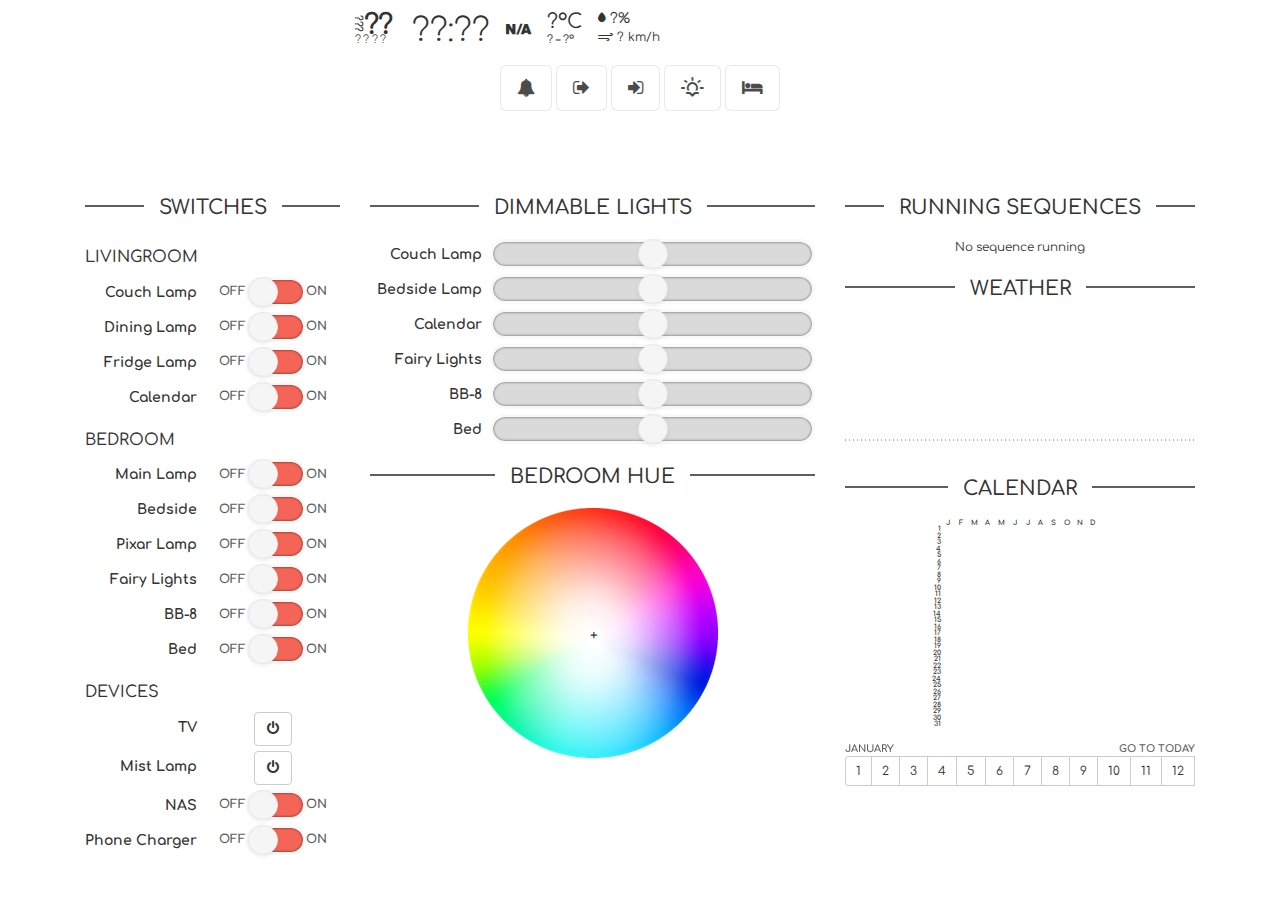
==== smarthome-server/smarthome/webui/index.html @ 32decb2f "Add Celery & RabbitMQ for sequence handling, some refactoring also" ====
<!DOCTYPE html>
<html lang="en">
<head>
    <meta charset="UTF-8">
    <meta http-equiv="X-UA-Compatible" content="IE=edge">
    <meta name="viewport" content="width=device-width, initial-scale=1">

    <title>Home</title>

    <link rel="manifest" href="manifest.json">

    <link rel="stylesheet" href="css/bootstrap.min.css">
    <link rel="stylesheet" href="css/font-awesome.min.css">
    <link rel="stylesheet" href="css/weather-icons.min.css">
    <link rel="stylesheet" href="css/weather-icons-wind.min.css">
    <link rel="stylesheet" href="css/style.css">
    <link rel="stylesheet" href="css/classic.min.css"/>
</head>
<body>
    <header>
        <div id="header-info">
            <div class="header-info-block" id="header-day">
                <div class="dayname">???</div>
                <div class="day">??</div>
                <div class="month">????</div>
            </div>
            <div class="header-info-block" id="header-time">??:??</div>
            <div class="header-info-block" id="header-weather-icon">
                <i data-toggle="tooltip" data-placement="bottom" title="Unknown" class="wi wi-na"></i>
            </div>
            <div class="header-info-block" id="header-weather-temp">
                <div id="header-weather-temp-1"><span>?</span>°C</div>
                <div id="header-weather-temp-2">
                    <span>?</span> &ndash; <span>?</span>°
                </div>
            </div>
            <div class="header-info-block" id="header-weather-add">
                <div id="header-weather-add-1">
                    <i class="wi wi-raindrop"></i> <span>?</span>%
                </div>
                <div id="header-weather-add-2">
                    <i class="wi wi-strong-wind" data-toggle="tooltip" data-placement="bottom" title="Unknown"></i> <span>?</span> km/h
                </div>
            </div>
        </div>

        <div id="header-content">
            <button class="btn btn-lg btn-default push-button" data-idx="10"><i class="fa fa-bell"></i></button>
            <button class="btn btn-lg btn-default push-button" data-idx="11"><i class="fa fa-sign-out"></i></button>
            <button class="btn btn-lg btn-default push-button" data-idx="9"><i class="fa fa-sign-in"></i></button>
            <button class="btn btn-lg btn-default push-button" data-idx="12"><i class="wi wi-sunset"></i></button>
            <button class="btn btn-lg btn-default push-button" data-idx="13"><i class="fa fa-bed"></i></button>
        </div>
    </header>


    <div class="container" role="main">
        <div class="col-lg-3 col-sm-6">
            <div class="block">
                <h2><span>Switches</span></h2>

                <h3>Livingroom</h3>

                <div class="command-container switch" data-idx="2">
                    <span class="command-label">Couch lamp</span>
                    <div class="toggle-container"><div class="text before">Off</div><div class="toggle"><span class="btn"></span></div><div class="text after">On</div></div>
                </div>

                <div class="command-container switch" data-idx="3">
                    <span class="command-label">Dining lamp</span>
                    <div class="toggle-container"><div class="text before">Off</div><div class="toggle"><span class="btn"></span></div><div class="text after">On</div></div>
                </div>

                <div class="command-container switch" data-idx="15">
                    <span class="command-label">Fridge lamp</span>
                    <div class="toggle-container"><div class="text before">Off</div><div class="toggle"><span class="btn"></span></div><div class="text after">On</div></div>
                </div>

                <div class="command-container switch" data-idx="7">
                    <span class="command-label">Calendar</span>
                    <div class="toggle-container"><div class="text before">Off</div><div class="toggle"><span class="btn"></span></div><div class="text after">On</div></div>
                </div>


                <h3>Bedroom</h3>

                <div class="command-container switch" data-idx="4">
                    <span class="command-label">Main lamp</span>
                    <div class="toggle-container"><div class="text before">Off</div><div class="toggle"><span class="btn"></span></div><div class="text after">On</div></div>
                </div>

                <div class="command-container switch" data-idx="8">
                    <span class="command-label">Bedside</span>
                    <div class="toggle-container"><div class="text before">Off</div><div class="toggle"><span class="btn"></span></div><div class="text after">On</div></div>
                </div>

                <div class="command-container switch" data-idx="14">
                    <span class="command-label">Pixar lamp</span>
                    <div class="toggle-container"><div class="text before">Off</div><div class="toggle"><span class="btn"></span></div><div class="text after">On</div></div>
                </div>

                <div class="command-container switch" data-idx="16">
                    <span class="command-label">Fairy lights</span>
                    <div class="toggle-container"><div class="text before">Off</div><div class="toggle"><span class="btn"></span></div><div class="text after">On</div></div>
                </div>

                <div class="command-container switch" data-idx="17">
                    <span class="command-label">BB-8</span>
                    <div class="toggle-container"><div class="text before">Off</div><div class="toggle"><span class="btn"></span></div><div class="text after">On</div></div>
                </div>

                <div class="command-container switch" data-idx="20">
                    <span class="command-label">Bed</span>
                    <div class="toggle-container"><div class="text before">Off</div><div class="toggle"><span class="btn"></span></div><div class="text after">On</div></div>
                </div>

                <h3>Devices</h3>

                <div class="command-container">
                    <span class="command-label">TV</span>
                    <div class="button-container"><button class="btn btn-default push-button" data-idx="19"><i class="fa fa-power-off"></i></button></div>
                </div>

                <div class="command-container switch">
                    <span class="command-label">Mist lamp</span>
                    <div class="button-container">
                        <button class="btn btn-default push-button" data-idx="18"><i class="fa fa-power-off"></i></button>
                        <!--
                        <button type="button" class="btn btn-default" data-command="light"><i class="fa fa-lightbulb-o fa-fw"></i></button>
                        <button type="button" class="btn btn-default" data-command="mist"><i class="fa fa-clock-o fa-fw"></i></button>
                        <button type="button" class="btn btn-default" data-command="bri"><i class="wi wi-day-sunny wi-fw"></i></button>
                        -->
                    </div>
                </div>

                <div class="command-container switch" data-idx="5">
                    <span class="command-label">NAS</span>
                    <div class="toggle-container"><div class="text before">Off</div><div class="toggle"><span class="btn"></span></div><div class="text after">On</div></div>
                </div>

                <div class="command-container switch" data-idx="6">
                    <span class="command-label">Phone charger</span>
                    <div class="toggle-container"><div class="text before">Off</div><div class="toggle"><span class="btn"></span></div><div class="text after">On</div></div>
                </div>
            </div>
        </div>

        <div class="col-lg-5 col-sm-6">
            <div class="block">
                <h2><span>Dimmable lights</span></h2>

                <div class="command-container slider" data-idx="2">
                    <span class="command-label">Couch lamp</span>
                    <div class="slider-container"><input type="range" min="1" max="100" step="0.1"></div>
                </div>

                <div class="command-container slider" data-idx="8">
                    <span class="command-label">Bedside lamp</span>
                    <div class="slider-container"><input type="range" min="1" max="100" step="0.1"></div>
                </div>

                <div class="command-container slider" data-idx="7">
                    <span class="command-label">Calendar</span>
                    <div class="slider-container"><input type="range" min="1" max="100" step="0.1"></div>
                </div>

                <div class="command-container slider" data-idx="16">
                    <span class="command-label">Fairy lights</span>
                    <div class="slider-container"><input type="range" min="1" max="100" step="0.1"></div>
                </div>

                <div class="command-container slider" data-idx="17">
                    <span class="command-label">BB-8</span>
                    <div class="slider-container"><input type="range" min="1" max="100" step="0.1"></div>
                </div>

                <div class="command-container slider" data-idx="20">
                    <span class="command-label">Bed</span>
                    <div class="slider-container"><input type="range" min="1" max="100" step="0.1"></div>
                </div>
            </div>

            <div class="block">
                <h2><span>Bedroom Hue</span></h2>
                <div id="hue_hs_container" data-idx="8">
                    <div id="hue_hs_pos">+</div>
                    <img id="hue_hs" src="images/hue.png" />
                </div>
            </div>


        </div>
        <div class="col-lg-4 col-sm-6">
            <div class="block" id="running-seqs">
                <h2><span>Running sequences</span></h2>
                <p class="text-center small">No sequence running</p>
            </div>

            <div class="block">
                <h2><span>Weather</span></h2>
                <div id="weather">
                    <svg width="2400" height="130" xmlns="http://www.w3.org/2000/svg">
                        <g id="weather-time"></g>
                        <line id="precipitation_zero" x1="0" x2="2400" y1="120" y2="120" />
                        <path id="precipitation" fill="none" stroke="#1878f0" stroke-width="2" d="" />
                        <g id="precipitation_txts"></g>
                        <path id="temperature" fill="none" stroke="#ffd220" stroke-width="2" d="" />
                        <g id="temperature_txts"></g>
                    </svg>
                </div>
            </div>


            <div class="block">
                <h2><span>Calendar</span></h2>
                <p id="calendar_list" class="text-center">
                    <!-- Content generated in JS -->
                </p>
                <div id="calendar_view">
                    <!-- Content generated in JS -->
                </div>
                <div id="calendar_go_today">GO TO TODAY</div>
                <div id="calendar_days">
                    <div class="wrapper">
                        <!-- Content generated in JS -->
                    </div>
                </div>
            </div>
        </div>
    </div>

    <div class="modal fade" id="calendar-edit" tabindex="-1" role="dialog">
      <div class="modal-dialog" role="document">
        <div class="modal-content">
          <div class="modal-header">
            <button type="button" class="close" data-dismiss="modal" aria-label="Close"><span aria-hidden="true">&times;</span></button>
            <h4 class="modal-title">Edit calendar</h4>
          </div>
          <div class="modal-body">
            <form method="POST" action="/calendar/calendars">
                <input type="text" class="form-control" id="calendar-name" name="name" />
                <div id="calendar-color-picker"></div>
              <input type="hidden" id="calendar-color" name="color" />
            </form>
          </div>
          <div class="modal-footer">
            <button type="button" class="btn btn-default" data-dismiss="modal">Cancel</button>
            <button type="button" id="calendar-edit-delete" class="btn btn-danger">Delete</button>
            <button type="button" id="calendar-edit-edit" class="btn btn-primary">Send</button>
          </div>
        </div>
      </div>
    </div>

    <script src="js/jquery-3.1.1.min.js"></script>
    <script src="js/bootstrap.min.js"></script>
    <script src="js/pickr.min.js"></script>
    <script src="js/generic.js"></script>
    <script src="js/display.js"></script>
    <script src="js/sequences.js"></script>
    <script src="js/calendar.js"></script>
    <script src="js/domoticz.js"></script>
</body>
</html>
---- smarthome-server/smarthome/webui/css/weather-icons.min.css ----
/*!
 *  Weather Icons 2.0
 *  Updated August 1, 2015
 *  Weather themed icons for Bootstrap
 *  Author - Erik Flowers - erik@helloerik.com
 *  Email: erik@helloerik.com
 *  Twitter: http://twitter.com/Erik_UX
 *  ------------------------------------------------------------------------------
 *  Maintained at http://erikflowers.github.io/weather-icons
 *
 *  License
 *  ------------------------------------------------------------------------------
 *  - Font licensed under SIL OFL 1.1 -
 *    http://scripts.sil.org/OFL
 *  - CSS, SCSS and LESS are licensed under MIT License -
 *    http://opensource.org/licenses/mit-license.html
 *  - Documentation licensed under CC BY 3.0 -
 *    http://creativecommons.org/licenses/by/3.0/
 *  - Inspired by and works great as a companion with Font Awesome
 *    "Font Awesome by Dave Gandy - http://fontawesome.io"
 *//*!
 *  Weather Icons 2.0
 *  Updated August 1, 2015
 *  Weather themed icons for Bootstrap
 *  Author - Erik Flowers - erik@helloerik.com
 *  Email: erik@helloerik.com
 *  Twitter: http://twitter.com/Erik_UX
 *  ------------------------------------------------------------------------------
 *  Maintained at http://erikflowers.github.io/weather-icons
 *
 *  License
 *  ------------------------------------------------------------------------------
 *  - Font licensed under SIL OFL 1.1 -
 *    http://scripts.sil.org/OFL
 *  - CSS, SCSS and LESS are licensed under MIT License -
 *    http://opensource.org/licenses/mit-license.html
 *  - Documentation licensed under CC BY 3.0 -
 *    http://creativecommons.org/licenses/by/3.0/
 *  - Inspired by and works great as a companion with Font Awesome
 *    "Font Awesome by Dave Gandy - http://fontawesome.io"
 */@font-face{font-family:weathericons;src:url(../fonts/weathericons-regular-webfont.eot);src:url(../fonts/weathericons-regular-webfont.eot?#iefix) format('embedded-opentype'),url(../fonts/weathericons-regular-webfont.woff2) format('woff2'),url(../fonts/weathericons-regular-webfont.woff) format('woff'),url(../fonts/weathericons-regular-webfont.ttf) format('truetype'),url(../fonts/weathericons-regular-webfont.svg#weather_iconsregular) format('svg');font-weight:400;font-style:normal}.wi{display:inline-block;font-family:weathericons;font-style:normal;font-weight:400;line-height:1;-webkit-font-smoothing:antialiased;-moz-osx-font-smoothing:grayscale}.wi-fw{text-align:center;width:1.4em}.wi-rotate-90{filter:progid:DXImageTransform.Microsoft.BasicImage(rotation=1);-webkit-transform:rotate(90deg);-ms-transform:rotate(90deg);transform:rotate(90deg)}.wi-rotate-180{filter:progid:DXImageTransform.Microsoft.BasicImage(rotation=2);-webkit-transform:rotate(180deg);-ms-transform:rotate(180deg);transform:rotate(180deg)}.wi-rotate-270{filter:progid:DXImageTransform.Microsoft.BasicImage(rotation=3);-webkit-transform:rotate(270deg);-ms-transform:rotate(270deg);transform:rotate(270deg)}.wi-flip-horizontal{filter:progid:DXImageTransform.Microsoft.BasicImage(rotation=0, mirror=1);-webkit-transform:scale(-1,1);-ms-transform:scale(-1,1);transform:scale(-1,1)}.wi-flip-vertical{filter:progid:DXImageTransform.Microsoft.BasicImage(rotation=2, mirror=1);-webkit-transform:scale(1,-1);-ms-transform:scale(1,-1);transform:scale(1,-1)}.wi-day-sunny:before{content:"\f00d"}.wi-day-cloudy:before{content:"\f002"}.wi-day-cloudy-gusts:before{content:"\f000"}.wi-day-cloudy-windy:before{content:"\f001"}.wi-day-fog:before{content:"\f003"}.wi-day-hail:before{content:"\f004"}.wi-day-haze:before{content:"\f0b6"}.wi-day-lightning:before{content:"\f005"}.wi-day-rain:before{content:"\f008"}.wi-day-rain-mix:before{content:"\f006"}.wi-day-rain-wind:before{content:"\f007"}.wi-day-showers:before{content:"\f009"}.wi-day-sleet:before{content:"\f0b2"}.wi-day-sleet-storm:before{content:"\f068"}.wi-day-snow:before{content:"\f00a"}.wi-day-snow-thunderstorm:before{content:"\f06b"}.wi-day-snow-wind:before{content:"\f065"}.wi-day-sprinkle:before{content:"\f00b"}.wi-day-storm-showers:before{content:"\f00e"}.wi-day-sunny-overcast:before{content:"\f00c"}.wi-day-thunderstorm:before{content:"\f010"}.wi-day-windy:before{content:"\f085"}.wi-solar-eclipse:before{content:"\f06e"}.wi-hot:before{content:"\f072"}.wi-day-cloudy-high:before{content:"\f07d"}.wi-day-light-wind:before{content:"\f0c4"}.wi-night-clear:before{content:"\f02e"}.wi-night-alt-cloudy:before{content:"\f086"}.wi-night-alt-cloudy-gusts:before{content:"\f022"}.wi-night-alt-cloudy-windy:before{content:"\f023"}.wi-night-alt-hail:before{content:"\f024"}.wi-night-alt-lightning:before{content:"\f025"}.wi-night-alt-rain:before{content:"\f028"}.wi-night-alt-rain-mix:before{content:"\f026"}.wi-night-alt-rain-wind:before{content:"\f027"}.wi-night-alt-showers:before{content:"\f029"}.wi-night-alt-sleet:before{content:"\f0b4"}.wi-night-alt-sleet-storm:before{content:"\f06a"}.wi-night-alt-snow:before{content:"\f02a"}.wi-night-alt-snow-thunderstorm:before{content:"\f06d"}.wi-night-alt-snow-wind:before{content:"\f067"}.wi-night-alt-sprinkle:before{content:"\f02b"}.wi-night-alt-storm-showers:before{content:"\f02c"}.wi-night-alt-thunderstorm:before{content:"\f02d"}.wi-night-cloudy:before{content:"\f031"}.wi-night-cloudy-gusts:before{content:"\f02f"}.wi-night-cloudy-windy:before{content:"\f030"}.wi-night-fog:before{content:"\f04a"}.wi-night-hail:before{content:"\f032"}.wi-night-lightning:before{content:"\f033"}.wi-night-partly-cloudy:before{content:"\f083"}.wi-night-rain:before{content:"\f036"}.wi-night-rain-mix:before{content:"\f034"}.wi-night-rain-wind:before{content:"\f035"}.wi-night-showers:before{content:"\f037"}.wi-night-sleet:before{content:"\f0b3"}.wi-night-sleet-storm:before{content:"\f069"}.wi-night-snow:before{content:"\f038"}.wi-night-snow-thunderstorm:before{content:"\f06c"}.wi-night-snow-wind:before{content:"\f066"}.wi-night-sprinkle:before{content:"\f039"}.wi-night-storm-showers:before{content:"\f03a"}.wi-night-thunderstorm:before{content:"\f03b"}.wi-lunar-eclipse:before{content:"\f070"}.wi-stars:before{content:"\f077"}.wi-storm-showers:before{content:"\f01d"}.wi-thunderstorm:before{content:"\f01e"}.wi-night-alt-cloudy-high:before{content:"\f07e"}.wi-night-cloudy-high:before{content:"\f080"}.wi-night-alt-partly-cloudy:before{content:"\f081"}.wi-cloud:before{content:"\f041"}.wi-cloudy:before{content:"\f013"}.wi-cloudy-gusts:before{content:"\f011"}.wi-cloudy-windy:before{content:"\f012"}.wi-fog:before{content:"\f014"}.wi-hail:before{content:"\f015"}.wi-rain:before{content:"\f019"}.wi-rain-mix:before{content:"\f017"}.wi-rain-wind:before{content:"\f018"}.wi-showers:before{content:"\f01a"}.wi-sleet:before{content:"\f0b5"}.wi-snow:before{content:"\f01b"}.wi-sprinkle:before{content:"\f01c"}.wi-storm-showers:before{content:"\f01d"}.wi-thunderstorm:before{content:"\f01e"}.wi-snow-wind:before{content:"\f064"}.wi-snow:before{content:"\f01b"}.wi-smog:before{content:"\f074"}.wi-smoke:before{content:"\f062"}.wi-lightning:before{content:"\f016"}.wi-raindrops:before{content:"\f04e"}.wi-raindrop:before{content:"\f078"}.wi-dust:before{content:"\f063"}.wi-snowflake-cold:before{content:"\f076"}.wi-windy:before{content:"\f021"}.wi-strong-wind:before{content:"\f050"}.wi-sandstorm:before{content:"\f082"}.wi-earthquake:before{content:"\f0c6"}.wi-fire:before{content:"\f0c7"}.wi-flood:before{content:"\f07c"}.wi-meteor:before{content:"\f071"}.wi-tsunami:before{content:"\f0c5"}.wi-volcano:before{content:"\f0c8"}.wi-hurricane:before{content:"\f073"}.wi-tornado:before{content:"\f056"}.wi-small-craft-advisory:before{content:"\f0cc"}.wi-gale-warning:before{content:"\f0cd"}.wi-storm-warning:before{content:"\f0ce"}.wi-hurricane-warning:before{content:"\f0cf"}.wi-wind-direction:before{content:"\f0b1"}.wi-alien:before{content:"\f075"}.wi-celsius:before{content:"\f03c"}.wi-fahrenheit:before{content:"\f045"}.wi-degrees:before{content:"\f042"}.wi-thermometer:before{content:"\f055"}.wi-thermometer-exterior:before{content:"\f053"}.wi-thermometer-internal:before{content:"\f054"}.wi-cloud-down:before{content:"\f03d"}.wi-cloud-up:before{content:"\f040"}.wi-cloud-refresh:before{content:"\f03e"}.wi-horizon:before{content:"\f047"}.wi-horizon-alt:before{content:"\f046"}.wi-sunrise:before{content:"\f051"}.wi-sunset:before{content:"\f052"}.wi-moonrise:before{content:"\f0c9"}.wi-moonset:before{content:"\f0ca"}.wi-refresh:before{content:"\f04c"}.wi-refresh-alt:before{content:"\f04b"}.wi-umbrella:before{content:"\f084"}.wi-barometer:before{content:"\f079"}.wi-humidity:before{content:"\f07a"}.wi-na:before{content:"\f07b"}.wi-train:before{content:"\f0cb"}.wi-moon-new:before{content:"\f095"}.wi-moon-waxing-crescent-1:before{content:"\f096"}.wi-moon-waxing-crescent-2:before{content:"\f097"}.wi-moon-waxing-crescent-3:before{content:"\f098"}.wi-moon-waxing-crescent-4:before{content:"\f099"}.wi-moon-waxing-crescent-5:before{content:"\f09a"}.wi-moon-waxing-crescent-6:before{content:"\f09b"}.wi-moon-first-quarter:before{content:"\f09c"}.wi-moon-waxing-gibbous-1:before{content:"\f09d"}.wi-moon-waxing-gibbous-2:before{content:"\f09e"}.wi-moon-waxing-gibbous-3:before{content:"\f09f"}.wi-moon-waxing-gibbous-4:before{content:"\f0a0"}.wi-moon-waxing-gibbous-5:before{content:"\f0a1"}.wi-moon-waxing-gibbous-6:before{content:"\f0a2"}.wi-moon-full:before{content:"\f0a3"}.wi-moon-waning-gibbous-1:before{content:"\f0a4"}.wi-moon-waning-gibbous-2:before{content:"\f0a5"}.wi-moon-waning-gibbous-3:before{content:"\f0a6"}.wi-moon-waning-gibbous-4:before{content:"\f0a7"}.wi-moon-waning-gibbous-5:before{content:"\f0a8"}.wi-moon-waning-gibbous-6:before{content:"\f0a9"}.wi-moon-third-quarter:before{content:"\f0aa"}.wi-moon-waning-crescent-1:before{content:"\f0ab"}.wi-moon-waning-crescent-2:before{content:"\f0ac"}.wi-moon-waning-crescent-3:before{content:"\f0ad"}.wi-moon-waning-crescent-4:before{content:"\f0ae"}.wi-moon-waning-crescent-5:before{content:"\f0af"}.wi-moon-waning-crescent-6:before{content:"\f0b0"}.wi-moon-alt-new:before{content:"\f0eb"}.wi-moon-alt-waxing-crescent-1:before{content:"\f0d0"}.wi-moon-alt-waxing-crescent-2:before{content:"\f0d1"}.wi-moon-alt-waxing-crescent-3:before{content:"\f0d2"}.wi-moon-alt-waxing-crescent-4:before{content:"\f0d3"}.wi-moon-alt-waxing-crescent-5:before{content:"\f0d4"}.wi-moon-alt-waxing-crescent-6:before{content:"\f0d5"}.wi-moon-alt-first-quarter:before{content:"\f0d6"}.wi-moon-alt-waxing-gibbous-1:before{content:"\f0d7"}.wi-moon-alt-waxing-gibbous-2:before{content:"\f0d8"}.wi-moon-alt-waxing-gibbous-3:before{content:"\f0d9"}.wi-moon-alt-waxing-gibbous-4:before{content:"\f0da"}.wi-moon-alt-waxing-gibbous-5:before{content:"\f0db"}.wi-moon-alt-waxing-gibbous-6:before{content:"\f0dc"}.wi-moon-alt-full:before{content:"\f0dd"}.wi-moon-alt-waning-gibbous-1:before{content:"\f0de"}.wi-moon-alt-waning-gibbous-2:before{content:"\f0df"}.wi-moon-alt-waning-gibbous-3:before{content:"\f0e0"}.wi-moon-alt-waning-gibbous-4:before{content:"\f0e1"}.wi-moon-alt-waning-gibbous-5:before{content:"\f0e2"}.wi-moon-alt-waning-gibbous-6:before{content:"\f0e3"}.wi-moon-alt-third-quarter:before{content:"\f0e4"}.wi-moon-alt-waning-crescent-1:before{content:"\f0e5"}.wi-moon-alt-waning-crescent-2:before{content:"\f0e6"}.wi-moon-alt-waning-crescent-3:before{content:"\f0e7"}.wi-moon-alt-waning-crescent-4:before{content:"\f0e8"}.wi-moon-alt-waning-crescent-5:before{content:"\f0e9"}.wi-moon-alt-waning-crescent-6:before{content:"\f0ea"}.wi-moon-0:before{content:"\f095"}.wi-moon-1:before{content:"\f096"}.wi-moon-2:before{content:"\f097"}.wi-moon-3:before{content:"\f098"}.wi-moon-4:before{content:"\f099"}.wi-moon-5:before{content:"\f09a"}.wi-moon-6:before{content:"\f09b"}.wi-moon-7:before{content:"\f09c"}.wi-moon-8:before{content:"\f09d"}.wi-moon-9:before{content:"\f09e"}.wi-moon-10:before{content:"\f09f"}.wi-moon-11:before{content:"\f0a0"}.wi-moon-12:before{content:"\f0a1"}.wi-moon-13:before{content:"\f0a2"}.wi-moon-14:before{content:"\f0a3"}.wi-moon-15:before{content:"\f0a4"}.wi-moon-16:before{content:"\f0a5"}.wi-moon-17:before{content:"\f0a6"}.wi-moon-18:before{content:"\f0a7"}.wi-moon-19:before{content:"\f0a8"}.wi-moon-20:before{content:"\f0a9"}.wi-moon-21:before{content:"\f0aa"}.wi-moon-22:before{content:"\f0ab"}.wi-moon-23:before{content:"\f0ac"}.wi-moon-24:before{content:"\f0ad"}.wi-moon-25:before{content:"\f0ae"}.wi-moon-26:before{content:"\f0af"}.wi-moon-27:before{content:"\f0b0"}.wi-time-1:before{content:"\f08a"}.wi-time-2:before{content:"\f08b"}.wi-time-3:before{content:"\f08c"}.wi-time-4:before{content:"\f08d"}.wi-time-5:before{content:"\f08e"}.wi-time-6:before{content:"\f08f"}.wi-time-7:before{content:"\f090"}.wi-time-8:before{content:"\f091"}.wi-time-9:before{content:"\f092"}.wi-time-10:before{content:"\f093"}.wi-time-11:before{content:"\f094"}.wi-time-12:before{content:"\f089"}.wi-direction-up:before{content:"\f058"}.wi-direction-up-right:before{content:"\f057"}.wi-direction-right:before{content:"\f04d"}.wi-direction-down-right:before{content:"\f088"}.wi-direction-down:before{content:"\f044"}.wi-direction-down-left:before{content:"\f043"}.wi-direction-left:before{content:"\f048"}.wi-direction-up-left:before{content:"\f087"}.wi-wind-beaufort-0:before{content:"\f0b7"}.wi-wind-beaufort-1:before{content:"\f0b8"}.wi-wind-beaufort-2:before{content:"\f0b9"}.wi-wind-beaufort-3:before{content:"\f0ba"}.wi-wind-beaufort-4:before{content:"\f0bb"}.wi-wind-beaufort-5:before{content:"\f0bc"}.wi-wind-beaufort-6:before{content:"\f0bd"}.wi-wind-beaufort-7:before{content:"\f0be"}.wi-wind-beaufort-8:before{content:"\f0bf"}.wi-wind-beaufort-9:before{content:"\f0c0"}.wi-wind-beaufort-10:before{content:"\f0c1"}.wi-wind-beaufort-11:before{content:"\f0c2"}.wi-wind-beaufort-12:before{content:"\f0c3"}.wi-yahoo-0:before{content:"\f056"}.wi-yahoo-1:before{content:"\f00e"}.wi-yahoo-2:before{content:"\f073"}.wi-yahoo-3:before{content:"\f01e"}.wi-yahoo-4:before{content:"\f01e"}.wi-yahoo-5:before{content:"\f017"}.wi-yahoo-6:before{content:"\f017"}.wi-yahoo-7:before{content:"\f017"}.wi-yahoo-8:before{content:"\f015"}.wi-yahoo-9:before{content:"\f01a"}.wi-yahoo-10:before{content:"\f015"}.wi-yahoo-11:before{content:"\f01a"}.wi-yahoo-12:before{content:"\f01a"}.wi-yahoo-13:before{content:"\f01b"}.wi-yahoo-14:before{content:"\f00a"}.wi-yahoo-15:before{content:"\f064"}.wi-yahoo-16:before{content:"\f01b"}.wi-yahoo-17:before{content:"\f015"}.wi-yahoo-18:before{content:"\f017"}.wi-yahoo-19:before{content:"\f063"}.wi-yahoo-20:before{content:"\f014"}.wi-yahoo-21:before{content:"\f021"}.wi-yahoo-22:before{content:"\f062"}.wi-yahoo-23:before{content:"\f050"}.wi-yahoo-24:before{content:"\f050"}.wi-yahoo-25:before{content:"\f076"}.wi-yahoo-26:before{content:"\f013"}.wi-yahoo-27:before{content:"\f031"}.wi-yahoo-28:before{content:"\f002"}.wi-yahoo-29:before{content:"\f031"}.wi-yahoo-30:before{content:"\f002"}.wi-yahoo-31:before{content:"\f02e"}.wi-yahoo-32:before{content:"\f00d"}.wi-yahoo-33:before{content:"\f083"}.wi-yahoo-34:before{content:"\f00c"}.wi-yahoo-35:before{content:"\f017"}.wi-yahoo-36:before{content:"\f072"}.wi-yahoo-37:before{content:"\f00e"}.wi-yahoo-38:before{content:"\f00e"}.wi-yahoo-39:before{content:"\f00e"}.wi-yahoo-40:before{content:"\f01a"}.wi-yahoo-41:before{content:"\f064"}.wi-yahoo-42:before{content:"\f01b"}.wi-yahoo-43:before{content:"\f064"}.wi-yahoo-44:before{content:"\f00c"}.wi-yahoo-45:before{content:"\f00e"}.wi-yahoo-46:before{content:"\f01b"}.wi-yahoo-47:before{content:"\f00e"}.wi-yahoo-3200:before{content:"\f077"}.wi-forecast-io-clear-day:before{content:"\f00d"}.wi-forecast-io-clear-night:before{content:"\f02e"}.wi-forecast-io-rain:before{content:"\f019"}.wi-forecast-io-snow:before{content:"\f01b"}.wi-forecast-io-sleet:before{content:"\f0b5"}.wi-forecast-io-wind:before{content:"\f050"}.wi-forecast-io-fog:before{content:"\f014"}.wi-forecast-io-cloudy:before{content:"\f013"}.wi-forecast-io-partly-cloudy-day:before{content:"\f002"}.wi-forecast-io-partly-cloudy-night:before{content:"\f031"}.wi-forecast-io-hail:before{content:"\f015"}.wi-forecast-io-thunderstorm:before{content:"\f01e"}.wi-forecast-io-tornado:before{content:"\f056"}.wi-wmo4680-00:before,.wi-wmo4680-0:before{content:"\f055"}.wi-wmo4680-01:before,.wi-wmo4680-1:before{content:"\f013"}.wi-wmo4680-02:before,.wi-wmo4680-2:before{content:"\f055"}.wi-wmo4680-03:before,.wi-wmo4680-3:before{content:"\f013"}.wi-wmo4680-04:before,.wi-wmo4680-4:before{content:"\f014"}.wi-wmo4680-05:before,.wi-wmo4680-5:before{content:"\f014"}.wi-wmo4680-10:before{content:"\f014"}.wi-wmo4680-11:before{content:"\f014"}.wi-wmo4680-12:before{content:"\f016"}.wi-wmo4680-18:before{content:"\f050"}.wi-wmo4680-20:before{content:"\f014"}.wi-wmo4680-21:before{content:"\f017"}.wi-wmo4680-22:before{content:"\f017"}.wi-wmo4680-23:before{content:"\f019"}.wi-wmo4680-24:before{content:"\f01b"}.wi-wmo4680-25:before{content:"\f015"}.wi-wmo4680-26:before{content:"\f01e"}.wi-wmo4680-27:before{content:"\f063"}.wi-wmo4680-28:before{content:"\f063"}.wi-wmo4680-29:before{content:"\f063"}.wi-wmo4680-30:before{content:"\f014"}.wi-wmo4680-31:before{content:"\f014"}.wi-wmo4680-32:before{content:"\f014"}.wi-wmo4680-33:before{content:"\f014"}.wi-wmo4680-34:before{content:"\f014"}.wi-wmo4680-35:before{content:"\f014"}.wi-wmo4680-40:before{content:"\f017"}.wi-wmo4680-41:before{content:"\f01c"}.wi-wmo4680-42:before{content:"\f019"}.wi-wmo4680-43:before{content:"\f01c"}.wi-wmo4680-44:before{content:"\f019"}.wi-wmo4680-45:before{content:"\f015"}.wi-wmo4680-46:before{content:"\f015"}.wi-wmo4680-47:before{content:"\f01b"}.wi-wmo4680-48:before{content:"\f01b"}.wi-wmo4680-50:before{content:"\f01c"}.wi-wmo4680-51:before{content:"\f01c"}.wi-wmo4680-52:before{content:"\f019"}.wi-wmo4680-53:before{content:"\f019"}.wi-wmo4680-54:before{content:"\f076"}.wi-wmo4680-55:before{content:"\f076"}.wi-wmo4680-56:before{content:"\f076"}.wi-wmo4680-57:before{content:"\f01c"}.wi-wmo4680-58:before{content:"\f019"}.wi-wmo4680-60:before{content:"\f01c"}.wi-wmo4680-61:before{content:"\f01c"}.wi-wmo4680-62:before{content:"\f019"}.wi-wmo4680-63:before{content:"\f019"}.wi-wmo4680-64:before{content:"\f015"}.wi-wmo4680-65:before{content:"\f015"}.wi-wmo4680-66:before{content:"\f015"}.wi-wmo4680-67:before{content:"\f017"}.wi-wmo4680-68:before{content:"\f017"}.wi-wmo4680-70:before{content:"\f01b"}.wi-wmo4680-71:before{content:"\f01b"}.wi-wmo4680-72:before{content:"\f01b"}.wi-wmo4680-73:before{content:"\f01b"}.wi-wmo4680-74:before{content:"\f076"}.wi-wmo4680-75:before{content:"\f076"}.wi-wmo4680-76:before{content:"\f076"}.wi-wmo4680-77:before{content:"\f01b"}.wi-wmo4680-78:before{content:"\f076"}.wi-wmo4680-80:before{content:"\f019"}.wi-wmo4680-81:before{content:"\f01c"}.wi-wmo4680-82:before{content:"\f019"}.wi-wmo4680-83:before{content:"\f019"}.wi-wmo4680-84:before{content:"\f01d"}.wi-wmo4680-85:before{content:"\f017"}.wi-wmo4680-86:before{content:"\f017"}.wi-wmo4680-87:before{content:"\f017"}.wi-wmo4680-89:before{content:"\f015"}.wi-wmo4680-90:before{content:"\f016"}.wi-wmo4680-91:before{content:"\f01d"}.wi-wmo4680-92:before{content:"\f01e"}.wi-wmo4680-93:before{content:"\f01e"}.wi-wmo4680-94:before{content:"\f016"}.wi-wmo4680-95:before{content:"\f01e"}.wi-wmo4680-96:before{content:"\f01e"}.wi-wmo4680-99:before{content:"\f056"}.wi-owm-200:before{content:"\f01e"}.wi-owm-201:before{content:"\f01e"}.wi-owm-202:before{content:"\f01e"}.wi-owm-210:before{content:"\f016"}.wi-owm-211:before{content:"\f016"}.wi-owm-212:before{content:"\f016"}.wi-owm-221:before{content:"\f016"}.wi-owm-230:before{content:"\f01e"}.wi-owm-231:before{content:"\f01e"}.wi-owm-232:before{content:"\f01e"}.wi-owm-300:before{content:"\f01c"}.wi-owm-301:before{content:"\f01c"}.wi-owm-302:before{content:"\f019"}.wi-owm-310:before{content:"\f017"}.wi-owm-311:before{content:"\f019"}.wi-owm-312:before{content:"\f019"}.wi-owm-313:before{content:"\f01a"}.wi-owm-314:before{content:"\f019"}.wi-owm-321:before{content:"\f01c"}.wi-owm-500:before{content:"\f01c"}.wi-owm-501:before{content:"\f019"}.wi-owm-502:before{content:"\f019"}.wi-owm-503:before{content:"\f019"}.wi-owm-504:before{content:"\f019"}.wi-owm-511:before{content:"\f017"}.wi-owm-520:before{content:"\f01a"}.wi-owm-521:before{content:"\f01a"}.wi-owm-522:before{content:"\f01a"}.wi-owm-531:before{content:"\f01d"}.wi-owm-600:before{content:"\f01b"}.wi-owm-601:before{content:"\f01b"}.wi-owm-602:before{content:"\f0b5"}.wi-owm-611:before{content:"\f017"}.wi-owm-612:before{content:"\f017"}.wi-owm-615:before{content:"\f017"}.wi-owm-616:before{content:"\f017"}.wi-owm-620:before{content:"\f017"}.wi-owm-621:before{content:"\f01b"}.wi-owm-622:before{content:"\f01b"}.wi-owm-701:before{content:"\f01a"}.wi-owm-711:before{content:"\f062"}.wi-owm-721:before{content:"\f0b6"}.wi-owm-731:before{content:"\f063"}.wi-owm-741:before{content:"\f014"}.wi-owm-761:before{content:"\f063"}.wi-owm-762:before{content:"\f063"}.wi-owm-771:before{content:"\f011"}.wi-owm-781:before{content:"\f056"}.wi-owm-800:before{content:"\f00d"}.wi-owm-801:before{content:"\f011"}.wi-owm-802:before{content:"\f011"}.wi-owm-803:before{content:"\f012"}.wi-owm-804:before{content:"\f013"}.wi-owm-900:before{content:"\f056"}.wi-owm-901:before{content:"\f01d"}.wi-owm-902:before{content:"\f073"}.wi-owm-903:before{content:"\f076"}.wi-owm-904:before{content:"\f072"}.wi-owm-905:before{content:"\f021"}.wi-owm-906:before{content:"\f015"}.wi-owm-957:before{content:"\f050"}.wi-owm-day-200:before{content:"\f010"}.wi-owm-day-201:before{content:"\f010"}.wi-owm-day-202:before{content:"\f010"}.wi-owm-day-210:before{content:"\f005"}.wi-owm-day-211:before{content:"\f005"}.wi-owm-day-212:before{content:"\f005"}.wi-owm-day-221:before{content:"\f005"}.wi-owm-day-230:before{content:"\f010"}.wi-owm-day-231:before{content:"\f010"}.wi-owm-day-232:before{content:"\f010"}.wi-owm-day-300:before{content:"\f00b"}.wi-owm-day-301:before{content:"\f00b"}.wi-owm-day-302:before{content:"\f008"}.wi-owm-day-310:before{content:"\f008"}.wi-owm-day-311:before{content:"\f008"}.wi-owm-day-312:before{content:"\f008"}.wi-owm-day-313:before{content:"\f008"}.wi-owm-day-314:before{content:"\f008"}.wi-owm-day-321:before{content:"\f00b"}.wi-owm-day-500:before{content:"\f00b"}.wi-owm-day-501:before{content:"\f008"}.wi-owm-day-502:before{content:"\f008"}.wi-owm-day-503:before{content:"\f008"}.wi-owm-day-504:before{content:"\f008"}.wi-owm-day-511:before{content:"\f006"}.wi-owm-day-520:before{content:"\f009"}.wi-owm-day-521:before{content:"\f009"}.wi-owm-day-522:before{content:"\f009"}.wi-owm-day-531:before{content:"\f00e"}.wi-owm-day-600:before{content:"\f00a"}.wi-owm-day-601:before{content:"\f0b2"}.wi-owm-day-602:before{content:"\f00a"}.wi-owm-day-611:before{content:"\f006"}.wi-owm-day-612:before{content:"\f006"}.wi-owm-day-615:before{content:"\f006"}.wi-owm-day-616:before{content:"\f006"}.wi-owm-day-620:before{content:"\f006"}.wi-owm-day-621:before{content:"\f00a"}.wi-owm-day-622:before{content:"\f00a"}.wi-owm-day-701:before{content:"\f009"}.wi-owm-day-711:before{content:"\f062"}.wi-owm-day-721:before{content:"\f0b6"}.wi-owm-day-731:before{content:"\f063"}.wi-owm-day-741:before{content:"\f003"}.wi-owm-day-761:before{content:"\f063"}.wi-owm-day-762:before{content:"\f063"}.wi-owm-day-781:before{content:"\f056"}.wi-owm-day-800:before{content:"\f00d"}.wi-owm-day-801:before{content:"\f000"}.wi-owm-day-802:before{content:"\f000"}.wi-owm-day-803:before{content:"\f000"}.wi-owm-day-804:before{content:"\f00c"}.wi-owm-day-900:before{content:"\f056"}.wi-owm-day-902:before{content:"\f073"}.wi-owm-day-903:before{content:"\f076"}.wi-owm-day-904:before{content:"\f072"}.wi-owm-day-906:before{content:"\f004"}.wi-owm-day-957:before{content:"\f050"}.wi-owm-night-200:before{content:"\f02d"}.wi-owm-night-201:before{content:"\f02d"}.wi-owm-night-202:before{content:"\f02d"}.wi-owm-night-210:before{content:"\f025"}.wi-owm-night-211:before{content:"\f025"}.wi-owm-night-212:before{content:"\f025"}.wi-owm-night-221:before{content:"\f025"}.wi-owm-night-230:before{content:"\f02d"}.wi-owm-night-231:before{content:"\f02d"}.wi-owm-night-232:before{content:"\f02d"}.wi-owm-night-300:before{content:"\f02b"}.wi-owm-night-301:before{content:"\f02b"}.wi-owm-night-302:before{content:"\f028"}.wi-owm-night-310:before{content:"\f028"}.wi-owm-night-311:before{content:"\f028"}.wi-owm-night-312:before{content:"\f028"}.wi-owm-night-313:before{content:"\f028"}.wi-owm-night-314:before{content:"\f028"}.wi-owm-night-321:before{content:"\f02b"}.wi-owm-night-500:before{content:"\f02b"}.wi-owm-night-501:before{content:"\f028"}.wi-owm-night-502:before{content:"\f028"}.wi-owm-night-503:before{content:"\f028"}.wi-owm-night-504:before{content:"\f028"}.wi-owm-night-511:before{content:"\f026"}.wi-owm-night-520:before{content:"\f029"}.wi-owm-night-521:before{content:"\f029"}.wi-owm-night-522:before{content:"\f029"}.wi-owm-night-531:before{content:"\f02c"}.wi-owm-night-600:before{content:"\f02a"}.wi-owm-night-601:before{content:"\f0b4"}.wi-owm-night-602:before{content:"\f02a"}.wi-owm-night-611:before{content:"\f026"}.wi-owm-night-612:before{content:"\f026"}.wi-owm-night-615:before{content:"\f026"}.wi-owm-night-616:before{content:"\f026"}.wi-owm-night-620:before{content:"\f026"}.wi-owm-night-621:before{content:"\f02a"}.wi-owm-night-622:before{content:"\f02a"}.wi-owm-night-701:before{content:"\f029"}.wi-owm-night-711:before{content:"\f062"}.wi-owm-night-721:before{content:"\f0b6"}.wi-owm-night-731:before{content:"\f063"}.wi-owm-night-741:before{content:"\f04a"}.wi-owm-night-761:before{content:"\f063"}.wi-owm-night-762:before{content:"\f063"}.wi-owm-night-781:before{content:"\f056"}.wi-owm-night-800:before{content:"\f02e"}.wi-owm-night-801:before{content:"\f022"}.wi-owm-night-802:before{content:"\f022"}.wi-owm-night-803:before{content:"\f022"}.wi-owm-night-804:before{content:"\f086"}.wi-owm-night-900:before{content:"\f056"}.wi-owm-night-902:before{content:"\f073"}.wi-owm-night-903:before{content:"\f076"}.wi-owm-night-904:before{content:"\f072"}.wi-owm-night-906:before{content:"\f024"}.wi-owm-night-957:before{content:"\f050"}.wi-wu-chanceflurries:before{content:"\f064"}.wi-wu-chancerain:before{content:"\f019"}.wi-wu-chancesleat:before{content:"\f0b5"}.wi-wu-chancesnow:before{content:"\f01b"}.wi-wu-chancetstorms:before{content:"\f01e"}.wi-wu-clear:before{content:"\f00d"}.wi-wu-cloudy:before{content:"\f002"}.wi-wu-flurries:before{content:"\f064"}.wi-wu-hazy:before{content:"\f0b6"}.wi-wu-mostlycloudy:before{content:"\f002"}.wi-wu-mostlysunny:before{content:"\f00d"}.wi-wu-partlycloudy:before{content:"\f002"}.wi-wu-partlysunny:before{content:"\f00d"}.wi-wu-rain:before{content:"\f01a"}.wi-wu-sleat:before{content:"\f0b5"}.wi-wu-snow:before{content:"\f01b"}.wi-wu-sunny:before{content:"\f00d"}.wi-wu-tstorms:before{content:"\f01e"}.wi-wu-unknown:before{content:"\f00d"}
---- smarthome-server/smarthome/webui/css/weather-icons-wind.min.css ----
@font-face{font-family:weathericons;src:url(../fonts/weathericons-regular-webfont.eot);src:url(../fonts/weathericons-regular-webfont.eot?#iefix)format('embedded-opentype'),url(../fonts/weathericons-regular-webfont.woff2)format('woff2'),url(../fonts/weathericons-regular-webfont.woff)format('woff'),url(../fonts/weathericons-regular-webfont.ttf)format('truetype'),url(../fonts/weathericons-regular-webfont.svg#weather_iconsregular)format('svg');font-weight:400;font-style:normal}.wi{display:inline-block;font-family:weathericons;font-style:normal;font-weight:400;line-height:1;-webkit-font-smoothing:antialiased;-moz-osx-font-smoothing:grayscale}.wi-fw{text-align:center;width:1.4em}.wi-rotate-90{filter:progid:DXImageTransform.Microsoft.BasicImage(rotation=1);-webkit-transform:rotate(90deg);-ms-transform:rotate(90deg);transform:rotate(90deg)}.wi-rotate-180{filter:progid:DXImageTransform.Microsoft.BasicImage(rotation=2);-webkit-transform:rotate(180deg);-ms-transform:rotate(180deg);transform:rotate(180deg)}.wi-rotate-270{filter:progid:DXImageTransform.Microsoft.BasicImage(rotation=3);-webkit-transform:rotate(270deg);-ms-transform:rotate(270deg);transform:rotate(270deg)}.wi-flip-horizontal{filter:progid:DXImageTransform.Microsoft.BasicImage(rotation=0, mirror=1);-webkit-transform:scale(-1,1);-ms-transform:scale(-1,1);transform:scale(-1,1)}.wi-flip-vertical{filter:progid:DXImageTransform.Microsoft.BasicImage(rotation=2, mirror=1);-webkit-transform:scale(1,-1);-ms-transform:scale(1,-1);transform:scale(1,-1)}.wi-wind:before{content:"\f0b1"}.wi-wind.towards-0-deg{-webkit-transform:rotate(0);-moz-transform:rotate(0);-ms-transform:rotate(0);-o-transform:rotate(0);transform:rotate(0)}.wi-wind.towards-1-deg{-webkit-transform:rotate(1deg);-moz-transform:rotate(1deg);-ms-transform:rotate(1deg);-o-transform:rotate(1deg);transform:rotate(1deg)}.wi-wind.towards-2-deg{-webkit-transform:rotate(2deg);-moz-transform:rotate(2deg);-ms-transform:rotate(2deg);-o-transform:rotate(2deg);transform:rotate(2deg)}.wi-wind.towards-3-deg{-webkit-transform:rotate(3deg);-moz-transform:rotate(3deg);-ms-transform:rotate(3deg);-o-transform:rotate(3deg);transform:rotate(3deg)}.wi-wind.towards-4-deg{-webkit-transform:rotate(4deg);-moz-transform:rotate(4deg);-ms-transform:rotate(4deg);-o-transform:rotate(4deg);transform:rotate(4deg)}.wi-wind.towards-5-deg{-webkit-transform:rotate(5deg);-moz-transform:rotate(5deg);-ms-transform:rotate(5deg);-o-transform:rotate(5deg);transform:rotate(5deg)}.wi-wind.towards-6-deg{-webkit-transform:rotate(6deg);-moz-transform:rotate(6deg);-ms-transform:rotate(6deg);-o-transform:rotate(6deg);transform:rotate(6deg)}.wi-wind.towards-7-deg{-webkit-transform:rotate(7deg);-moz-transform:rotate(7deg);-ms-transform:rotate(7deg);-o-transform:rotate(7deg);transform:rotate(7deg)}.wi-wind.towards-8-deg{-webkit-transform:rotate(8deg);-moz-transform:rotate(8deg);-ms-transform:rotate(8deg);-o-transform:rotate(8deg);transform:rotate(8deg)}.wi-wind.towards-9-deg{-webkit-transform:rotate(9deg);-moz-transform:rotate(9deg);-ms-transform:rotate(9deg);-o-transform:rotate(9deg);transform:rotate(9deg)}.wi-wind.towards-10-deg{-webkit-transform:rotate(10deg);-moz-transform:rotate(10deg);-ms-transform:rotate(10deg);-o-transform:rotate(10deg);transform:rotate(10deg)}.wi-wind.towards-11-deg{-webkit-transform:rotate(11deg);-moz-transform:rotate(11deg);-ms-transform:rotate(11deg);-o-transform:rotate(11deg);transform:rotate(11deg)}.wi-wind.towards-12-deg{-webkit-transform:rotate(12deg);-moz-transform:rotate(12deg);-ms-transform:rotate(12deg);-o-transform:rotate(12deg);transform:rotate(12deg)}.wi-wind.towards-13-deg{-webkit-transform:rotate(13deg);-moz-transform:rotate(13deg);-ms-transform:rotate(13deg);-o-transform:rotate(13deg);transform:rotate(13deg)}.wi-wind.towards-14-deg{-webkit-transform:rotate(14deg);-moz-transform:rotate(14deg);-ms-transform:rotate(14deg);-o-transform:rotate(14deg);transform:rotate(14deg)}.wi-wind.towards-15-deg{-webkit-transform:rotate(15deg);-moz-transform:rotate(15deg);-ms-transform:rotate(15deg);-o-transform:rotate(15deg);transform:rotate(15deg)}.wi-wind.towards-16-deg{-webkit-transform:rotate(16deg);-moz-transform:rotate(16deg);-ms-transform:rotate(16deg);-o-transform:rotate(16deg);transform:rotate(16deg)}.wi-wind.towards-17-deg{-webkit-transform:rotate(17deg);-moz-transform:rotate(17deg);-ms-transform:rotate(17deg);-o-transform:rotate(17deg);transform:rotate(17deg)}.wi-wind.towards-18-deg{-webkit-transform:rotate(18deg);-moz-transform:rotate(18deg);-ms-transform:rotate(18deg);-o-transform:rotate(18deg);transform:rotate(18deg)}.wi-wind.towards-19-deg{-webkit-transform:rotate(19deg);-moz-transform:rotate(19deg);-ms-transform:rotate(19deg);-o-transform:rotate(19deg);transform:rotate(19deg)}.wi-wind.towards-20-deg{-webkit-transform:rotate(20deg);-moz-transform:rotate(20deg);-ms-transform:rotate(20deg);-o-transform:rotate(20deg);transform:rotate(20deg)}.wi-wind.towards-21-deg{-webkit-transform:rotate(21deg);-moz-transform:rotate(21deg);-ms-transform:rotate(21deg);-o-transform:rotate(21deg);transform:rotate(21deg)}.wi-wind.towards-22-deg{-webkit-transform:rotate(22deg);-moz-transform:rotate(22deg);-ms-transform:rotate(22deg);-o-transform:rotate(22deg);transform:rotate(22deg)}.wi-wind.towards-23-deg{-webkit-transform:rotate(23deg);-moz-transform:rotate(23deg);-ms-transform:rotate(23deg);-o-transform:rotate(23deg);transform:rotate(23deg)}.wi-wind.towards-24-deg{-webkit-transform:rotate(24deg);-moz-transform:rotate(24deg);-ms-transform:rotate(24deg);-o-transform:rotate(24deg);transform:rotate(24deg)}.wi-wind.towards-25-deg{-webkit-transform:rotate(25deg);-moz-transform:rotate(25deg);-ms-transform:rotate(25deg);-o-transform:rotate(25deg);transform:rotate(25deg)}.wi-wind.towards-26-deg{-webkit-transform:rotate(26deg);-moz-transform:rotate(26deg);-ms-transform:rotate(26deg);-o-transform:rotate(26deg);transform:rotate(26deg)}.wi-wind.towards-27-deg{-webkit-transform:rotate(27deg);-moz-transform:rotate(27deg);-ms-transform:rotate(27deg);-o-transform:rotate(27deg);transform:rotate(27deg)}.wi-wind.towards-28-deg{-webkit-transform:rotate(28deg);-moz-transform:rotate(28deg);-ms-transform:rotate(28deg);-o-transform:rotate(28deg);transform:rotate(28deg)}.wi-wind.towards-29-deg{-webkit-transform:rotate(29deg);-moz-transform:rotate(29deg);-ms-transform:rotate(29deg);-o-transform:rotate(29deg);transform:rotate(29deg)}.wi-wind.towards-30-deg{-webkit-transform:rotate(30deg);-moz-transform:rotate(30deg);-ms-transform:rotate(30deg);-o-transform:rotate(30deg);transform:rotate(30deg)}.wi-wind.towards-31-deg{-webkit-transform:rotate(31deg);-moz-transform:rotate(31deg);-ms-transform:rotate(31deg);-o-transform:rotate(31deg);transform:rotate(31deg)}.wi-wind.towards-32-deg{-webkit-transform:rotate(32deg);-moz-transform:rotate(32deg);-ms-transform:rotate(32deg);-o-transform:rotate(32deg);transform:rotate(32deg)}.wi-wind.towards-33-deg{-webkit-transform:rotate(33deg);-moz-transform:rotate(33deg);-ms-transform:rotate(33deg);-o-transform:rotate(33deg);transform:rotate(33deg)}.wi-wind.towards-34-deg{-webkit-transform:rotate(34deg);-moz-transform:rotate(34deg);-ms-transform:rotate(34deg);-o-transform:rotate(34deg);transform:rotate(34deg)}.wi-wind.towards-35-deg{-webkit-transform:rotate(35deg);-moz-transform:rotate(35deg);-ms-transform:rotate(35deg);-o-transform:rotate(35deg);transform:rotate(35deg)}.wi-wind.towards-36-deg{-webkit-transform:rotate(36deg);-moz-transform:rotate(36deg);-ms-transform:rotate(36deg);-o-transform:rotate(36deg);transform:rotate(36deg)}.wi-wind.towards-37-deg{-webkit-transform:rotate(37deg);-moz-transform:rotate(37deg);-ms-transform:rotate(37deg);-o-transform:rotate(37deg);transform:rotate(37deg)}.wi-wind.towards-38-deg{-webkit-transform:rotate(38deg);-moz-transform:rotate(38deg);-ms-transform:rotate(38deg);-o-transform:rotate(38deg);transform:rotate(38deg)}.wi-wind.towards-39-deg{-webkit-transform:rotate(39deg);-moz-transform:rotate(39deg);-ms-transform:rotate(39deg);-o-transform:rotate(39deg);transform:rotate(39deg)}.wi-wind.towards-40-deg{-webkit-transform:rotate(40deg);-moz-transform:rotate(40deg);-ms-transform:rotate(40deg);-o-transform:rotate(40deg);transform:rotate(40deg)}.wi-wind.towards-41-deg{-webkit-transform:rotate(41deg);-moz-transform:rotate(41deg);-ms-transform:rotate(41deg);-o-transform:rotate(41deg);transform:rotate(41deg)}.wi-wind.towards-42-deg{-webkit-transform:rotate(42deg);-moz-transform:rotate(42deg);-ms-transform:rotate(42deg);-o-transform:rotate(42deg);transform:rotate(42deg)}.wi-wind.towards-43-deg{-webkit-transform:rotate(43deg);-moz-transform:rotate(43deg);-ms-transform:rotate(43deg);-o-transform:rotate(43deg);transform:rotate(43deg)}.wi-wind.towards-44-deg{-webkit-transform:rotate(44deg);-moz-transform:rotate(44deg);-ms-transform:rotate(44deg);-o-transform:rotate(44deg);transform:rotate(44deg)}.wi-wind.towards-45-deg{-webkit-transform:rotate(45deg);-moz-transform:rotate(45deg);-ms-transform:rotate(45deg);-o-transform:rotate(45deg);transform:rotate(45deg)}.wi-wind.towards-46-deg{-webkit-transform:rotate(46deg);-moz-transform:rotate(46deg);-ms-transform:rotate(46deg);-o-transform:rotate(46deg);transform:rotate(46deg)}.wi-wind.towards-47-deg{-webkit-transform:rotate(47deg);-moz-transform:rotate(47deg);-ms-transform:rotate(47deg);-o-transform:rotate(47deg);transform:rotate(47deg)}.wi-wind.towards-48-deg{-webkit-transform:rotate(48deg);-moz-transform:rotate(48deg);-ms-transform:rotate(48deg);-o-transform:rotate(48deg);transform:rotate(48deg)}.wi-wind.towards-49-deg{-webkit-transform:rotate(49deg);-moz-transform:rotate(49deg);-ms-transform:rotate(49deg);-o-transform:rotate(49deg);transform:rotate(49deg)}.wi-wind.towards-50-deg{-webkit-transform:rotate(50deg);-moz-transform:rotate(50deg);-ms-transform:rotate(50deg);-o-transform:rotate(50deg);transform:rotate(50deg)}.wi-wind.towards-51-deg{-webkit-transform:rotate(51deg);-moz-transform:rotate(51deg);-ms-transform:rotate(51deg);-o-transform:rotate(51deg);transform:rotate(51deg)}.wi-wind.towards-52-deg{-webkit-transform:rotate(52deg);-moz-transform:rotate(52deg);-ms-transform:rotate(52deg);-o-transform:rotate(52deg);transform:rotate(52deg)}.wi-wind.towards-53-deg{-webkit-transform:rotate(53deg);-moz-transform:rotate(53deg);-ms-transform:rotate(53deg);-o-transform:rotate(53deg);transform:rotate(53deg)}.wi-wind.towards-54-deg{-webkit-transform:rotate(54deg);-moz-transform:rotate(54deg);-ms-transform:rotate(54deg);-o-transform:rotate(54deg);transform:rotate(54deg)}.wi-wind.towards-55-deg{-webkit-transform:rotate(55deg);-moz-transform:rotate(55deg);-ms-transform:rotate(55deg);-o-transform:rotate(55deg);transform:rotate(55deg)}.wi-wind.towards-56-deg{-webkit-transform:rotate(56deg);-moz-transform:rotate(56deg);-ms-transform:rotate(56deg);-o-transform:rotate(56deg);transform:rotate(56deg)}.wi-wind.towards-57-deg{-webkit-transform:rotate(57deg);-moz-transform:rotate(57deg);-ms-transform:rotate(57deg);-o-transform:rotate(57deg);transform:rotate(57deg)}.wi-wind.towards-58-deg{-webkit-transform:rotate(58deg);-moz-transform:rotate(58deg);-ms-transform:rotate(58deg);-o-transform:rotate(58deg);transform:rotate(58deg)}.wi-wind.towards-59-deg{-webkit-transform:rotate(59deg);-moz-transform:rotate(59deg);-ms-transform:rotate(59deg);-o-transform:rotate(59deg);transform:rotate(59deg)}.wi-wind.towards-60-deg{-webkit-transform:rotate(60deg);-moz-transform:rotate(60deg);-ms-transform:rotate(60deg);-o-transform:rotate(60deg);transform:rotate(60deg)}.wi-wind.towards-61-deg{-webkit-transform:rotate(61deg);-moz-transform:rotate(61deg);-ms-transform:rotate(61deg);-o-transform:rotate(61deg);transform:rotate(61deg)}.wi-wind.towards-62-deg{-webkit-transform:rotate(62deg);-moz-transform:rotate(62deg);-ms-transform:rotate(62deg);-o-transform:rotate(62deg);transform:rotate(62deg)}.wi-wind.towards-63-deg{-webkit-transform:rotate(63deg);-moz-transform:rotate(63deg);-ms-transform:rotate(63deg);-o-transform:rotate(63deg);transform:rotate(63deg)}.wi-wind.towards-64-deg{-webkit-transform:rotate(64deg);-moz-transform:rotate(64deg);-ms-transform:rotate(64deg);-o-transform:rotate(64deg);transform:rotate(64deg)}.wi-wind.towards-65-deg{-webkit-transform:rotate(65deg);-moz-transform:rotate(65deg);-ms-transform:rotate(65deg);-o-transform:rotate(65deg);transform:rotate(65deg)}.wi-wind.towards-66-deg{-webkit-transform:rotate(66deg);-moz-transform:rotate(66deg);-ms-transform:rotate(66deg);-o-transform:rotate(66deg);transform:rotate(66deg)}.wi-wind.towards-67-deg{-webkit-transform:rotate(67deg);-moz-transform:rotate(67deg);-ms-transform:rotate(67deg);-o-transform:rotate(67deg);transform:rotate(67deg)}.wi-wind.towards-68-deg{-webkit-transform:rotate(68deg);-moz-transform:rotate(68deg);-ms-transform:rotate(68deg);-o-transform:rotate(68deg);transform:rotate(68deg)}.wi-wind.towards-69-deg{-webkit-transform:rotate(69deg);-moz-transform:rotate(69deg);-ms-transform:rotate(69deg);-o-transform:rotate(69deg);transform:rotate(69deg)}.wi-wind.towards-70-deg{-webkit-transform:rotate(70deg);-moz-transform:rotate(70deg);-ms-transform:rotate(70deg);-o-transform:rotate(70deg);transform:rotate(70deg)}.wi-wind.towards-71-deg{-webkit-transform:rotate(71deg);-moz-transform:rotate(71deg);-ms-transform:rotate(71deg);-o-transform:rotate(71deg);transform:rotate(71deg)}.wi-wind.towards-72-deg{-webkit-transform:rotate(72deg);-moz-transform:rotate(72deg);-ms-transform:rotate(72deg);-o-transform:rotate(72deg);transform:rotate(72deg)}.wi-wind.towards-73-deg{-webkit-transform:rotate(73deg);-moz-transform:rotate(73deg);-ms-transform:rotate(73deg);-o-transform:rotate(73deg);transform:rotate(73deg)}.wi-wind.towards-74-deg{-webkit-transform:rotate(74deg);-moz-transform:rotate(74deg);-ms-transform:rotate(74deg);-o-transform:rotate(74deg);transform:rotate(74deg)}.wi-wind.towards-75-deg{-webkit-transform:rotate(75deg);-moz-transform:rotate(75deg);-ms-transform:rotate(75deg);-o-transform:rotate(75deg);transform:rotate(75deg)}.wi-wind.towards-76-deg{-webkit-transform:rotate(76deg);-moz-transform:rotate(76deg);-ms-transform:rotate(76deg);-o-transform:rotate(76deg);transform:rotate(76deg)}.wi-wind.towards-77-deg{-webkit-transform:rotate(77deg);-moz-transform:rotate(77deg);-ms-transform:rotate(77deg);-o-transform:rotate(77deg);transform:rotate(77deg)}.wi-wind.towards-78-deg{-webkit-transform:rotate(78deg);-moz-transform:rotate(78deg);-ms-transform:rotate(78deg);-o-transform:rotate(78deg);transform:rotate(78deg)}.wi-wind.towards-79-deg{-webkit-transform:rotate(79deg);-moz-transform:rotate(79deg);-ms-transform:rotate(79deg);-o-transform:rotate(79deg);transform:rotate(79deg)}.wi-wind.towards-80-deg{-webkit-transform:rotate(80deg);-moz-transform:rotate(80deg);-ms-transform:rotate(80deg);-o-transform:rotate(80deg);transform:rotate(80deg)}.wi-wind.towards-81-deg{-webkit-transform:rotate(81deg);-moz-transform:rotate(81deg);-ms-transform:rotate(81deg);-o-transform:rotate(81deg);transform:rotate(81deg)}.wi-wind.towards-82-deg{-webkit-transform:rotate(82deg);-moz-transform:rotate(82deg);-ms-transform:rotate(82deg);-o-transform:rotate(82deg);transform:rotate(82deg)}.wi-wind.towards-83-deg{-webkit-transform:rotate(83deg);-moz-transform:rotate(83deg);-ms-transform:rotate(83deg);-o-transform:rotate(83deg);transform:rotate(83deg)}.wi-wind.towards-84-deg{-webkit-transform:rotate(84deg);-moz-transform:rotate(84deg);-ms-transform:rotate(84deg);-o-transform:rotate(84deg);transform:rotate(84deg)}.wi-wind.towards-85-deg{-webkit-transform:rotate(85deg);-moz-transform:rotate(85deg);-ms-transform:rotate(85deg);-o-transform:rotate(85deg);transform:rotate(85deg)}.wi-wind.towards-86-deg{-webkit-transform:rotate(86deg);-moz-transform:rotate(86deg);-ms-transform:rotate(86deg);-o-transform:rotate(86deg);transform:rotate(86deg)}.wi-wind.towards-87-deg{-webkit-transform:rotate(87deg);-moz-transform:rotate(87deg);-ms-transform:rotate(87deg);-o-transform:rotate(87deg);transform:rotate(87deg)}.wi-wind.towards-88-deg{-webkit-transform:rotate(88deg);-moz-transform:rotate(88deg);-ms-transform:rotate(88deg);-o-transform:rotate(88deg);transform:rotate(88deg)}.wi-wind.towards-89-deg{-webkit-transform:rotate(89deg);-moz-transform:rotate(89deg);-ms-transform:rotate(89deg);-o-transform:rotate(89deg);transform:rotate(89deg)}.wi-wind.towards-90-deg{-webkit-transform:rotate(90deg);-moz-transform:rotate(90deg);-ms-transform:rotate(90deg);-o-transform:rotate(90deg);transform:rotate(90deg)}.wi-wind.towards-91-deg{-webkit-transform:rotate(91deg);-moz-transform:rotate(91deg);-ms-transform:rotate(91deg);-o-transform:rotate(91deg);transform:rotate(91deg)}.wi-wind.towards-92-deg{-webkit-transform:rotate(92deg);-moz-transform:rotate(92deg);-ms-transform:rotate(92deg);-o-transform:rotate(92deg);transform:rotate(92deg)}.wi-wind.towards-93-deg{-webkit-transform:rotate(93deg);-moz-transform:rotate(93deg);-ms-transform:rotate(93deg);-o-transform:rotate(93deg);transform:rotate(93deg)}.wi-wind.towards-94-deg{-webkit-transform:rotate(94deg);-moz-transform:rotate(94deg);-ms-transform:rotate(94deg);-o-transform:rotate(94deg);transform:rotate(94deg)}.wi-wind.towards-95-deg{-webkit-transform:rotate(95deg);-moz-transform:rotate(95deg);-ms-transform:rotate(95deg);-o-transform:rotate(95deg);transform:rotate(95deg)}.wi-wind.towards-96-deg{-webkit-transform:rotate(96deg);-moz-transform:rotate(96deg);-ms-transform:rotate(96deg);-o-transform:rotate(96deg);transform:rotate(96deg)}.wi-wind.towards-97-deg{-webkit-transform:rotate(97deg);-moz-transform:rotate(97deg);-ms-transform:rotate(97deg);-o-transform:rotate(97deg);transform:rotate(97deg)}.wi-wind.towards-98-deg{-webkit-transform:rotate(98deg);-moz-transform:rotate(98deg);-ms-transform:rotate(98deg);-o-transform:rotate(98deg);transform:rotate(98deg)}.wi-wind.towards-99-deg{-webkit-transform:rotate(99deg);-moz-transform:rotate(99deg);-ms-transform:rotate(99deg);-o-transform:rotate(99deg);transform:rotate(99deg)}.wi-wind.towards-100-deg{-webkit-transform:rotate(100deg);-moz-transform:rotate(100deg);-ms-transform:rotate(100deg);-o-transform:rotate(100deg);transform:rotate(100deg)}.wi-wind.towards-101-deg{-webkit-transform:rotate(101deg);-moz-transform:rotate(101deg);-ms-transform:rotate(101deg);-o-transform:rotate(101deg);transform:rotate(101deg)}.wi-wind.towards-102-deg{-webkit-transform:rotate(102deg);-moz-transform:rotate(102deg);-ms-transform:rotate(102deg);-o-transform:rotate(102deg);transform:rotate(102deg)}.wi-wind.towards-103-deg{-webkit-transform:rotate(103deg);-moz-transform:rotate(103deg);-ms-transform:rotate(103deg);-o-transform:rotate(103deg);transform:rotate(103deg)}.wi-wind.towards-104-deg{-webkit-transform:rotate(104deg);-moz-transform:rotate(104deg);-ms-transform:rotate(104deg);-o-transform:rotate(104deg);transform:rotate(104deg)}.wi-wind.towards-105-deg{-webkit-transform:rotate(105deg);-moz-transform:rotate(105deg);-ms-transform:rotate(105deg);-o-transform:rotate(105deg);transform:rotate(105deg)}.wi-wind.towards-106-deg{-webkit-transform:rotate(106deg);-moz-transform:rotate(106deg);-ms-transform:rotate(106deg);-o-transform:rotate(106deg);transform:rotate(106deg)}.wi-wind.towards-107-deg{-webkit-transform:rotate(107deg);-moz-transform:rotate(107deg);-ms-transform:rotate(107deg);-o-transform:rotate(107deg);transform:rotate(107deg)}.wi-wind.towards-108-deg{-webkit-transform:rotate(108deg);-moz-transform:rotate(108deg);-ms-transform:rotate(108deg);-o-transform:rotate(108deg);transform:rotate(108deg)}.wi-wind.towards-109-deg{-webkit-transform:rotate(109deg);-moz-transform:rotate(109deg);-ms-transform:rotate(109deg);-o-transform:rotate(109deg);transform:rotate(109deg)}.wi-wind.towards-110-deg{-webkit-transform:rotate(110deg);-moz-transform:rotate(110deg);-ms-transform:rotate(110deg);-o-transform:rotate(110deg);transform:rotate(110deg)}.wi-wind.towards-111-deg{-webkit-transform:rotate(111deg);-moz-transform:rotate(111deg);-ms-transform:rotate(111deg);-o-transform:rotate(111deg);transform:rotate(111deg)}.wi-wind.towards-112-deg{-webkit-transform:rotate(112deg);-moz-transform:rotate(112deg);-ms-transform:rotate(112deg);-o-transform:rotate(112deg);transform:rotate(112deg)}.wi-wind.towards-113-deg{-webkit-transform:rotate(113deg);-moz-transform:rotate(113deg);-ms-transform:rotate(113deg);-o-transform:rotate(113deg);transform:rotate(113deg)}.wi-wind.towards-114-deg{-webkit-transform:rotate(114deg);-moz-transform:rotate(114deg);-ms-transform:rotate(114deg);-o-transform:rotate(114deg);transform:rotate(114deg)}.wi-wind.towards-115-deg{-webkit-transform:rotate(115deg);-moz-transform:rotate(115deg);-ms-transform:rotate(115deg);-o-transform:rotate(115deg);transform:rotate(115deg)}.wi-wind.towards-116-deg{-webkit-transform:rotate(116deg);-moz-transform:rotate(116deg);-ms-transform:rotate(116deg);-o-transform:rotate(116deg);transform:rotate(116deg)}.wi-wind.towards-117-deg{-webkit-transform:rotate(117deg);-moz-transform:rotate(117deg);-ms-transform:rotate(117deg);-o-transform:rotate(117deg);transform:rotate(117deg)}.wi-wind.towards-118-deg{-webkit-transform:rotate(118deg);-moz-transform:rotate(118deg);-ms-transform:rotate(118deg);-o-transform:rotate(118deg);transform:rotate(118deg)}.wi-wind.towards-119-deg{-webkit-transform:rotate(119deg);-moz-transform:rotate(119deg);-ms-transform:rotate(119deg);-o-transform:rotate(119deg);transform:rotate(119deg)}.wi-wind.towards-120-deg{-webkit-transform:rotate(120deg);-moz-transform:rotate(120deg);-ms-transform:rotate(120deg);-o-transform:rotate(120deg);transform:rotate(120deg)}.wi-wind.towards-121-deg{-webkit-transform:rotate(121deg);-moz-transform:rotate(121deg);-ms-transform:rotate(121deg);-o-transform:rotate(121deg);transform:rotate(121deg)}.wi-wind.towards-122-deg{-webkit-transform:rotate(122deg);-moz-transform:rotate(122deg);-ms-transform:rotate(122deg);-o-transform:rotate(122deg);transform:rotate(122deg)}.wi-wind.towards-123-deg{-webkit-transform:rotate(123deg);-moz-transform:rotate(123deg);-ms-transform:rotate(123deg);-o-transform:rotate(123deg);transform:rotate(123deg)}.wi-wind.towards-124-deg{-webkit-transform:rotate(124deg);-moz-transform:rotate(124deg);-ms-transform:rotate(124deg);-o-transform:rotate(124deg);transform:rotate(124deg)}.wi-wind.towards-125-deg{-webkit-transform:rotate(125deg);-moz-transform:rotate(125deg);-ms-transform:rotate(125deg);-o-transform:rotate(125deg);transform:rotate(125deg)}.wi-wind.towards-126-deg{-webkit-transform:rotate(126deg);-moz-transform:rotate(126deg);-ms-transform:rotate(126deg);-o-transform:rotate(126deg);transform:rotate(126deg)}.wi-wind.towards-127-deg{-webkit-transform:rotate(127deg);-moz-transform:rotate(127deg);-ms-transform:rotate(127deg);-o-transform:rotate(127deg);transform:rotate(127deg)}.wi-wind.towards-128-deg{-webkit-transform:rotate(128deg);-moz-transform:rotate(128deg);-ms-transform:rotate(128deg);-o-transform:rotate(128deg);transform:rotate(128deg)}.wi-wind.towards-129-deg{-webkit-transform:rotate(129deg);-moz-transform:rotate(129deg);-ms-transform:rotate(129deg);-o-transform:rotate(129deg);transform:rotate(129deg)}.wi-wind.towards-130-deg{-webkit-transform:rotate(130deg);-moz-transform:rotate(130deg);-ms-transform:rotate(130deg);-o-transform:rotate(130deg);transform:rotate(130deg)}.wi-wind.towards-131-deg{-webkit-transform:rotate(131deg);-moz-transform:rotate(131deg);-ms-transform:rotate(131deg);-o-transform:rotate(131deg);transform:rotate(131deg)}.wi-wind.towards-132-deg{-webkit-transform:rotate(132deg);-moz-transform:rotate(132deg);-ms-transform:rotate(132deg);-o-transform:rotate(132deg);transform:rotate(132deg)}.wi-wind.towards-133-deg{-webkit-transform:rotate(133deg);-moz-transform:rotate(133deg);-ms-transform:rotate(133deg);-o-transform:rotate(133deg);transform:rotate(133deg)}.wi-wind.towards-134-deg{-webkit-transform:rotate(134deg);-moz-transform:rotate(134deg);-ms-transform:rotate(134deg);-o-transform:rotate(134deg);transform:rotate(134deg)}.wi-wind.towards-135-deg{-webkit-transform:rotate(135deg);-moz-transform:rotate(135deg);-ms-transform:rotate(135deg);-o-transform:rotate(135deg);transform:rotate(135deg)}.wi-wind.towards-136-deg{-webkit-transform:rotate(136deg);-moz-transform:rotate(136deg);-ms-transform:rotate(136deg);-o-transform:rotate(136deg);transform:rotate(136deg)}.wi-wind.towards-137-deg{-webkit-transform:rotate(137deg);-moz-transform:rotate(137deg);-ms-transform:rotate(137deg);-o-transform:rotate(137deg);transform:rotate(137deg)}.wi-wind.towards-138-deg{-webkit-transform:rotate(138deg);-moz-transform:rotate(138deg);-ms-transform:rotate(138deg);-o-transform:rotate(138deg);transform:rotate(138deg)}.wi-wind.towards-139-deg{-webkit-transform:rotate(139deg);-moz-transform:rotate(139deg);-ms-transform:rotate(139deg);-o-transform:rotate(139deg);transform:rotate(139deg)}.wi-wind.towards-140-deg{-webkit-transform:rotate(140deg);-moz-transform:rotate(140deg);-ms-transform:rotate(140deg);-o-transform:rotate(140deg);transform:rotate(140deg)}.wi-wind.towards-141-deg{-webkit-transform:rotate(141deg);-moz-transform:rotate(141deg);-ms-transform:rotate(141deg);-o-transform:rotate(141deg);transform:rotate(141deg)}.wi-wind.towards-142-deg{-webkit-transform:rotate(142deg);-moz-transform:rotate(142deg);-ms-transform:rotate(142deg);-o-transform:rotate(142deg);transform:rotate(142deg)}.wi-wind.towards-143-deg{-webkit-transform:rotate(143deg);-moz-transform:rotate(143deg);-ms-transform:rotate(143deg);-o-transform:rotate(143deg);transform:rotate(143deg)}.wi-wind.towards-144-deg{-webkit-transform:rotate(144deg);-moz-transform:rotate(144deg);-ms-transform:rotate(144deg);-o-transform:rotate(144deg);transform:rotate(144deg)}.wi-wind.towards-145-deg{-webkit-transform:rotate(145deg);-moz-transform:rotate(145deg);-ms-transform:rotate(145deg);-o-transform:rotate(145deg);transform:rotate(145deg)}.wi-wind.towards-146-deg{-webkit-transform:rotate(146deg);-moz-transform:rotate(146deg);-ms-transform:rotate(146deg);-o-transform:rotate(146deg);transform:rotate(146deg)}.wi-wind.towards-147-deg{-webkit-transform:rotate(147deg);-moz-transform:rotate(147deg);-ms-transform:rotate(147deg);-o-transform:rotate(147deg);transform:rotate(147deg)}.wi-wind.towards-148-deg{-webkit-transform:rotate(148deg);-moz-transform:rotate(148deg);-ms-transform:rotate(148deg);-o-transform:rotate(148deg);transform:rotate(148deg)}.wi-wind.towards-149-deg{-webkit-transform:rotate(149deg);-moz-transform:rotate(149deg);-ms-transform:rotate(149deg);-o-transform:rotate(149deg);transform:rotate(149deg)}.wi-wind.towards-150-deg{-webkit-transform:rotate(150deg);-moz-transform:rotate(150deg);-ms-transform:rotate(150deg);-o-transform:rotate(150deg);transform:rotate(150deg)}.wi-wind.towards-151-deg{-webkit-transform:rotate(151deg);-moz-transform:rotate(151deg);-ms-transform:rotate(151deg);-o-transform:rotate(151deg);transform:rotate(151deg)}.wi-wind.towards-152-deg{-webkit-transform:rotate(152deg);-moz-transform:rotate(152deg);-ms-transform:rotate(152deg);-o-transform:rotate(152deg);transform:rotate(152deg)}.wi-wind.towards-153-deg{-webkit-transform:rotate(153deg);-moz-transform:rotate(153deg);-ms-transform:rotate(153deg);-o-transform:rotate(153deg);transform:rotate(153deg)}.wi-wind.towards-154-deg{-webkit-transform:rotate(154deg);-moz-transform:rotate(154deg);-ms-transform:rotate(154deg);-o-transform:rotate(154deg);transform:rotate(154deg)}.wi-wind.towards-155-deg{-webkit-transform:rotate(155deg);-moz-transform:rotate(155deg);-ms-transform:rotate(155deg);-o-transform:rotate(155deg);transform:rotate(155deg)}.wi-wind.towards-156-deg{-webkit-transform:rotate(156deg);-moz-transform:rotate(156deg);-ms-transform:rotate(156deg);-o-transform:rotate(156deg);transform:rotate(156deg)}.wi-wind.towards-157-deg{-webkit-transform:rotate(157deg);-moz-transform:rotate(157deg);-ms-transform:rotate(157deg);-o-transform:rotate(157deg);transform:rotate(157deg)}.wi-wind.towards-158-deg{-webkit-transform:rotate(158deg);-moz-transform:rotate(158deg);-ms-transform:rotate(158deg);-o-transform:rotate(158deg);transform:rotate(158deg)}.wi-wind.towards-159-deg{-webkit-transform:rotate(159deg);-moz-transform:rotate(159deg);-ms-transform:rotate(159deg);-o-transform:rotate(159deg);transform:rotate(159deg)}.wi-wind.towards-160-deg{-webkit-transform:rotate(160deg);-moz-transform:rotate(160deg);-ms-transform:rotate(160deg);-o-transform:rotate(160deg);transform:rotate(160deg)}.wi-wind.towards-161-deg{-webkit-transform:rotate(161deg);-moz-transform:rotate(161deg);-ms-transform:rotate(161deg);-o-transform:rotate(161deg);transform:rotate(161deg)}.wi-wind.towards-162-deg{-webkit-transform:rotate(162deg);-moz-transform:rotate(162deg);-ms-transform:rotate(162deg);-o-transform:rotate(162deg);transform:rotate(162deg)}.wi-wind.towards-163-deg{-webkit-transform:rotate(163deg);-moz-transform:rotate(163deg);-ms-transform:rotate(163deg);-o-transform:rotate(163deg);transform:rotate(163deg)}.wi-wind.towards-164-deg{-webkit-transform:rotate(164deg);-moz-transform:rotate(164deg);-ms-transform:rotate(164deg);-o-transform:rotate(164deg);transform:rotate(164deg)}.wi-wind.towards-165-deg{-webkit-transform:rotate(165deg);-moz-transform:rotate(165deg);-ms-transform:rotate(165deg);-o-transform:rotate(165deg);transform:rotate(165deg)}.wi-wind.towards-166-deg{-webkit-transform:rotate(166deg);-moz-transform:rotate(166deg);-ms-transform:rotate(166deg);-o-transform:rotate(166deg);transform:rotate(166deg)}.wi-wind.towards-167-deg{-webkit-transform:rotate(167deg);-moz-transform:rotate(167deg);-ms-transform:rotate(167deg);-o-transform:rotate(167deg);transform:rotate(167deg)}.wi-wind.towards-168-deg{-webkit-transform:rotate(168deg);-moz-transform:rotate(168deg);-ms-transform:rotate(168deg);-o-transform:rotate(168deg);transform:rotate(168deg)}.wi-wind.towards-169-deg{-webkit-transform:rotate(169deg);-moz-transform:rotate(169deg);-ms-transform:rotate(169deg);-o-transform:rotate(169deg);transform:rotate(169deg)}.wi-wind.towards-170-deg{-webkit-transform:rotate(170deg);-moz-transform:rotate(170deg);-ms-transform:rotate(170deg);-o-transform:rotate(170deg);transform:rotate(170deg)}.wi-wind.towards-171-deg{-webkit-transform:rotate(171deg);-moz-transform:rotate(171deg);-ms-transform:rotate(171deg);-o-transform:rotate(171deg);transform:rotate(171deg)}.wi-wind.towards-172-deg{-webkit-transform:rotate(172deg);-moz-transform:rotate(172deg);-ms-transform:rotate(172deg);-o-transform:rotate(172deg);transform:rotate(172deg)}.wi-wind.towards-173-deg{-webkit-transform:rotate(173deg);-moz-transform:rotate(173deg);-ms-transform:rotate(173deg);-o-transform:rotate(173deg);transform:rotate(173deg)}.wi-wind.towards-174-deg{-webkit-transform:rotate(174deg);-moz-transform:rotate(174deg);-ms-transform:rotate(174deg);-o-transform:rotate(174deg);transform:rotate(174deg)}.wi-wind.towards-175-deg{-webkit-transform:rotate(175deg);-moz-transform:rotate(175deg);-ms-transform:rotate(175deg);-o-transform:rotate(175deg);transform:rotate(175deg)}.wi-wind.towards-176-deg{-webkit-transform:rotate(176deg);-moz-transform:rotate(176deg);-ms-transform:rotate(176deg);-o-transform:rotate(176deg);transform:rotate(176deg)}.wi-wind.towards-177-deg{-webkit-transform:rotate(177deg);-moz-transform:rotate(177deg);-ms-transform:rotate(177deg);-o-transform:rotate(177deg);transform:rotate(177deg)}.wi-wind.towards-178-deg{-webkit-transform:rotate(178deg);-moz-transform:rotate(178deg);-ms-transform:rotate(178deg);-o-transform:rotate(178deg);transform:rotate(178deg)}.wi-wind.towards-179-deg{-webkit-transform:rotate(179deg);-moz-transform:rotate(179deg);-ms-transform:rotate(179deg);-o-transform:rotate(179deg);transform:rotate(179deg)}.wi-wind.towards-180-deg{-webkit-transform:rotate(180deg);-moz-transform:rotate(180deg);-ms-transform:rotate(180deg);-o-transform:rotate(180deg);transform:rotate(180deg)}.wi-wind.towards-181-deg{-webkit-transform:rotate(181deg);-moz-transform:rotate(181deg);-ms-transform:rotate(181deg);-o-transform:rotate(181deg);transform:rotate(181deg)}.wi-wind.towards-182-deg{-webkit-transform:rotate(182deg);-moz-transform:rotate(182deg);-ms-transform:rotate(182deg);-o-transform:rotate(182deg);transform:rotate(182deg)}.wi-wind.towards-183-deg{-webkit-transform:rotate(183deg);-moz-transform:rotate(183deg);-ms-transform:rotate(183deg);-o-transform:rotate(183deg);transform:rotate(183deg)}.wi-wind.towards-184-deg{-webkit-transform:rotate(184deg);-moz-transform:rotate(184deg);-ms-transform:rotate(184deg);-o-transform:rotate(184deg);transform:rotate(184deg)}.wi-wind.towards-185-deg{-webkit-transform:rotate(185deg);-moz-transform:rotate(185deg);-ms-transform:rotate(185deg);-o-transform:rotate(185deg);transform:rotate(185deg)}.wi-wind.towards-186-deg{-webkit-transform:rotate(186deg);-moz-transform:rotate(186deg);-ms-transform:rotate(186deg);-o-transform:rotate(186deg);transform:rotate(186deg)}.wi-wind.towards-187-deg{-webkit-transform:rotate(187deg);-moz-transform:rotate(187deg);-ms-transform:rotate(187deg);-o-transform:rotate(187deg);transform:rotate(187deg)}.wi-wind.towards-188-deg{-webkit-transform:rotate(188deg);-moz-transform:rotate(188deg);-ms-transform:rotate(188deg);-o-transform:rotate(188deg);transform:rotate(188deg)}.wi-wind.towards-189-deg{-webkit-transform:rotate(189deg);-moz-transform:rotate(189deg);-ms-transform:rotate(189deg);-o-transform:rotate(189deg);transform:rotate(189deg)}.wi-wind.towards-190-deg{-webkit-transform:rotate(190deg);-moz-transform:rotate(190deg);-ms-transform:rotate(190deg);-o-transform:rotate(190deg);transform:rotate(190deg)}.wi-wind.towards-191-deg{-webkit-transform:rotate(191deg);-moz-transform:rotate(191deg);-ms-transform:rotate(191deg);-o-transform:rotate(191deg);transform:rotate(191deg)}.wi-wind.towards-192-deg{-webkit-transform:rotate(192deg);-moz-transform:rotate(192deg);-ms-transform:rotate(192deg);-o-transform:rotate(192deg);transform:rotate(192deg)}.wi-wind.towards-193-deg{-webkit-transform:rotate(193deg);-moz-transform:rotate(193deg);-ms-transform:rotate(193deg);-o-transform:rotate(193deg);transform:rotate(193deg)}.wi-wind.towards-194-deg{-webkit-transform:rotate(194deg);-moz-transform:rotate(194deg);-ms-transform:rotate(194deg);-o-transform:rotate(194deg);transform:rotate(194deg)}.wi-wind.towards-195-deg{-webkit-transform:rotate(195deg);-moz-transform:rotate(195deg);-ms-transform:rotate(195deg);-o-transform:rotate(195deg);transform:rotate(195deg)}.wi-wind.towards-196-deg{-webkit-transform:rotate(196deg);-moz-transform:rotate(196deg);-ms-transform:rotate(196deg);-o-transform:rotate(196deg);transform:rotate(196deg)}.wi-wind.towards-197-deg{-webkit-transform:rotate(197deg);-moz-transform:rotate(197deg);-ms-transform:rotate(197deg);-o-transform:rotate(197deg);transform:rotate(197deg)}.wi-wind.towards-198-deg{-webkit-transform:rotate(198deg);-moz-transform:rotate(198deg);-ms-transform:rotate(198deg);-o-transform:rotate(198deg);transform:rotate(198deg)}.wi-wind.towards-199-deg{-webkit-transform:rotate(199deg);-moz-transform:rotate(199deg);-ms-transform:rotate(199deg);-o-transform:rotate(199deg);transform:rotate(199deg)}.wi-wind.towards-200-deg{-webkit-transform:rotate(200deg);-moz-transform:rotate(200deg);-ms-transform:rotate(200deg);-o-transform:rotate(200deg);transform:rotate(200deg)}.wi-wind.towards-201-deg{-webkit-transform:rotate(201deg);-moz-transform:rotate(201deg);-ms-transform:rotate(201deg);-o-transform:rotate(201deg);transform:rotate(201deg)}.wi-wind.towards-202-deg{-webkit-transform:rotate(202deg);-moz-transform:rotate(202deg);-ms-transform:rotate(202deg);-o-transform:rotate(202deg);transform:rotate(202deg)}.wi-wind.towards-203-deg{-webkit-transform:rotate(203deg);-moz-transform:rotate(203deg);-ms-transform:rotate(203deg);-o-transform:rotate(203deg);transform:rotate(203deg)}.wi-wind.towards-204-deg{-webkit-transform:rotate(204deg);-moz-transform:rotate(204deg);-ms-transform:rotate(204deg);-o-transform:rotate(204deg);transform:rotate(204deg)}.wi-wind.towards-205-deg{-webkit-transform:rotate(205deg);-moz-transform:rotate(205deg);-ms-transform:rotate(205deg);-o-transform:rotate(205deg);transform:rotate(205deg)}.wi-wind.towards-206-deg{-webkit-transform:rotate(206deg);-moz-transform:rotate(206deg);-ms-transform:rotate(206deg);-o-transform:rotate(206deg);transform:rotate(206deg)}.wi-wind.towards-207-deg{-webkit-transform:rotate(207deg);-moz-transform:rotate(207deg);-ms-transform:rotate(207deg);-o-transform:rotate(207deg);transform:rotate(207deg)}.wi-wind.towards-208-deg{-webkit-transform:rotate(208deg);-moz-transform:rotate(208deg);-ms-transform:rotate(208deg);-o-transform:rotate(208deg);transform:rotate(208deg)}.wi-wind.towards-209-deg{-webkit-transform:rotate(209deg);-moz-transform:rotate(209deg);-ms-transform:rotate(209deg);-o-transform:rotate(209deg);transform:rotate(209deg)}.wi-wind.towards-210-deg{-webkit-transform:rotate(210deg);-moz-transform:rotate(210deg);-ms-transform:rotate(210deg);-o-transform:rotate(210deg);transform:rotate(210deg)}.wi-wind.towards-211-deg{-webkit-transform:rotate(211deg);-moz-transform:rotate(211deg);-ms-transform:rotate(211deg);-o-transform:rotate(211deg);transform:rotate(211deg)}.wi-wind.towards-212-deg{-webkit-transform:rotate(212deg);-moz-transform:rotate(212deg);-ms-transform:rotate(212deg);-o-transform:rotate(212deg);transform:rotate(212deg)}.wi-wind.towards-213-deg{-webkit-transform:rotate(213deg);-moz-transform:rotate(213deg);-ms-transform:rotate(213deg);-o-transform:rotate(213deg);transform:rotate(213deg)}.wi-wind.towards-214-deg{-webkit-transform:rotate(214deg);-moz-transform:rotate(214deg);-ms-transform:rotate(214deg);-o-transform:rotate(214deg);transform:rotate(214deg)}.wi-wind.towards-215-deg{-webkit-transform:rotate(215deg);-moz-transform:rotate(215deg);-ms-transform:rotate(215deg);-o-transform:rotate(215deg);transform:rotate(215deg)}.wi-wind.towards-216-deg{-webkit-transform:rotate(216deg);-moz-transform:rotate(216deg);-ms-transform:rotate(216deg);-o-transform:rotate(216deg);transform:rotate(216deg)}.wi-wind.towards-217-deg{-webkit-transform:rotate(217deg);-moz-transform:rotate(217deg);-ms-transform:rotate(217deg);-o-transform:rotate(217deg);transform:rotate(217deg)}.wi-wind.towards-218-deg{-webkit-transform:rotate(218deg);-moz-transform:rotate(218deg);-ms-transform:rotate(218deg);-o-transform:rotate(218deg);transform:rotate(218deg)}.wi-wind.towards-219-deg{-webkit-transform:rotate(219deg);-moz-transform:rotate(219deg);-ms-transform:rotate(219deg);-o-transform:rotate(219deg);transform:rotate(219deg)}.wi-wind.towards-220-deg{-webkit-transform:rotate(220deg);-moz-transform:rotate(220deg);-ms-transform:rotate(220deg);-o-transform:rotate(220deg);transform:rotate(220deg)}.wi-wind.towards-221-deg{-webkit-transform:rotate(221deg);-moz-transform:rotate(221deg);-ms-transform:rotate(221deg);-o-transform:rotate(221deg);transform:rotate(221deg)}.wi-wind.towards-222-deg{-webkit-transform:rotate(222deg);-moz-transform:rotate(222deg);-ms-transform:rotate(222deg);-o-transform:rotate(222deg);transform:rotate(222deg)}.wi-wind.towards-223-deg{-webkit-transform:rotate(223deg);-moz-transform:rotate(223deg);-ms-transform:rotate(223deg);-o-transform:rotate(223deg);transform:rotate(223deg)}.wi-wind.towards-224-deg{-webkit-transform:rotate(224deg);-moz-transform:rotate(224deg);-ms-transform:rotate(224deg);-o-transform:rotate(224deg);transform:rotate(224deg)}.wi-wind.towards-225-deg{-webkit-transform:rotate(225deg);-moz-transform:rotate(225deg);-ms-transform:rotate(225deg);-o-transform:rotate(225deg);transform:rotate(225deg)}.wi-wind.towards-226-deg{-webkit-transform:rotate(226deg);-moz-transform:rotate(226deg);-ms-transform:rotate(226deg);-o-transform:rotate(226deg);transform:rotate(226deg)}.wi-wind.towards-227-deg{-webkit-transform:rotate(227deg);-moz-transform:rotate(227deg);-ms-transform:rotate(227deg);-o-transform:rotate(227deg);transform:rotate(227deg)}.wi-wind.towards-228-deg{-webkit-transform:rotate(228deg);-moz-transform:rotate(228deg);-ms-transform:rotate(228deg);-o-transform:rotate(228deg);transform:rotate(228deg)}.wi-wind.towards-229-deg{-webkit-transform:rotate(229deg);-moz-transform:rotate(229deg);-ms-transform:rotate(229deg);-o-transform:rotate(229deg);transform:rotate(229deg)}.wi-wind.towards-230-deg{-webkit-transform:rotate(230deg);-moz-transform:rotate(230deg);-ms-transform:rotate(230deg);-o-transform:rotate(230deg);transform:rotate(230deg)}.wi-wind.towards-231-deg{-webkit-transform:rotate(231deg);-moz-transform:rotate(231deg);-ms-transform:rotate(231deg);-o-transform:rotate(231deg);transform:rotate(231deg)}.wi-wind.towards-232-deg{-webkit-transform:rotate(232deg);-moz-transform:rotate(232deg);-ms-transform:rotate(232deg);-o-transform:rotate(232deg);transform:rotate(232deg)}.wi-wind.towards-233-deg{-webkit-transform:rotate(233deg);-moz-transform:rotate(233deg);-ms-transform:rotate(233deg);-o-transform:rotate(233deg);transform:rotate(233deg)}.wi-wind.towards-234-deg{-webkit-transform:rotate(234deg);-moz-transform:rotate(234deg);-ms-transform:rotate(234deg);-o-transform:rotate(234deg);transform:rotate(234deg)}.wi-wind.towards-235-deg{-webkit-transform:rotate(235deg);-moz-transform:rotate(235deg);-ms-transform:rotate(235deg);-o-transform:rotate(235deg);transform:rotate(235deg)}.wi-wind.towards-236-deg{-webkit-transform:rotate(236deg);-moz-transform:rotate(236deg);-ms-transform:rotate(236deg);-o-transform:rotate(236deg);transform:rotate(236deg)}.wi-wind.towards-237-deg{-webkit-transform:rotate(237deg);-moz-transform:rotate(237deg);-ms-transform:rotate(237deg);-o-transform:rotate(237deg);transform:rotate(237deg)}.wi-wind.towards-238-deg{-webkit-transform:rotate(238deg);-moz-transform:rotate(238deg);-ms-transform:rotate(238deg);-o-transform:rotate(238deg);transform:rotate(238deg)}.wi-wind.towards-239-deg{-webkit-transform:rotate(239deg);-moz-transform:rotate(239deg);-ms-transform:rotate(239deg);-o-transform:rotate(239deg);transform:rotate(239deg)}.wi-wind.towards-240-deg{-webkit-transform:rotate(240deg);-moz-transform:rotate(240deg);-ms-transform:rotate(240deg);-o-transform:rotate(240deg);transform:rotate(240deg)}.wi-wind.towards-241-deg{-webkit-transform:rotate(241deg);-moz-transform:rotate(241deg);-ms-transform:rotate(241deg);-o-transform:rotate(241deg);transform:rotate(241deg)}.wi-wind.towards-242-deg{-webkit-transform:rotate(242deg);-moz-transform:rotate(242deg);-ms-transform:rotate(242deg);-o-transform:rotate(242deg);transform:rotate(242deg)}.wi-wind.towards-243-deg{-webkit-transform:rotate(243deg);-moz-transform:rotate(243deg);-ms-transform:rotate(243deg);-o-transform:rotate(243deg);transform:rotate(243deg)}.wi-wind.towards-244-deg{-webkit-transform:rotate(244deg);-moz-transform:rotate(244deg);-ms-transform:rotate(244deg);-o-transform:rotate(244deg);transform:rotate(244deg)}.wi-wind.towards-245-deg{-webkit-transform:rotate(245deg);-moz-transform:rotate(245deg);-ms-transform:rotate(245deg);-o-transform:rotate(245deg);transform:rotate(245deg)}.wi-wind.towards-246-deg{-webkit-transform:rotate(246deg);-moz-transform:rotate(246deg);-ms-transform:rotate(246deg);-o-transform:rotate(246deg);transform:rotate(246deg)}.wi-wind.towards-247-deg{-webkit-transform:rotate(247deg);-moz-transform:rotate(247deg);-ms-transform:rotate(247deg);-o-transform:rotate(247deg);transform:rotate(247deg)}.wi-wind.towards-248-deg{-webkit-transform:rotate(248deg);-moz-transform:rotate(248deg);-ms-transform:rotate(248deg);-o-transform:rotate(248deg);transform:rotate(248deg)}.wi-wind.towards-249-deg{-webkit-transform:rotate(249deg);-moz-transform:rotate(249deg);-ms-transform:rotate(249deg);-o-transform:rotate(249deg);transform:rotate(249deg)}.wi-wind.towards-250-deg{-webkit-transform:rotate(250deg);-moz-transform:rotate(250deg);-ms-transform:rotate(250deg);-o-transform:rotate(250deg);transform:rotate(250deg)}.wi-wind.towards-251-deg{-webkit-transform:rotate(251deg);-moz-transform:rotate(251deg);-ms-transform:rotate(251deg);-o-transform:rotate(251deg);transform:rotate(251deg)}.wi-wind.towards-252-deg{-webkit-transform:rotate(252deg);-moz-transform:rotate(252deg);-ms-transform:rotate(252deg);-o-transform:rotate(252deg);transform:rotate(252deg)}.wi-wind.towards-253-deg{-webkit-transform:rotate(253deg);-moz-transform:rotate(253deg);-ms-transform:rotate(253deg);-o-transform:rotate(253deg);transform:rotate(253deg)}.wi-wind.towards-254-deg{-webkit-transform:rotate(254deg);-moz-transform:rotate(254deg);-ms-transform:rotate(254deg);-o-transform:rotate(254deg);transform:rotate(254deg)}.wi-wind.towards-255-deg{-webkit-transform:rotate(255deg);-moz-transform:rotate(255deg);-ms-transform:rotate(255deg);-o-transform:rotate(255deg);transform:rotate(255deg)}.wi-wind.towards-256-deg{-webkit-transform:rotate(256deg);-moz-transform:rotate(256deg);-ms-transform:rotate(256deg);-o-transform:rotate(256deg);transform:rotate(256deg)}.wi-wind.towards-257-deg{-webkit-transform:rotate(257deg);-moz-transform:rotate(257deg);-ms-transform:rotate(257deg);-o-transform:rotate(257deg);transform:rotate(257deg)}.wi-wind.towards-258-deg{-webkit-transform:rotate(258deg);-moz-transform:rotate(258deg);-ms-transform:rotate(258deg);-o-transform:rotate(258deg);transform:rotate(258deg)}.wi-wind.towards-259-deg{-webkit-transform:rotate(259deg);-moz-transform:rotate(259deg);-ms-transform:rotate(259deg);-o-transform:rotate(259deg);transform:rotate(259deg)}.wi-wind.towards-260-deg{-webkit-transform:rotate(260deg);-moz-transform:rotate(260deg);-ms-transform:rotate(260deg);-o-transform:rotate(260deg);transform:rotate(260deg)}.wi-wind.towards-261-deg{-webkit-transform:rotate(261deg);-moz-transform:rotate(261deg);-ms-transform:rotate(261deg);-o-transform:rotate(261deg);transform:rotate(261deg)}.wi-wind.towards-262-deg{-webkit-transform:rotate(262deg);-moz-transform:rotate(262deg);-ms-transform:rotate(262deg);-o-transform:rotate(262deg);transform:rotate(262deg)}.wi-wind.towards-263-deg{-webkit-transform:rotate(263deg);-moz-transform:rotate(263deg);-ms-transform:rotate(263deg);-o-transform:rotate(263deg);transform:rotate(263deg)}.wi-wind.towards-264-deg{-webkit-transform:rotate(264deg);-moz-transform:rotate(264deg);-ms-transform:rotate(264deg);-o-transform:rotate(264deg);transform:rotate(264deg)}.wi-wind.towards-265-deg{-webkit-transform:rotate(265deg);-moz-transform:rotate(265deg);-ms-transform:rotate(265deg);-o-transform:rotate(265deg);transform:rotate(265deg)}.wi-wind.towards-266-deg{-webkit-transform:rotate(266deg);-moz-transform:rotate(266deg);-ms-transform:rotate(266deg);-o-transform:rotate(266deg);transform:rotate(266deg)}.wi-wind.towards-267-deg{-webkit-transform:rotate(267deg);-moz-transform:rotate(267deg);-ms-transform:rotate(267deg);-o-transform:rotate(267deg);transform:rotate(267deg)}.wi-wind.towards-268-deg{-webkit-transform:rotate(268deg);-moz-transform:rotate(268deg);-ms-transform:rotate(268deg);-o-transform:rotate(268deg);transform:rotate(268deg)}.wi-wind.towards-269-deg{-webkit-transform:rotate(269deg);-moz-transform:rotate(269deg);-ms-transform:rotate(269deg);-o-transform:rotate(269deg);transform:rotate(269deg)}.wi-wind.towards-270-deg{-webkit-transform:rotate(270deg);-moz-transform:rotate(270deg);-ms-transform:rotate(270deg);-o-transform:rotate(270deg);transform:rotate(270deg)}.wi-wind.towards-271-deg{-webkit-transform:rotate(271deg);-moz-transform:rotate(271deg);-ms-transform:rotate(271deg);-o-transform:rotate(271deg);transform:rotate(271deg)}.wi-wind.towards-272-deg{-webkit-transform:rotate(272deg);-moz-transform:rotate(272deg);-ms-transform:rotate(272deg);-o-transform:rotate(272deg);transform:rotate(272deg)}.wi-wind.towards-273-deg{-webkit-transform:rotate(273deg);-moz-transform:rotate(273deg);-ms-transform:rotate(273deg);-o-transform:rotate(273deg);transform:rotate(273deg)}.wi-wind.towards-274-deg{-webkit-transform:rotate(274deg);-moz-transform:rotate(274deg);-ms-transform:rotate(274deg);-o-transform:rotate(274deg);transform:rotate(274deg)}.wi-wind.towards-275-deg{-webkit-transform:rotate(275deg);-moz-transform:rotate(275deg);-ms-transform:rotate(275deg);-o-transform:rotate(275deg);transform:rotate(275deg)}.wi-wind.towards-276-deg{-webkit-transform:rotate(276deg);-moz-transform:rotate(276deg);-ms-transform:rotate(276deg);-o-transform:rotate(276deg);transform:rotate(276deg)}.wi-wind.towards-277-deg{-webkit-transform:rotate(277deg);-moz-transform:rotate(277deg);-ms-transform:rotate(277deg);-o-transform:rotate(277deg);transform:rotate(277deg)}.wi-wind.towards-278-deg{-webkit-transform:rotate(278deg);-moz-transform:rotate(278deg);-ms-transform:rotate(278deg);-o-transform:rotate(278deg);transform:rotate(278deg)}.wi-wind.towards-279-deg{-webkit-transform:rotate(279deg);-moz-transform:rotate(279deg);-ms-transform:rotate(279deg);-o-transform:rotate(279deg);transform:rotate(279deg)}.wi-wind.towards-280-deg{-webkit-transform:rotate(280deg);-moz-transform:rotate(280deg);-ms-transform:rotate(280deg);-o-transform:rotate(280deg);transform:rotate(280deg)}.wi-wind.towards-281-deg{-webkit-transform:rotate(281deg);-moz-transform:rotate(281deg);-ms-transform:rotate(281deg);-o-transform:rotate(281deg);transform:rotate(281deg)}.wi-wind.towards-282-deg{-webkit-transform:rotate(282deg);-moz-transform:rotate(282deg);-ms-transform:rotate(282deg);-o-transform:rotate(282deg);transform:rotate(282deg)}.wi-wind.towards-283-deg{-webkit-transform:rotate(283deg);-moz-transform:rotate(283deg);-ms-transform:rotate(283deg);-o-transform:rotate(283deg);transform:rotate(283deg)}.wi-wind.towards-284-deg{-webkit-transform:rotate(284deg);-moz-transform:rotate(284deg);-ms-transform:rotate(284deg);-o-transform:rotate(284deg);transform:rotate(284deg)}.wi-wind.towards-285-deg{-webkit-transform:rotate(285deg);-moz-transform:rotate(285deg);-ms-transform:rotate(285deg);-o-transform:rotate(285deg);transform:rotate(285deg)}.wi-wind.towards-286-deg{-webkit-transform:rotate(286deg);-moz-transform:rotate(286deg);-ms-transform:rotate(286deg);-o-transform:rotate(286deg);transform:rotate(286deg)}.wi-wind.towards-287-deg{-webkit-transform:rotate(287deg);-moz-transform:rotate(287deg);-ms-transform:rotate(287deg);-o-transform:rotate(287deg);transform:rotate(287deg)}.wi-wind.towards-288-deg{-webkit-transform:rotate(288deg);-moz-transform:rotate(288deg);-ms-transform:rotate(288deg);-o-transform:rotate(288deg);transform:rotate(288deg)}.wi-wind.towards-289-deg{-webkit-transform:rotate(289deg);-moz-transform:rotate(289deg);-ms-transform:rotate(289deg);-o-transform:rotate(289deg);transform:rotate(289deg)}.wi-wind.towards-290-deg{-webkit-transform:rotate(290deg);-moz-transform:rotate(290deg);-ms-transform:rotate(290deg);-o-transform:rotate(290deg);transform:rotate(290deg)}.wi-wind.towards-291-deg{-webkit-transform:rotate(291deg);-moz-transform:rotate(291deg);-ms-transform:rotate(291deg);-o-transform:rotate(291deg);transform:rotate(291deg)}.wi-wind.towards-292-deg{-webkit-transform:rotate(292deg);-moz-transform:rotate(292deg);-ms-transform:rotate(292deg);-o-transform:rotate(292deg);transform:rotate(292deg)}.wi-wind.towards-293-deg{-webkit-transform:rotate(293deg);-moz-transform:rotate(293deg);-ms-transform:rotate(293deg);-o-transform:rotate(293deg);transform:rotate(293deg)}.wi-wind.towards-294-deg{-webkit-transform:rotate(294deg);-moz-transform:rotate(294deg);-ms-transform:rotate(294deg);-o-transform:rotate(294deg);transform:rotate(294deg)}.wi-wind.towards-295-deg{-webkit-transform:rotate(295deg);-moz-transform:rotate(295deg);-ms-transform:rotate(295deg);-o-transform:rotate(295deg);transform:rotate(295deg)}.wi-wind.towards-296-deg{-webkit-transform:rotate(296deg);-moz-transform:rotate(296deg);-ms-transform:rotate(296deg);-o-transform:rotate(296deg);transform:rotate(296deg)}.wi-wind.towards-297-deg{-webkit-transform:rotate(297deg);-moz-transform:rotate(297deg);-ms-transform:rotate(297deg);-o-transform:rotate(297deg);transform:rotate(297deg)}.wi-wind.towards-298-deg{-webkit-transform:rotate(298deg);-moz-transform:rotate(298deg);-ms-transform:rotate(298deg);-o-transform:rotate(298deg);transform:rotate(298deg)}.wi-wind.towards-299-deg{-webkit-transform:rotate(299deg);-moz-transform:rotate(299deg);-ms-transform:rotate(299deg);-o-transform:rotate(299deg);transform:rotate(299deg)}.wi-wind.towards-300-deg{-webkit-transform:rotate(300deg);-moz-transform:rotate(300deg);-ms-transform:rotate(300deg);-o-transform:rotate(300deg);transform:rotate(300deg)}.wi-wind.towards-301-deg{-webkit-transform:rotate(301deg);-moz-transform:rotate(301deg);-ms-transform:rotate(301deg);-o-transform:rotate(301deg);transform:rotate(301deg)}.wi-wind.towards-302-deg{-webkit-transform:rotate(302deg);-moz-transform:rotate(302deg);-ms-transform:rotate(302deg);-o-transform:rotate(302deg);transform:rotate(302deg)}.wi-wind.towards-303-deg{-webkit-transform:rotate(303deg);-moz-transform:rotate(303deg);-ms-transform:rotate(303deg);-o-transform:rotate(303deg);transform:rotate(303deg)}.wi-wind.towards-304-deg{-webkit-transform:rotate(304deg);-moz-transform:rotate(304deg);-ms-transform:rotate(304deg);-o-transform:rotate(304deg);transform:rotate(304deg)}.wi-wind.towards-305-deg{-webkit-transform:rotate(305deg);-moz-transform:rotate(305deg);-ms-transform:rotate(305deg);-o-transform:rotate(305deg);transform:rotate(305deg)}.wi-wind.towards-306-deg{-webkit-transform:rotate(306deg);-moz-transform:rotate(306deg);-ms-transform:rotate(306deg);-o-transform:rotate(306deg);transform:rotate(306deg)}.wi-wind.towards-307-deg{-webkit-transform:rotate(307deg);-moz-transform:rotate(307deg);-ms-transform:rotate(307deg);-o-transform:rotate(307deg);transform:rotate(307deg)}.wi-wind.towards-308-deg{-webkit-transform:rotate(308deg);-moz-transform:rotate(308deg);-ms-transform:rotate(308deg);-o-transform:rotate(308deg);transform:rotate(308deg)}.wi-wind.towards-309-deg{-webkit-transform:rotate(309deg);-moz-transform:rotate(309deg);-ms-transform:rotate(309deg);-o-transform:rotate(309deg);transform:rotate(309deg)}.wi-wind.towards-310-deg{-webkit-transform:rotate(310deg);-moz-transform:rotate(310deg);-ms-transform:rotate(310deg);-o-transform:rotate(310deg);transform:rotate(310deg)}.wi-wind.towards-311-deg{-webkit-transform:rotate(311deg);-moz-transform:rotate(311deg);-ms-transform:rotate(311deg);-o-transform:rotate(311deg);transform:rotate(311deg)}.wi-wind.towards-312-deg{-webkit-transform:rotate(312deg);-moz-transform:rotate(312deg);-ms-transform:rotate(312deg);-o-transform:rotate(312deg);transform:rotate(312deg)}.wi-wind.towards-313-deg{-webkit-transform:rotate(313deg);-moz-transform:rotate(313deg);-ms-transform:rotate(313deg);-o-transform:rotate(313deg);transform:rotate(313deg)}.wi-wind.towards-314-deg{-webkit-transform:rotate(314deg);-moz-transform:rotate(314deg);-ms-transform:rotate(314deg);-o-transform:rotate(314deg);transform:rotate(314deg)}.wi-wind.towards-315-deg{-webkit-transform:rotate(315deg);-moz-transform:rotate(315deg);-ms-transform:rotate(315deg);-o-transform:rotate(315deg);transform:rotate(315deg)}.wi-wind.towards-316-deg{-webkit-transform:rotate(316deg);-moz-transform:rotate(316deg);-ms-transform:rotate(316deg);-o-transform:rotate(316deg);transform:rotate(316deg)}.wi-wind.towards-317-deg{-webkit-transform:rotate(317deg);-moz-transform:rotate(317deg);-ms-transform:rotate(317deg);-o-transform:rotate(317deg);transform:rotate(317deg)}.wi-wind.towards-318-deg{-webkit-transform:rotate(318deg);-moz-transform:rotate(318deg);-ms-transform:rotate(318deg);-o-transform:rotate(318deg);transform:rotate(318deg)}.wi-wind.towards-319-deg{-webkit-transform:rotate(319deg);-moz-transform:rotate(319deg);-ms-transform:rotate(319deg);-o-transform:rotate(319deg);transform:rotate(319deg)}.wi-wind.towards-320-deg{-webkit-transform:rotate(320deg);-moz-transform:rotate(320deg);-ms-transform:rotate(320deg);-o-transform:rotate(320deg);transform:rotate(320deg)}.wi-wind.towards-321-deg{-webkit-transform:rotate(321deg);-moz-transform:rotate(321deg);-ms-transform:rotate(321deg);-o-transform:rotate(321deg);transform:rotate(321deg)}.wi-wind.towards-322-deg{-webkit-transform:rotate(322deg);-moz-transform:rotate(322deg);-ms-transform:rotate(322deg);-o-transform:rotate(322deg);transform:rotate(322deg)}.wi-wind.towards-323-deg{-webkit-transform:rotate(323deg);-moz-transform:rotate(323deg);-ms-transform:rotate(323deg);-o-transform:rotate(323deg);transform:rotate(323deg)}.wi-wind.towards-324-deg{-webkit-transform:rotate(324deg);-moz-transform:rotate(324deg);-ms-transform:rotate(324deg);-o-transform:rotate(324deg);transform:rotate(324deg)}.wi-wind.towards-325-deg{-webkit-transform:rotate(325deg);-moz-transform:rotate(325deg);-ms-transform:rotate(325deg);-o-transform:rotate(325deg);transform:rotate(325deg)}.wi-wind.towards-326-deg{-webkit-transform:rotate(326deg);-moz-transform:rotate(326deg);-ms-transform:rotate(326deg);-o-transform:rotate(326deg);transform:rotate(326deg)}.wi-wind.towards-327-deg{-webkit-transform:rotate(327deg);-moz-transform:rotate(327deg);-ms-transform:rotate(327deg);-o-transform:rotate(327deg);transform:rotate(327deg)}.wi-wind.towards-328-deg{-webkit-transform:rotate(328deg);-moz-transform:rotate(328deg);-ms-transform:rotate(328deg);-o-transform:rotate(328deg);transform:rotate(328deg)}.wi-wind.towards-329-deg{-webkit-transform:rotate(329deg);-moz-transform:rotate(329deg);-ms-transform:rotate(329deg);-o-transform:rotate(329deg);transform:rotate(329deg)}.wi-wind.towards-330-deg{-webkit-transform:rotate(330deg);-moz-transform:rotate(330deg);-ms-transform:rotate(330deg);-o-transform:rotate(330deg);transform:rotate(330deg)}.wi-wind.towards-331-deg{-webkit-transform:rotate(331deg);-moz-transform:rotate(331deg);-ms-transform:rotate(331deg);-o-transform:rotate(331deg);transform:rotate(331deg)}.wi-wind.towards-332-deg{-webkit-transform:rotate(332deg);-moz-transform:rotate(332deg);-ms-transform:rotate(332deg);-o-transform:rotate(332deg);transform:rotate(332deg)}.wi-wind.towards-333-deg{-webkit-transform:rotate(333deg);-moz-transform:rotate(333deg);-ms-transform:rotate(333deg);-o-transform:rotate(333deg);transform:rotate(333deg)}.wi-wind.towards-334-deg{-webkit-transform:rotate(334deg);-moz-transform:rotate(334deg);-ms-transform:rotate(334deg);-o-transform:rotate(334deg);transform:rotate(334deg)}.wi-wind.towards-335-deg{-webkit-transform:rotate(335deg);-moz-transform:rotate(335deg);-ms-transform:rotate(335deg);-o-transform:rotate(335deg);transform:rotate(335deg)}.wi-wind.towards-336-deg{-webkit-transform:rotate(336deg);-moz-transform:rotate(336deg);-ms-transform:rotate(336deg);-o-transform:rotate(336deg);transform:rotate(336deg)}.wi-wind.towards-337-deg{-webkit-transform:rotate(337deg);-moz-transform:rotate(337deg);-ms-transform:rotate(337deg);-o-transform:rotate(337deg);transform:rotate(337deg)}.wi-wind.towards-338-deg{-webkit-transform:rotate(338deg);-moz-transform:rotate(338deg);-ms-transform:rotate(338deg);-o-transform:rotate(338deg);transform:rotate(338deg)}.wi-wind.towards-339-deg{-webkit-transform:rotate(339deg);-moz-transform:rotate(339deg);-ms-transform:rotate(339deg);-o-transform:rotate(339deg);transform:rotate(339deg)}.wi-wind.towards-340-deg{-webkit-transform:rotate(340deg);-moz-transform:rotate(340deg);-ms-transform:rotate(340deg);-o-transform:rotate(340deg);transform:rotate(340deg)}.wi-wind.towards-341-deg{-webkit-transform:rotate(341deg);-moz-transform:rotate(341deg);-ms-transform:rotate(341deg);-o-transform:rotate(341deg);transform:rotate(341deg)}.wi-wind.towards-342-deg{-webkit-transform:rotate(342deg);-moz-transform:rotate(342deg);-ms-transform:rotate(342deg);-o-transform:rotate(342deg);transform:rotate(342deg)}.wi-wind.towards-343-deg{-webkit-transform:rotate(343deg);-moz-transform:rotate(343deg);-ms-transform:rotate(343deg);-o-transform:rotate(343deg);transform:rotate(343deg)}.wi-wind.towards-344-deg{-webkit-transform:rotate(344deg);-moz-transform:rotate(344deg);-ms-transform:rotate(344deg);-o-transform:rotate(344deg);transform:rotate(344deg)}.wi-wind.towards-345-deg{-webkit-transform:rotate(345deg);-moz-transform:rotate(345deg);-ms-transform:rotate(345deg);-o-transform:rotate(345deg);transform:rotate(345deg)}.wi-wind.towards-346-deg{-webkit-transform:rotate(346deg);-moz-transform:rotate(346deg);-ms-transform:rotate(346deg);-o-transform:rotate(346deg);transform:rotate(346deg)}.wi-wind.towards-347-deg{-webkit-transform:rotate(347deg);-moz-transform:rotate(347deg);-ms-transform:rotate(347deg);-o-transform:rotate(347deg);transform:rotate(347deg)}.wi-wind.towards-348-deg{-webkit-transform:rotate(348deg);-moz-transform:rotate(348deg);-ms-transform:rotate(348deg);-o-transform:rotate(348deg);transform:rotate(348deg)}.wi-wind.towards-349-deg{-webkit-transform:rotate(349deg);-moz-transform:rotate(349deg);-ms-transform:rotate(349deg);-o-transform:rotate(349deg);transform:rotate(349deg)}.wi-wind.towards-350-deg{-webkit-transform:rotate(350deg);-moz-transform:rotate(350deg);-ms-transform:rotate(350deg);-o-transform:rotate(350deg);transform:rotate(350deg)}.wi-wind.towards-351-deg{-webkit-transform:rotate(351deg);-moz-transform:rotate(351deg);-ms-transform:rotate(351deg);-o-transform:rotate(351deg);transform:rotate(351deg)}.wi-wind.towards-352-deg{-webkit-transform:rotate(352deg);-moz-transform:rotate(352deg);-ms-transform:rotate(352deg);-o-transform:rotate(352deg);transform:rotate(352deg)}.wi-wind.towards-353-deg{-webkit-transform:rotate(353deg);-moz-transform:rotate(353deg);-ms-transform:rotate(353deg);-o-transform:rotate(353deg);transform:rotate(353deg)}.wi-wind.towards-354-deg{-webkit-transform:rotate(354deg);-moz-transform:rotate(354deg);-ms-transform:rotate(354deg);-o-transform:rotate(354deg);transform:rotate(354deg)}.wi-wind.towards-355-deg{-webkit-transform:rotate(355deg);-moz-transform:rotate(355deg);-ms-transform:rotate(355deg);-o-transform:rotate(355deg);transform:rotate(355deg)}.wi-wind.towards-356-deg{-webkit-transform:rotate(356deg);-moz-transform:rotate(356deg);-ms-transform:rotate(356deg);-o-transform:rotate(356deg);transform:rotate(356deg)}.wi-wind.towards-357-deg{-webkit-transform:rotate(357deg);-moz-transform:rotate(357deg);-ms-transform:rotate(357deg);-o-transform:rotate(357deg);transform:rotate(357deg)}.wi-wind.towards-358-deg{-webkit-transform:rotate(358deg);-moz-transform:rotate(358deg);-ms-transform:rotate(358deg);-o-transform:rotate(358deg);transform:rotate(358deg)}.wi-wind.towards-359-deg{-webkit-transform:rotate(359deg);-moz-transform:rotate(359deg);-ms-transform:rotate(359deg);-o-transform:rotate(359deg);transform:rotate(359deg)}.wi-wind.towards-360-deg{-webkit-transform:rotate(0);-moz-transform:rotate(0);-ms-transform:rotate(0);-o-transform:rotate(0);transform:rotate(0)}.wi-wind.from-0-deg{-webkit-transform:rotate(180deg);-moz-transform:rotate(180deg);-ms-transform:rotate(180deg);-o-transform:rotate(180deg);transform:rotate(180deg)}.wi-wind.from-1-deg{-webkit-transform:rotate(181deg);-moz-transform:rotate(181deg);-ms-transform:rotate(181deg);-o-transform:rotate(181deg);transform:rotate(181deg)}.wi-wind.from-2-deg{-webkit-transform:rotate(182deg);-moz-transform:rotate(182deg);-ms-transform:rotate(182deg);-o-transform:rotate(182deg);transform:rotate(182deg)}.wi-wind.from-3-deg{-webkit-transform:rotate(183deg);-moz-transform:rotate(183deg);-ms-transform:rotate(183deg);-o-transform:rotate(183deg);transform:rotate(183deg)}.wi-wind.from-4-deg{-webkit-transform:rotate(184deg);-moz-transform:rotate(184deg);-ms-transform:rotate(184deg);-o-transform:rotate(184deg);transform:rotate(184deg)}.wi-wind.from-5-deg{-webkit-transform:rotate(185deg);-moz-transform:rotate(185deg);-ms-transform:rotate(185deg);-o-transform:rotate(185deg);transform:rotate(185deg)}.wi-wind.from-6-deg{-webkit-transform:rotate(186deg);-moz-transform:rotate(186deg);-ms-transform:rotate(186deg);-o-transform:rotate(186deg);transform:rotate(186deg)}.wi-wind.from-7-deg{-webkit-transform:rotate(187deg);-moz-transform:rotate(187deg);-ms-transform:rotate(187deg);-o-transform:rotate(187deg);transform:rotate(187deg)}.wi-wind.from-8-deg{-webkit-transform:rotate(188deg);-moz-transform:rotate(188deg);-ms-transform:rotate(188deg);-o-transform:rotate(188deg);transform:rotate(188deg)}.wi-wind.from-9-deg{-webkit-transform:rotate(189deg);-moz-transform:rotate(189deg);-ms-transform:rotate(189deg);-o-transform:rotate(189deg);transform:rotate(189deg)}.wi-wind.from-10-deg{-webkit-transform:rotate(190deg);-moz-transform:rotate(190deg);-ms-transform:rotate(190deg);-o-transform:rotate(190deg);transform:rotate(190deg)}.wi-wind.from-11-deg{-webkit-transform:rotate(191deg);-moz-transform:rotate(191deg);-ms-transform:rotate(191deg);-o-transform:rotate(191deg);transform:rotate(191deg)}.wi-wind.from-12-deg{-webkit-transform:rotate(192deg);-moz-transform:rotate(192deg);-ms-transform:rotate(192deg);-o-transform:rotate(192deg);transform:rotate(192deg)}.wi-wind.from-13-deg{-webkit-transform:rotate(193deg);-moz-transform:rotate(193deg);-ms-transform:rotate(193deg);-o-transform:rotate(193deg);transform:rotate(193deg)}.wi-wind.from-14-deg{-webkit-transform:rotate(194deg);-moz-transform:rotate(194deg);-ms-transform:rotate(194deg);-o-transform:rotate(194deg);transform:rotate(194deg)}.wi-wind.from-15-deg{-webkit-transform:rotate(195deg);-moz-transform:rotate(195deg);-ms-transform:rotate(195deg);-o-transform:rotate(195deg);transform:rotate(195deg)}.wi-wind.from-16-deg{-webkit-transform:rotate(196deg);-moz-transform:rotate(196deg);-ms-transform:rotate(196deg);-o-transform:rotate(196deg);transform:rotate(196deg)}.wi-wind.from-17-deg{-webkit-transform:rotate(197deg);-moz-transform:rotate(197deg);-ms-transform:rotate(197deg);-o-transform:rotate(197deg);transform:rotate(197deg)}.wi-wind.from-18-deg{-webkit-transform:rotate(198deg);-moz-transform:rotate(198deg);-ms-transform:rotate(198deg);-o-transform:rotate(198deg);transform:rotate(198deg)}.wi-wind.from-19-deg{-webkit-transform:rotate(199deg);-moz-transform:rotate(199deg);-ms-transform:rotate(199deg);-o-transform:rotate(199deg);transform:rotate(199deg)}.wi-wind.from-20-deg{-webkit-transform:rotate(200deg);-moz-transform:rotate(200deg);-ms-transform:rotate(200deg);-o-transform:rotate(200deg);transform:rotate(200deg)}.wi-wind.from-21-deg{-webkit-transform:rotate(201deg);-moz-transform:rotate(201deg);-ms-transform:rotate(201deg);-o-transform:rotate(201deg);transform:rotate(201deg)}.wi-wind.from-22-deg{-webkit-transform:rotate(202deg);-moz-transform:rotate(202deg);-ms-transform:rotate(202deg);-o-transform:rotate(202deg);transform:rotate(202deg)}.wi-wind.from-23-deg{-webkit-transform:rotate(203deg);-moz-transform:rotate(203deg);-ms-transform:rotate(203deg);-o-transform:rotate(203deg);transform:rotate(203deg)}.wi-wind.from-24-deg{-webkit-transform:rotate(204deg);-moz-transform:rotate(204deg);-ms-transform:rotate(204deg);-o-transform:rotate(204deg);transform:rotate(204deg)}.wi-wind.from-25-deg{-webkit-transform:rotate(205deg);-moz-transform:rotate(205deg);-ms-transform:rotate(205deg);-o-transform:rotate(205deg);transform:rotate(205deg)}.wi-wind.from-26-deg{-webkit-transform:rotate(206deg);-moz-transform:rotate(206deg);-ms-transform:rotate(206deg);-o-transform:rotate(206deg);transform:rotate(206deg)}.wi-wind.from-27-deg{-webkit-transform:rotate(207deg);-moz-transform:rotate(207deg);-ms-transform:rotate(207deg);-o-transform:rotate(207deg);transform:rotate(207deg)}.wi-wind.from-28-deg{-webkit-transform:rotate(208deg);-moz-transform:rotate(208deg);-ms-transform:rotate(208deg);-o-transform:rotate(208deg);transform:rotate(208deg)}.wi-wind.from-29-deg{-webkit-transform:rotate(209deg);-moz-transform:rotate(209deg);-ms-transform:rotate(209deg);-o-transform:rotate(209deg);transform:rotate(209deg)}.wi-wind.from-30-deg{-webkit-transform:rotate(210deg);-moz-transform:rotate(210deg);-ms-transform:rotate(210deg);-o-transform:rotate(210deg);transform:rotate(210deg)}.wi-wind.from-31-deg{-webkit-transform:rotate(211deg);-moz-transform:rotate(211deg);-ms-transform:rotate(211deg);-o-transform:rotate(211deg);transform:rotate(211deg)}.wi-wind.from-32-deg{-webkit-transform:rotate(212deg);-moz-transform:rotate(212deg);-ms-transform:rotate(212deg);-o-transform:rotate(212deg);transform:rotate(212deg)}.wi-wind.from-33-deg{-webkit-transform:rotate(213deg);-moz-transform:rotate(213deg);-ms-transform:rotate(213deg);-o-transform:rotate(213deg);transform:rotate(213deg)}.wi-wind.from-34-deg{-webkit-transform:rotate(214deg);-moz-transform:rotate(214deg);-ms-transform:rotate(214deg);-o-transform:rotate(214deg);transform:rotate(214deg)}.wi-wind.from-35-deg{-webkit-transform:rotate(215deg);-moz-transform:rotate(215deg);-ms-transform:rotate(215deg);-o-transform:rotate(215deg);transform:rotate(215deg)}.wi-wind.from-36-deg{-webkit-transform:rotate(216deg);-moz-transform:rotate(216deg);-ms-transform:rotate(216deg);-o-transform:rotate(216deg);transform:rotate(216deg)}.wi-wind.from-37-deg{-webkit-transform:rotate(217deg);-moz-transform:rotate(217deg);-ms-transform:rotate(217deg);-o-transform:rotate(217deg);transform:rotate(217deg)}.wi-wind.from-38-deg{-webkit-transform:rotate(218deg);-moz-transform:rotate(218deg);-ms-transform:rotate(218deg);-o-transform:rotate(218deg);transform:rotate(218deg)}.wi-wind.from-39-deg{-webkit-transform:rotate(219deg);-moz-transform:rotate(219deg);-ms-transform:rotate(219deg);-o-transform:rotate(219deg);transform:rotate(219deg)}.wi-wind.from-40-deg{-webkit-transform:rotate(220deg);-moz-transform:rotate(220deg);-ms-transform:rotate(220deg);-o-transform:rotate(220deg);transform:rotate(220deg)}.wi-wind.from-41-deg{-webkit-transform:rotate(221deg);-moz-transform:rotate(221deg);-ms-transform:rotate(221deg);-o-transform:rotate(221deg);transform:rotate(221deg)}.wi-wind.from-42-deg{-webkit-transform:rotate(222deg);-moz-transform:rotate(222deg);-ms-transform:rotate(222deg);-o-transform:rotate(222deg);transform:rotate(222deg)}.wi-wind.from-43-deg{-webkit-transform:rotate(223deg);-moz-transform:rotate(223deg);-ms-transform:rotate(223deg);-o-transform:rotate(223deg);transform:rotate(223deg)}.wi-wind.from-44-deg{-webkit-transform:rotate(224deg);-moz-transform:rotate(224deg);-ms-transform:rotate(224deg);-o-transform:rotate(224deg);transform:rotate(224deg)}.wi-wind.from-45-deg{-webkit-transform:rotate(225deg);-moz-transform:rotate(225deg);-ms-transform:rotate(225deg);-o-transform:rotate(225deg);transform:rotate(225deg)}.wi-wind.from-46-deg{-webkit-transform:rotate(226deg);-moz-transform:rotate(226deg);-ms-transform:rotate(226deg);-o-transform:rotate(226deg);transform:rotate(226deg)}.wi-wind.from-47-deg{-webkit-transform:rotate(227deg);-moz-transform:rotate(227deg);-ms-transform:rotate(227deg);-o-transform:rotate(227deg);transform:rotate(227deg)}.wi-wind.from-48-deg{-webkit-transform:rotate(228deg);-moz-transform:rotate(228deg);-ms-transform:rotate(228deg);-o-transform:rotate(228deg);transform:rotate(228deg)}.wi-wind.from-49-deg{-webkit-transform:rotate(229deg);-moz-transform:rotate(229deg);-ms-transform:rotate(229deg);-o-transform:rotate(229deg);transform:rotate(229deg)}.wi-wind.from-50-deg{-webkit-transform:rotate(230deg);-moz-transform:rotate(230deg);-ms-transform:rotate(230deg);-o-transform:rotate(230deg);transform:rotate(230deg)}.wi-wind.from-51-deg{-webkit-transform:rotate(231deg);-moz-transform:rotate(231deg);-ms-transform:rotate(231deg);-o-transform:rotate(231deg);transform:rotate(231deg)}.wi-wind.from-52-deg{-webkit-transform:rotate(232deg);-moz-transform:rotate(232deg);-ms-transform:rotate(232deg);-o-transform:rotate(232deg);transform:rotate(232deg)}.wi-wind.from-53-deg{-webkit-transform:rotate(233deg);-moz-transform:rotate(233deg);-ms-transform:rotate(233deg);-o-transform:rotate(233deg);transform:rotate(233deg)}.wi-wind.from-54-deg{-webkit-transform:rotate(234deg);-moz-transform:rotate(234deg);-ms-transform:rotate(234deg);-o-transform:rotate(234deg);transform:rotate(234deg)}.wi-wind.from-55-deg{-webkit-transform:rotate(235deg);-moz-transform:rotate(235deg);-ms-transform:rotate(235deg);-o-transform:rotate(235deg);transform:rotate(235deg)}.wi-wind.from-56-deg{-webkit-transform:rotate(236deg);-moz-transform:rotate(236deg);-ms-transform:rotate(236deg);-o-transform:rotate(236deg);transform:rotate(236deg)}.wi-wind.from-57-deg{-webkit-transform:rotate(237deg);-moz-transform:rotate(237deg);-ms-transform:rotate(237deg);-o-transform:rotate(237deg);transform:rotate(237deg)}.wi-wind.from-58-deg{-webkit-transform:rotate(238deg);-moz-transform:rotate(238deg);-ms-transform:rotate(238deg);-o-transform:rotate(238deg);transform:rotate(238deg)}.wi-wind.from-59-deg{-webkit-transform:rotate(239deg);-moz-transform:rotate(239deg);-ms-transform:rotate(239deg);-o-transform:rotate(239deg);transform:rotate(239deg)}.wi-wind.from-60-deg{-webkit-transform:rotate(240deg);-moz-transform:rotate(240deg);-ms-transform:rotate(240deg);-o-transform:rotate(240deg);transform:rotate(240deg)}.wi-wind.from-61-deg{-webkit-transform:rotate(241deg);-moz-transform:rotate(241deg);-ms-transform:rotate(241deg);-o-transform:rotate(241deg);transform:rotate(241deg)}.wi-wind.from-62-deg{-webkit-transform:rotate(242deg);-moz-transform:rotate(242deg);-ms-transform:rotate(242deg);-o-transform:rotate(242deg);transform:rotate(242deg)}.wi-wind.from-63-deg{-webkit-transform:rotate(243deg);-moz-transform:rotate(243deg);-ms-transform:rotate(243deg);-o-transform:rotate(243deg);transform:rotate(243deg)}.wi-wind.from-64-deg{-webkit-transform:rotate(244deg);-moz-transform:rotate(244deg);-ms-transform:rotate(244deg);-o-transform:rotate(244deg);transform:rotate(244deg)}.wi-wind.from-65-deg{-webkit-transform:rotate(245deg);-moz-transform:rotate(245deg);-ms-transform:rotate(245deg);-o-transform:rotate(245deg);transform:rotate(245deg)}.wi-wind.from-66-deg{-webkit-transform:rotate(246deg);-moz-transform:rotate(246deg);-ms-transform:rotate(246deg);-o-transform:rotate(246deg);transform:rotate(246deg)}.wi-wind.from-67-deg{-webkit-transform:rotate(247deg);-moz-transform:rotate(247deg);-ms-transform:rotate(247deg);-o-transform:rotate(247deg);transform:rotate(247deg)}.wi-wind.from-68-deg{-webkit-transform:rotate(248deg);-moz-transform:rotate(248deg);-ms-transform:rotate(248deg);-o-transform:rotate(248deg);transform:rotate(248deg)}.wi-wind.from-69-deg{-webkit-transform:rotate(249deg);-moz-transform:rotate(249deg);-ms-transform:rotate(249deg);-o-transform:rotate(249deg);transform:rotate(249deg)}.wi-wind.from-70-deg{-webkit-transform:rotate(250deg);-moz-transform:rotate(250deg);-ms-transform:rotate(250deg);-o-transform:rotate(250deg);transform:rotate(250deg)}.wi-wind.from-71-deg{-webkit-transform:rotate(251deg);-moz-transform:rotate(251deg);-ms-transform:rotate(251deg);-o-transform:rotate(251deg);transform:rotate(251deg)}.wi-wind.from-72-deg{-webkit-transform:rotate(252deg);-moz-transform:rotate(252deg);-ms-transform:rotate(252deg);-o-transform:rotate(252deg);transform:rotate(252deg)}.wi-wind.from-73-deg{-webkit-transform:rotate(253deg);-moz-transform:rotate(253deg);-ms-transform:rotate(253deg);-o-transform:rotate(253deg);transform:rotate(253deg)}.wi-wind.from-74-deg{-webkit-transform:rotate(254deg);-moz-transform:rotate(254deg);-ms-transform:rotate(254deg);-o-transform:rotate(254deg);transform:rotate(254deg)}.wi-wind.from-75-deg{-webkit-transform:rotate(255deg);-moz-transform:rotate(255deg);-ms-transform:rotate(255deg);-o-transform:rotate(255deg);transform:rotate(255deg)}.wi-wind.from-76-deg{-webkit-transform:rotate(256deg);-moz-transform:rotate(256deg);-ms-transform:rotate(256deg);-o-transform:rotate(256deg);transform:rotate(256deg)}.wi-wind.from-77-deg{-webkit-transform:rotate(257deg);-moz-transform:rotate(257deg);-ms-transform:rotate(257deg);-o-transform:rotate(257deg);transform:rotate(257deg)}.wi-wind.from-78-deg{-webkit-transform:rotate(258deg);-moz-transform:rotate(258deg);-ms-transform:rotate(258deg);-o-transform:rotate(258deg);transform:rotate(258deg)}.wi-wind.from-79-deg{-webkit-transform:rotate(259deg);-moz-transform:rotate(259deg);-ms-transform:rotate(259deg);-o-transform:rotate(259deg);transform:rotate(259deg)}.wi-wind.from-80-deg{-webkit-transform:rotate(260deg);-moz-transform:rotate(260deg);-ms-transform:rotate(260deg);-o-transform:rotate(260deg);transform:rotate(260deg)}.wi-wind.from-81-deg{-webkit-transform:rotate(261deg);-moz-transform:rotate(261deg);-ms-transform:rotate(261deg);-o-transform:rotate(261deg);transform:rotate(261deg)}.wi-wind.from-82-deg{-webkit-transform:rotate(262deg);-moz-transform:rotate(262deg);-ms-transform:rotate(262deg);-o-transform:rotate(262deg);transform:rotate(262deg)}.wi-wind.from-83-deg{-webkit-transform:rotate(263deg);-moz-transform:rotate(263deg);-ms-transform:rotate(263deg);-o-transform:rotate(263deg);transform:rotate(263deg)}.wi-wind.from-84-deg{-webkit-transform:rotate(264deg);-moz-transform:rotate(264deg);-ms-transform:rotate(264deg);-o-transform:rotate(264deg);transform:rotate(264deg)}.wi-wind.from-85-deg{-webkit-transform:rotate(265deg);-moz-transform:rotate(265deg);-ms-transform:rotate(265deg);-o-transform:rotate(265deg);transform:rotate(265deg)}.wi-wind.from-86-deg{-webkit-transform:rotate(266deg);-moz-transform:rotate(266deg);-ms-transform:rotate(266deg);-o-transform:rotate(266deg);transform:rotate(266deg)}.wi-wind.from-87-deg{-webkit-transform:rotate(267deg);-moz-transform:rotate(267deg);-ms-transform:rotate(267deg);-o-transform:rotate(267deg);transform:rotate(267deg)}.wi-wind.from-88-deg{-webkit-transform:rotate(268deg);-moz-transform:rotate(268deg);-ms-transform:rotate(268deg);-o-transform:rotate(268deg);transform:rotate(268deg)}.wi-wind.from-89-deg{-webkit-transform:rotate(269deg);-moz-transform:rotate(269deg);-ms-transform:rotate(269deg);-o-transform:rotate(269deg);transform:rotate(269deg)}.wi-wind.from-90-deg{-webkit-transform:rotate(270deg);-moz-transform:rotate(270deg);-ms-transform:rotate(270deg);-o-transform:rotate(270deg);transform:rotate(270deg)}.wi-wind.from-91-deg{-webkit-transform:rotate(271deg);-moz-transform:rotate(271deg);-ms-transform:rotate(271deg);-o-transform:rotate(271deg);transform:rotate(271deg)}.wi-wind.from-92-deg{-webkit-transform:rotate(272deg);-moz-transform:rotate(272deg);-ms-transform:rotate(272deg);-o-transform:rotate(272deg);transform:rotate(272deg)}.wi-wind.from-93-deg{-webkit-transform:rotate(273deg);-moz-transform:rotate(273deg);-ms-transform:rotate(273deg);-o-transform:rotate(273deg);transform:rotate(273deg)}.wi-wind.from-94-deg{-webkit-transform:rotate(274deg);-moz-transform:rotate(274deg);-ms-transform:rotate(274deg);-o-transform:rotate(274deg);transform:rotate(274deg)}.wi-wind.from-95-deg{-webkit-transform:rotate(275deg);-moz-transform:rotate(275deg);-ms-transform:rotate(275deg);-o-transform:rotate(275deg);transform:rotate(275deg)}.wi-wind.from-96-deg{-webkit-transform:rotate(276deg);-moz-transform:rotate(276deg);-ms-transform:rotate(276deg);-o-transform:rotate(276deg);transform:rotate(276deg)}.wi-wind.from-97-deg{-webkit-transform:rotate(277deg);-moz-transform:rotate(277deg);-ms-transform:rotate(277deg);-o-transform:rotate(277deg);transform:rotate(277deg)}.wi-wind.from-98-deg{-webkit-transform:rotate(278deg);-moz-transform:rotate(278deg);-ms-transform:rotate(278deg);-o-transform:rotate(278deg);transform:rotate(278deg)}.wi-wind.from-99-deg{-webkit-transform:rotate(279deg);-moz-transform:rotate(279deg);-ms-transform:rotate(279deg);-o-transform:rotate(279deg);transform:rotate(279deg)}.wi-wind.from-100-deg{-webkit-transform:rotate(280deg);-moz-transform:rotate(280deg);-ms-transform:rotate(280deg);-o-transform:rotate(280deg);transform:rotate(280deg)}.wi-wind.from-101-deg{-webkit-transform:rotate(281deg);-moz-transform:rotate(281deg);-ms-transform:rotate(281deg);-o-transform:rotate(281deg);transform:rotate(281deg)}.wi-wind.from-102-deg{-webkit-transform:rotate(282deg);-moz-transform:rotate(282deg);-ms-transform:rotate(282deg);-o-transform:rotate(282deg);transform:rotate(282deg)}.wi-wind.from-103-deg{-webkit-transform:rotate(283deg);-moz-transform:rotate(283deg);-ms-transform:rotate(283deg);-o-transform:rotate(283deg);transform:rotate(283deg)}.wi-wind.from-104-deg{-webkit-transform:rotate(284deg);-moz-transform:rotate(284deg);-ms-transform:rotate(284deg);-o-transform:rotate(284deg);transform:rotate(284deg)}.wi-wind.from-105-deg{-webkit-transform:rotate(285deg);-moz-transform:rotate(285deg);-ms-transform:rotate(285deg);-o-transform:rotate(285deg);transform:rotate(285deg)}.wi-wind.from-106-deg{-webkit-transform:rotate(286deg);-moz-transform:rotate(286deg);-ms-transform:rotate(286deg);-o-transform:rotate(286deg);transform:rotate(286deg)}.wi-wind.from-107-deg{-webkit-transform:rotate(287deg);-moz-transform:rotate(287deg);-ms-transform:rotate(287deg);-o-transform:rotate(287deg);transform:rotate(287deg)}.wi-wind.from-108-deg{-webkit-transform:rotate(288deg);-moz-transform:rotate(288deg);-ms-transform:rotate(288deg);-o-transform:rotate(288deg);transform:rotate(288deg)}.wi-wind.from-109-deg{-webkit-transform:rotate(289deg);-moz-transform:rotate(289deg);-ms-transform:rotate(289deg);-o-transform:rotate(289deg);transform:rotate(289deg)}.wi-wind.from-110-deg{-webkit-transform:rotate(290deg);-moz-transform:rotate(290deg);-ms-transform:rotate(290deg);-o-transform:rotate(290deg);transform:rotate(290deg)}.wi-wind.from-111-deg{-webkit-transform:rotate(291deg);-moz-transform:rotate(291deg);-ms-transform:rotate(291deg);-o-transform:rotate(291deg);transform:rotate(291deg)}.wi-wind.from-112-deg{-webkit-transform:rotate(292deg);-moz-transform:rotate(292deg);-ms-transform:rotate(292deg);-o-transform:rotate(292deg);transform:rotate(292deg)}.wi-wind.from-113-deg{-webkit-transform:rotate(293deg);-moz-transform:rotate(293deg);-ms-transform:rotate(293deg);-o-transform:rotate(293deg);transform:rotate(293deg)}.wi-wind.from-114-deg{-webkit-transform:rotate(294deg);-moz-transform:rotate(294deg);-ms-transform:rotate(294deg);-o-transform:rotate(294deg);transform:rotate(294deg)}.wi-wind.from-115-deg{-webkit-transform:rotate(295deg);-moz-transform:rotate(295deg);-ms-transform:rotate(295deg);-o-transform:rotate(295deg);transform:rotate(295deg)}.wi-wind.from-116-deg{-webkit-transform:rotate(296deg);-moz-transform:rotate(296deg);-ms-transform:rotate(296deg);-o-transform:rotate(296deg);transform:rotate(296deg)}.wi-wind.from-117-deg{-webkit-transform:rotate(297deg);-moz-transform:rotate(297deg);-ms-transform:rotate(297deg);-o-transform:rotate(297deg);transform:rotate(297deg)}.wi-wind.from-118-deg{-webkit-transform:rotate(298deg);-moz-transform:rotate(298deg);-ms-transform:rotate(298deg);-o-transform:rotate(298deg);transform:rotate(298deg)}.wi-wind.from-119-deg{-webkit-transform:rotate(299deg);-moz-transform:rotate(299deg);-ms-transform:rotate(299deg);-o-transform:rotate(299deg);transform:rotate(299deg)}.wi-wind.from-120-deg{-webkit-transform:rotate(300deg);-moz-transform:rotate(300deg);-ms-transform:rotate(300deg);-o-transform:rotate(300deg);transform:rotate(300deg)}.wi-wind.from-121-deg{-webkit-transform:rotate(301deg);-moz-transform:rotate(301deg);-ms-transform:rotate(301deg);-o-transform:rotate(301deg);transform:rotate(301deg)}.wi-wind.from-122-deg{-webkit-transform:rotate(302deg);-moz-transform:rotate(302deg);-ms-transform:rotate(302deg);-o-transform:rotate(302deg);transform:rotate(302deg)}.wi-wind.from-123-deg{-webkit-transform:rotate(303deg);-moz-transform:rotate(303deg);-ms-transform:rotate(303deg);-o-transform:rotate(303deg);transform:rotate(303deg)}.wi-wind.from-124-deg{-webkit-transform:rotate(304deg);-moz-transform:rotate(304deg);-ms-transform:rotate(304deg);-o-transform:rotate(304deg);transform:rotate(304deg)}.wi-wind.from-125-deg{-webkit-transform:rotate(305deg);-moz-transform:rotate(305deg);-ms-transform:rotate(305deg);-o-transform:rotate(305deg);transform:rotate(305deg)}.wi-wind.from-126-deg{-webkit-transform:rotate(306deg);-moz-transform:rotate(306deg);-ms-transform:rotate(306deg);-o-transform:rotate(306deg);transform:rotate(306deg)}.wi-wind.from-127-deg{-webkit-transform:rotate(307deg);-moz-transform:rotate(307deg);-ms-transform:rotate(307deg);-o-transform:rotate(307deg);transform:rotate(307deg)}.wi-wind.from-128-deg{-webkit-transform:rotate(308deg);-moz-transform:rotate(308deg);-ms-transform:rotate(308deg);-o-transform:rotate(308deg);transform:rotate(308deg)}.wi-wind.from-129-deg{-webkit-transform:rotate(309deg);-moz-transform:rotate(309deg);-ms-transform:rotate(309deg);-o-transform:rotate(309deg);transform:rotate(309deg)}.wi-wind.from-130-deg{-webkit-transform:rotate(310deg);-moz-transform:rotate(310deg);-ms-transform:rotate(310deg);-o-transform:rotate(310deg);transform:rotate(310deg)}.wi-wind.from-131-deg{-webkit-transform:rotate(311deg);-moz-transform:rotate(311deg);-ms-transform:rotate(311deg);-o-transform:rotate(311deg);transform:rotate(311deg)}.wi-wind.from-132-deg{-webkit-transform:rotate(312deg);-moz-transform:rotate(312deg);-ms-transform:rotate(312deg);-o-transform:rotate(312deg);transform:rotate(312deg)}.wi-wind.from-133-deg{-webkit-transform:rotate(313deg);-moz-transform:rotate(313deg);-ms-transform:rotate(313deg);-o-transform:rotate(313deg);transform:rotate(313deg)}.wi-wind.from-134-deg{-webkit-transform:rotate(314deg);-moz-transform:rotate(314deg);-ms-transform:rotate(314deg);-o-transform:rotate(314deg);transform:rotate(314deg)}.wi-wind.from-135-deg{-webkit-transform:rotate(315deg);-moz-transform:rotate(315deg);-ms-transform:rotate(315deg);-o-transform:rotate(315deg);transform:rotate(315deg)}.wi-wind.from-136-deg{-webkit-transform:rotate(316deg);-moz-transform:rotate(316deg);-ms-transform:rotate(316deg);-o-transform:rotate(316deg);transform:rotate(316deg)}.wi-wind.from-137-deg{-webkit-transform:rotate(317deg);-moz-transform:rotate(317deg);-ms-transform:rotate(317deg);-o-transform:rotate(317deg);transform:rotate(317deg)}.wi-wind.from-138-deg{-webkit-transform:rotate(318deg);-moz-transform:rotate(318deg);-ms-transform:rotate(318deg);-o-transform:rotate(318deg);transform:rotate(318deg)}.wi-wind.from-139-deg{-webkit-transform:rotate(319deg);-moz-transform:rotate(319deg);-ms-transform:rotate(319deg);-o-transform:rotate(319deg);transform:rotate(319deg)}.wi-wind.from-140-deg{-webkit-transform:rotate(320deg);-moz-transform:rotate(320deg);-ms-transform:rotate(320deg);-o-transform:rotate(320deg);transform:rotate(320deg)}.wi-wind.from-141-deg{-webkit-transform:rotate(321deg);-moz-transform:rotate(321deg);-ms-transform:rotate(321deg);-o-transform:rotate(321deg);transform:rotate(321deg)}.wi-wind.from-142-deg{-webkit-transform:rotate(322deg);-moz-transform:rotate(322deg);-ms-transform:rotate(322deg);-o-transform:rotate(322deg);transform:rotate(322deg)}.wi-wind.from-143-deg{-webkit-transform:rotate(323deg);-moz-transform:rotate(323deg);-ms-transform:rotate(323deg);-o-transform:rotate(323deg);transform:rotate(323deg)}.wi-wind.from-144-deg{-webkit-transform:rotate(324deg);-moz-transform:rotate(324deg);-ms-transform:rotate(324deg);-o-transform:rotate(324deg);transform:rotate(324deg)}.wi-wind.from-145-deg{-webkit-transform:rotate(325deg);-moz-transform:rotate(325deg);-ms-transform:rotate(325deg);-o-transform:rotate(325deg);transform:rotate(325deg)}.wi-wind.from-146-deg{-webkit-transform:rotate(326deg);-moz-transform:rotate(326deg);-ms-transform:rotate(326deg);-o-transform:rotate(326deg);transform:rotate(326deg)}.wi-wind.from-147-deg{-webkit-transform:rotate(327deg);-moz-transform:rotate(327deg);-ms-transform:rotate(327deg);-o-transform:rotate(327deg);transform:rotate(327deg)}.wi-wind.from-148-deg{-webkit-transform:rotate(328deg);-moz-transform:rotate(328deg);-ms-transform:rotate(328deg);-o-transform:rotate(328deg);transform:rotate(328deg)}.wi-wind.from-149-deg{-webkit-transform:rotate(329deg);-moz-transform:rotate(329deg);-ms-transform:rotate(329deg);-o-transform:rotate(329deg);transform:rotate(329deg)}.wi-wind.from-150-deg{-webkit-transform:rotate(330deg);-moz-transform:rotate(330deg);-ms-transform:rotate(330deg);-o-transform:rotate(330deg);transform:rotate(330deg)}.wi-wind.from-151-deg{-webkit-transform:rotate(331deg);-moz-transform:rotate(331deg);-ms-transform:rotate(331deg);-o-transform:rotate(331deg);transform:rotate(331deg)}.wi-wind.from-152-deg{-webkit-transform:rotate(332deg);-moz-transform:rotate(332deg);-ms-transform:rotate(332deg);-o-transform:rotate(332deg);transform:rotate(332deg)}.wi-wind.from-153-deg{-webkit-transform:rotate(333deg);-moz-transform:rotate(333deg);-ms-transform:rotate(333deg);-o-transform:rotate(333deg);transform:rotate(333deg)}.wi-wind.from-154-deg{-webkit-transform:rotate(334deg);-moz-transform:rotate(334deg);-ms-transform:rotate(334deg);-o-transform:rotate(334deg);transform:rotate(334deg)}.wi-wind.from-155-deg{-webkit-transform:rotate(335deg);-moz-transform:rotate(335deg);-ms-transform:rotate(335deg);-o-transform:rotate(335deg);transform:rotate(335deg)}.wi-wind.from-156-deg{-webkit-transform:rotate(336deg);-moz-transform:rotate(336deg);-ms-transform:rotate(336deg);-o-transform:rotate(336deg);transform:rotate(336deg)}.wi-wind.from-157-deg{-webkit-transform:rotate(337deg);-moz-transform:rotate(337deg);-ms-transform:rotate(337deg);-o-transform:rotate(337deg);transform:rotate(337deg)}.wi-wind.from-158-deg{-webkit-transform:rotate(338deg);-moz-transform:rotate(338deg);-ms-transform:rotate(338deg);-o-transform:rotate(338deg);transform:rotate(338deg)}.wi-wind.from-159-deg{-webkit-transform:rotate(339deg);-moz-transform:rotate(339deg);-ms-transform:rotate(339deg);-o-transform:rotate(339deg);transform:rotate(339deg)}.wi-wind.from-160-deg{-webkit-transform:rotate(340deg);-moz-transform:rotate(340deg);-ms-transform:rotate(340deg);-o-transform:rotate(340deg);transform:rotate(340deg)}.wi-wind.from-161-deg{-webkit-transform:rotate(341deg);-moz-transform:rotate(341deg);-ms-transform:rotate(341deg);-o-transform:rotate(341deg);transform:rotate(341deg)}.wi-wind.from-162-deg{-webkit-transform:rotate(342deg);-moz-transform:rotate(342deg);-ms-transform:rotate(342deg);-o-transform:rotate(342deg);transform:rotate(342deg)}.wi-wind.from-163-deg{-webkit-transform:rotate(343deg);-moz-transform:rotate(343deg);-ms-transform:rotate(343deg);-o-transform:rotate(343deg);transform:rotate(343deg)}.wi-wind.from-164-deg{-webkit-transform:rotate(344deg);-moz-transform:rotate(344deg);-ms-transform:rotate(344deg);-o-transform:rotate(344deg);transform:rotate(344deg)}.wi-wind.from-165-deg{-webkit-transform:rotate(345deg);-moz-transform:rotate(345deg);-ms-transform:rotate(345deg);-o-transform:rotate(345deg);transform:rotate(345deg)}.wi-wind.from-166-deg{-webkit-transform:rotate(346deg);-moz-transform:rotate(346deg);-ms-transform:rotate(346deg);-o-transform:rotate(346deg);transform:rotate(346deg)}.wi-wind.from-167-deg{-webkit-transform:rotate(347deg);-moz-transform:rotate(347deg);-ms-transform:rotate(347deg);-o-transform:rotate(347deg);transform:rotate(347deg)}.wi-wind.from-168-deg{-webkit-transform:rotate(348deg);-moz-transform:rotate(348deg);-ms-transform:rotate(348deg);-o-transform:rotate(348deg);transform:rotate(348deg)}.wi-wind.from-169-deg{-webkit-transform:rotate(349deg);-moz-transform:rotate(349deg);-ms-transform:rotate(349deg);-o-transform:rotate(349deg);transform:rotate(349deg)}.wi-wind.from-170-deg{-webkit-transform:rotate(350deg);-moz-transform:rotate(350deg);-ms-transform:rotate(350deg);-o-transform:rotate(350deg);transform:rotate(350deg)}.wi-wind.from-171-deg{-webkit-transform:rotate(351deg);-moz-transform:rotate(351deg);-ms-transform:rotate(351deg);-o-transform:rotate(351deg);transform:rotate(351deg)}.wi-wind.from-172-deg{-webkit-transform:rotate(352deg);-moz-transform:rotate(352deg);-ms-transform:rotate(352deg);-o-transform:rotate(352deg);transform:rotate(352deg)}.wi-wind.from-173-deg{-webkit-transform:rotate(353deg);-moz-transform:rotate(353deg);-ms-transform:rotate(353deg);-o-transform:rotate(353deg);transform:rotate(353deg)}.wi-wind.from-174-deg{-webkit-transform:rotate(354deg);-moz-transform:rotate(354deg);-ms-transform:rotate(354deg);-o-transform:rotate(354deg);transform:rotate(354deg)}.wi-wind.from-175-deg{-webkit-transform:rotate(355deg);-moz-transform:rotate(355deg);-ms-transform:rotate(355deg);-o-transform:rotate(355deg);transform:rotate(355deg)}.wi-wind.from-176-deg{-webkit-transform:rotate(356deg);-moz-transform:rotate(356deg);-ms-transform:rotate(356deg);-o-transform:rotate(356deg);transform:rotate(356deg)}.wi-wind.from-177-deg{-webkit-transform:rotate(357deg);-moz-transform:rotate(357deg);-ms-transform:rotate(357deg);-o-transform:rotate(357deg);transform:rotate(357deg)}.wi-wind.from-178-deg{-webkit-transform:rotate(358deg);-moz-transform:rotate(358deg);-ms-transform:rotate(358deg);-o-transform:rotate(358deg);transform:rotate(358deg)}.wi-wind.from-179-deg{-webkit-transform:rotate(359deg);-moz-transform:rotate(359deg);-ms-transform:rotate(359deg);-o-transform:rotate(359deg);transform:rotate(359deg)}.wi-wind.from-180-deg{-webkit-transform:rotate(0);-moz-transform:rotate(0);-ms-transform:rotate(0);-o-transform:rotate(0);transform:rotate(0)}.wi-wind.from-181-deg{-webkit-transform:rotate(1deg);-moz-transform:rotate(1deg);-ms-transform:rotate(1deg);-o-transform:rotate(1deg);transform:rotate(1deg)}.wi-wind.from-182-deg{-webkit-transform:rotate(2deg);-moz-transform:rotate(2deg);-ms-transform:rotate(2deg);-o-transform:rotate(2deg);transform:rotate(2deg)}.wi-wind.from-183-deg{-webkit-transform:rotate(3deg);-moz-transform:rotate(3deg);-ms-transform:rotate(3deg);-o-transform:rotate(3deg);transform:rotate(3deg)}.wi-wind.from-184-deg{-webkit-transform:rotate(4deg);-moz-transform:rotate(4deg);-ms-transform:rotate(4deg);-o-transform:rotate(4deg);transform:rotate(4deg)}.wi-wind.from-185-deg{-webkit-transform:rotate(5deg);-moz-transform:rotate(5deg);-ms-transform:rotate(5deg);-o-transform:rotate(5deg);transform:rotate(5deg)}.wi-wind.from-186-deg{-webkit-transform:rotate(6deg);-moz-transform:rotate(6deg);-ms-transform:rotate(6deg);-o-transform:rotate(6deg);transform:rotate(6deg)}.wi-wind.from-187-deg{-webkit-transform:rotate(7deg);-moz-transform:rotate(7deg);-ms-transform:rotate(7deg);-o-transform:rotate(7deg);transform:rotate(7deg)}.wi-wind.from-188-deg{-webkit-transform:rotate(8deg);-moz-transform:rotate(8deg);-ms-transform:rotate(8deg);-o-transform:rotate(8deg);transform:rotate(8deg)}.wi-wind.from-189-deg{-webkit-transform:rotate(9deg);-moz-transform:rotate(9deg);-ms-transform:rotate(9deg);-o-transform:rotate(9deg);transform:rotate(9deg)}.wi-wind.from-190-deg{-webkit-transform:rotate(10deg);-moz-transform:rotate(10deg);-ms-transform:rotate(10deg);-o-transform:rotate(10deg);transform:rotate(10deg)}.wi-wind.from-191-deg{-webkit-transform:rotate(11deg);-moz-transform:rotate(11deg);-ms-transform:rotate(11deg);-o-transform:rotate(11deg);transform:rotate(11deg)}.wi-wind.from-192-deg{-webkit-transform:rotate(12deg);-moz-transform:rotate(12deg);-ms-transform:rotate(12deg);-o-transform:rotate(12deg);transform:rotate(12deg)}.wi-wind.from-193-deg{-webkit-transform:rotate(13deg);-moz-transform:rotate(13deg);-ms-transform:rotate(13deg);-o-transform:rotate(13deg);transform:rotate(13deg)}.wi-wind.from-194-deg{-webkit-transform:rotate(14deg);-moz-transform:rotate(14deg);-ms-transform:rotate(14deg);-o-transform:rotate(14deg);transform:rotate(14deg)}.wi-wind.from-195-deg{-webkit-transform:rotate(15deg);-moz-transform:rotate(15deg);-ms-transform:rotate(15deg);-o-transform:rotate(15deg);transform:rotate(15deg)}.wi-wind.from-196-deg{-webkit-transform:rotate(16deg);-moz-transform:rotate(16deg);-ms-transform:rotate(16deg);-o-transform:rotate(16deg);transform:rotate(16deg)}.wi-wind.from-197-deg{-webkit-transform:rotate(17deg);-moz-transform:rotate(17deg);-ms-transform:rotate(17deg);-o-transform:rotate(17deg);transform:rotate(17deg)}.wi-wind.from-198-deg{-webkit-transform:rotate(18deg);-moz-transform:rotate(18deg);-ms-transform:rotate(18deg);-o-transform:rotate(18deg);transform:rotate(18deg)}.wi-wind.from-199-deg{-webkit-transform:rotate(19deg);-moz-transform:rotate(19deg);-ms-transform:rotate(19deg);-o-transform:rotate(19deg);transform:rotate(19deg)}.wi-wind.from-200-deg{-webkit-transform:rotate(20deg);-moz-transform:rotate(20deg);-ms-transform:rotate(20deg);-o-transform:rotate(20deg);transform:rotate(20deg)}.wi-wind.from-201-deg{-webkit-transform:rotate(21deg);-moz-transform:rotate(21deg);-ms-transform:rotate(21deg);-o-transform:rotate(21deg);transform:rotate(21deg)}.wi-wind.from-202-deg{-webkit-transform:rotate(22deg);-moz-transform:rotate(22deg);-ms-transform:rotate(22deg);-o-transform:rotate(22deg);transform:rotate(22deg)}.wi-wind.from-203-deg{-webkit-transform:rotate(23deg);-moz-transform:rotate(23deg);-ms-transform:rotate(23deg);-o-transform:rotate(23deg);transform:rotate(23deg)}.wi-wind.from-204-deg{-webkit-transform:rotate(24deg);-moz-transform:rotate(24deg);-ms-transform:rotate(24deg);-o-transform:rotate(24deg);transform:rotate(24deg)}.wi-wind.from-205-deg{-webkit-transform:rotate(25deg);-moz-transform:rotate(25deg);-ms-transform:rotate(25deg);-o-transform:rotate(25deg);transform:rotate(25deg)}.wi-wind.from-206-deg{-webkit-transform:rotate(26deg);-moz-transform:rotate(26deg);-ms-transform:rotate(26deg);-o-transform:rotate(26deg);transform:rotate(26deg)}.wi-wind.from-207-deg{-webkit-transform:rotate(27deg);-moz-transform:rotate(27deg);-ms-transform:rotate(27deg);-o-transform:rotate(27deg);transform:rotate(27deg)}.wi-wind.from-208-deg{-webkit-transform:rotate(28deg);-moz-transform:rotate(28deg);-ms-transform:rotate(28deg);-o-transform:rotate(28deg);transform:rotate(28deg)}.wi-wind.from-209-deg{-webkit-transform:rotate(29deg);-moz-transform:rotate(29deg);-ms-transform:rotate(29deg);-o-transform:rotate(29deg);transform:rotate(29deg)}.wi-wind.from-210-deg{-webkit-transform:rotate(30deg);-moz-transform:rotate(30deg);-ms-transform:rotate(30deg);-o-transform:rotate(30deg);transform:rotate(30deg)}.wi-wind.from-211-deg{-webkit-transform:rotate(31deg);-moz-transform:rotate(31deg);-ms-transform:rotate(31deg);-o-transform:rotate(31deg);transform:rotate(31deg)}.wi-wind.from-212-deg{-webkit-transform:rotate(32deg);-moz-transform:rotate(32deg);-ms-transform:rotate(32deg);-o-transform:rotate(32deg);transform:rotate(32deg)}.wi-wind.from-213-deg{-webkit-transform:rotate(33deg);-moz-transform:rotate(33deg);-ms-transform:rotate(33deg);-o-transform:rotate(33deg);transform:rotate(33deg)}.wi-wind.from-214-deg{-webkit-transform:rotate(34deg);-moz-transform:rotate(34deg);-ms-transform:rotate(34deg);-o-transform:rotate(34deg);transform:rotate(34deg)}.wi-wind.from-215-deg{-webkit-transform:rotate(35deg);-moz-transform:rotate(35deg);-ms-transform:rotate(35deg);-o-transform:rotate(35deg);transform:rotate(35deg)}.wi-wind.from-216-deg{-webkit-transform:rotate(36deg);-moz-transform:rotate(36deg);-ms-transform:rotate(36deg);-o-transform:rotate(36deg);transform:rotate(36deg)}.wi-wind.from-217-deg{-webkit-transform:rotate(37deg);-moz-transform:rotate(37deg);-ms-transform:rotate(37deg);-o-transform:rotate(37deg);transform:rotate(37deg)}.wi-wind.from-218-deg{-webkit-transform:rotate(38deg);-moz-transform:rotate(38deg);-ms-transform:rotate(38deg);-o-transform:rotate(38deg);transform:rotate(38deg)}.wi-wind.from-219-deg{-webkit-transform:rotate(39deg);-moz-transform:rotate(39deg);-ms-transform:rotate(39deg);-o-transform:rotate(39deg);transform:rotate(39deg)}.wi-wind.from-220-deg{-webkit-transform:rotate(40deg);-moz-transform:rotate(40deg);-ms-transform:rotate(40deg);-o-transform:rotate(40deg);transform:rotate(40deg)}.wi-wind.from-221-deg{-webkit-transform:rotate(41deg);-moz-transform:rotate(41deg);-ms-transform:rotate(41deg);-o-transform:rotate(41deg);transform:rotate(41deg)}.wi-wind.from-222-deg{-webkit-transform:rotate(42deg);-moz-transform:rotate(42deg);-ms-transform:rotate(42deg);-o-transform:rotate(42deg);transform:rotate(42deg)}.wi-wind.from-223-deg{-webkit-transform:rotate(43deg);-moz-transform:rotate(43deg);-ms-transform:rotate(43deg);-o-transform:rotate(43deg);transform:rotate(43deg)}.wi-wind.from-224-deg{-webkit-transform:rotate(44deg);-moz-transform:rotate(44deg);-ms-transform:rotate(44deg);-o-transform:rotate(44deg);transform:rotate(44deg)}.wi-wind.from-225-deg{-webkit-transform:rotate(45deg);-moz-transform:rotate(45deg);-ms-transform:rotate(45deg);-o-transform:rotate(45deg);transform:rotate(45deg)}.wi-wind.from-226-deg{-webkit-transform:rotate(46deg);-moz-transform:rotate(46deg);-ms-transform:rotate(46deg);-o-transform:rotate(46deg);transform:rotate(46deg)}.wi-wind.from-227-deg{-webkit-transform:rotate(47deg);-moz-transform:rotate(47deg);-ms-transform:rotate(47deg);-o-transform:rotate(47deg);transform:rotate(47deg)}.wi-wind.from-228-deg{-webkit-transform:rotate(48deg);-moz-transform:rotate(48deg);-ms-transform:rotate(48deg);-o-transform:rotate(48deg);transform:rotate(48deg)}.wi-wind.from-229-deg{-webkit-transform:rotate(49deg);-moz-transform:rotate(49deg);-ms-transform:rotate(49deg);-o-transform:rotate(49deg);transform:rotate(49deg)}.wi-wind.from-230-deg{-webkit-transform:rotate(50deg);-moz-transform:rotate(50deg);-ms-transform:rotate(50deg);-o-transform:rotate(50deg);transform:rotate(50deg)}.wi-wind.from-231-deg{-webkit-transform:rotate(51deg);-moz-transform:rotate(51deg);-ms-transform:rotate(51deg);-o-transform:rotate(51deg);transform:rotate(51deg)}.wi-wind.from-232-deg{-webkit-transform:rotate(52deg);-moz-transform:rotate(52deg);-ms-transform:rotate(52deg);-o-transform:rotate(52deg);transform:rotate(52deg)}.wi-wind.from-233-deg{-webkit-transform:rotate(53deg);-moz-transform:rotate(53deg);-ms-transform:rotate(53deg);-o-transform:rotate(53deg);transform:rotate(53deg)}.wi-wind.from-234-deg{-webkit-transform:rotate(54deg);-moz-transform:rotate(54deg);-ms-transform:rotate(54deg);-o-transform:rotate(54deg);transform:rotate(54deg)}.wi-wind.from-235-deg{-webkit-transform:rotate(55deg);-moz-transform:rotate(55deg);-ms-transform:rotate(55deg);-o-transform:rotate(55deg);transform:rotate(55deg)}.wi-wind.from-236-deg{-webkit-transform:rotate(56deg);-moz-transform:rotate(56deg);-ms-transform:rotate(56deg);-o-transform:rotate(56deg);transform:rotate(56deg)}.wi-wind.from-237-deg{-webkit-transform:rotate(57deg);-moz-transform:rotate(57deg);-ms-transform:rotate(57deg);-o-transform:rotate(57deg);transform:rotate(57deg)}.wi-wind.from-238-deg{-webkit-transform:rotate(58deg);-moz-transform:rotate(58deg);-ms-transform:rotate(58deg);-o-transform:rotate(58deg);transform:rotate(58deg)}.wi-wind.from-239-deg{-webkit-transform:rotate(59deg);-moz-transform:rotate(59deg);-ms-transform:rotate(59deg);-o-transform:rotate(59deg);transform:rotate(59deg)}.wi-wind.from-240-deg{-webkit-transform:rotate(60deg);-moz-transform:rotate(60deg);-ms-transform:rotate(60deg);-o-transform:rotate(60deg);transform:rotate(60deg)}.wi-wind.from-241-deg{-webkit-transform:rotate(61deg);-moz-transform:rotate(61deg);-ms-transform:rotate(61deg);-o-transform:rotate(61deg);transform:rotate(61deg)}.wi-wind.from-242-deg{-webkit-transform:rotate(62deg);-moz-transform:rotate(62deg);-ms-transform:rotate(62deg);-o-transform:rotate(62deg);transform:rotate(62deg)}.wi-wind.from-243-deg{-webkit-transform:rotate(63deg);-moz-transform:rotate(63deg);-ms-transform:rotate(63deg);-o-transform:rotate(63deg);transform:rotate(63deg)}.wi-wind.from-244-deg{-webkit-transform:rotate(64deg);-moz-transform:rotate(64deg);-ms-transform:rotate(64deg);-o-transform:rotate(64deg);transform:rotate(64deg)}.wi-wind.from-245-deg{-webkit-transform:rotate(65deg);-moz-transform:rotate(65deg);-ms-transform:rotate(65deg);-o-transform:rotate(65deg);transform:rotate(65deg)}.wi-wind.from-246-deg{-webkit-transform:rotate(66deg);-moz-transform:rotate(66deg);-ms-transform:rotate(66deg);-o-transform:rotate(66deg);transform:rotate(66deg)}.wi-wind.from-247-deg{-webkit-transform:rotate(67deg);-moz-transform:rotate(67deg);-ms-transform:rotate(67deg);-o-transform:rotate(67deg);transform:rotate(67deg)}.wi-wind.from-248-deg{-webkit-transform:rotate(68deg);-moz-transform:rotate(68deg);-ms-transform:rotate(68deg);-o-transform:rotate(68deg);transform:rotate(68deg)}.wi-wind.from-249-deg{-webkit-transform:rotate(69deg);-moz-transform:rotate(69deg);-ms-transform:rotate(69deg);-o-transform:rotate(69deg);transform:rotate(69deg)}.wi-wind.from-250-deg{-webkit-transform:rotate(70deg);-moz-transform:rotate(70deg);-ms-transform:rotate(70deg);-o-transform:rotate(70deg);transform:rotate(70deg)}.wi-wind.from-251-deg{-webkit-transform:rotate(71deg);-moz-transform:rotate(71deg);-ms-transform:rotate(71deg);-o-transform:rotate(71deg);transform:rotate(71deg)}.wi-wind.from-252-deg{-webkit-transform:rotate(72deg);-moz-transform:rotate(72deg);-ms-transform:rotate(72deg);-o-transform:rotate(72deg);transform:rotate(72deg)}.wi-wind.from-253-deg{-webkit-transform:rotate(73deg);-moz-transform:rotate(73deg);-ms-transform:rotate(73deg);-o-transform:rotate(73deg);transform:rotate(73deg)}.wi-wind.from-254-deg{-webkit-transform:rotate(74deg);-moz-transform:rotate(74deg);-ms-transform:rotate(74deg);-o-transform:rotate(74deg);transform:rotate(74deg)}.wi-wind.from-255-deg{-webkit-transform:rotate(75deg);-moz-transform:rotate(75deg);-ms-transform:rotate(75deg);-o-transform:rotate(75deg);transform:rotate(75deg)}.wi-wind.from-256-deg{-webkit-transform:rotate(76deg);-moz-transform:rotate(76deg);-ms-transform:rotate(76deg);-o-transform:rotate(76deg);transform:rotate(76deg)}.wi-wind.from-257-deg{-webkit-transform:rotate(77deg);-moz-transform:rotate(77deg);-ms-transform:rotate(77deg);-o-transform:rotate(77deg);transform:rotate(77deg)}.wi-wind.from-258-deg{-webkit-transform:rotate(78deg);-moz-transform:rotate(78deg);-ms-transform:rotate(78deg);-o-transform:rotate(78deg);transform:rotate(78deg)}.wi-wind.from-259-deg{-webkit-transform:rotate(79deg);-moz-transform:rotate(79deg);-ms-transform:rotate(79deg);-o-transform:rotate(79deg);transform:rotate(79deg)}.wi-wind.from-260-deg{-webkit-transform:rotate(80deg);-moz-transform:rotate(80deg);-ms-transform:rotate(80deg);-o-transform:rotate(80deg);transform:rotate(80deg)}.wi-wind.from-261-deg{-webkit-transform:rotate(81deg);-moz-transform:rotate(81deg);-ms-transform:rotate(81deg);-o-transform:rotate(81deg);transform:rotate(81deg)}.wi-wind.from-262-deg{-webkit-transform:rotate(82deg);-moz-transform:rotate(82deg);-ms-transform:rotate(82deg);-o-transform:rotate(82deg);transform:rotate(82deg)}.wi-wind.from-263-deg{-webkit-transform:rotate(83deg);-moz-transform:rotate(83deg);-ms-transform:rotate(83deg);-o-transform:rotate(83deg);transform:rotate(83deg)}.wi-wind.from-264-deg{-webkit-transform:rotate(84deg);-moz-transform:rotate(84deg);-ms-transform:rotate(84deg);-o-transform:rotate(84deg);transform:rotate(84deg)}.wi-wind.from-265-deg{-webkit-transform:rotate(85deg);-moz-transform:rotate(85deg);-ms-transform:rotate(85deg);-o-transform:rotate(85deg);transform:rotate(85deg)}.wi-wind.from-266-deg{-webkit-transform:rotate(86deg);-moz-transform:rotate(86deg);-ms-transform:rotate(86deg);-o-transform:rotate(86deg);transform:rotate(86deg)}.wi-wind.from-267-deg{-webkit-transform:rotate(87deg);-moz-transform:rotate(87deg);-ms-transform:rotate(87deg);-o-transform:rotate(87deg);transform:rotate(87deg)}.wi-wind.from-268-deg{-webkit-transform:rotate(88deg);-moz-transform:rotate(88deg);-ms-transform:rotate(88deg);-o-transform:rotate(88deg);transform:rotate(88deg)}.wi-wind.from-269-deg{-webkit-transform:rotate(89deg);-moz-transform:rotate(89deg);-ms-transform:rotate(89deg);-o-transform:rotate(89deg);transform:rotate(89deg)}.wi-wind.from-270-deg{-webkit-transform:rotate(90deg);-moz-transform:rotate(90deg);-ms-transform:rotate(90deg);-o-transform:rotate(90deg);transform:rotate(90deg)}.wi-wind.from-271-deg{-webkit-transform:rotate(91deg);-moz-transform:rotate(91deg);-ms-transform:rotate(91deg);-o-transform:rotate(91deg);transform:rotate(91deg)}.wi-wind.from-272-deg{-webkit-transform:rotate(92deg);-moz-transform:rotate(92deg);-ms-transform:rotate(92deg);-o-transform:rotate(92deg);transform:rotate(92deg)}.wi-wind.from-273-deg{-webkit-transform:rotate(93deg);-moz-transform:rotate(93deg);-ms-transform:rotate(93deg);-o-transform:rotate(93deg);transform:rotate(93deg)}.wi-wind.from-274-deg{-webkit-transform:rotate(94deg);-moz-transform:rotate(94deg);-ms-transform:rotate(94deg);-o-transform:rotate(94deg);transform:rotate(94deg)}.wi-wind.from-275-deg{-webkit-transform:rotate(95deg);-moz-transform:rotate(95deg);-ms-transform:rotate(95deg);-o-transform:rotate(95deg);transform:rotate(95deg)}.wi-wind.from-276-deg{-webkit-transform:rotate(96deg);-moz-transform:rotate(96deg);-ms-transform:rotate(96deg);-o-transform:rotate(96deg);transform:rotate(96deg)}.wi-wind.from-277-deg{-webkit-transform:rotate(97deg);-moz-transform:rotate(97deg);-ms-transform:rotate(97deg);-o-transform:rotate(97deg);transform:rotate(97deg)}.wi-wind.from-278-deg{-webkit-transform:rotate(98deg);-moz-transform:rotate(98deg);-ms-transform:rotate(98deg);-o-transform:rotate(98deg);transform:rotate(98deg)}.wi-wind.from-279-deg{-webkit-transform:rotate(99deg);-moz-transform:rotate(99deg);-ms-transform:rotate(99deg);-o-transform:rotate(99deg);transform:rotate(99deg)}.wi-wind.from-280-deg{-webkit-transform:rotate(100deg);-moz-transform:rotate(100deg);-ms-transform:rotate(100deg);-o-transform:rotate(100deg);transform:rotate(100deg)}.wi-wind.from-281-deg{-webkit-transform:rotate(101deg);-moz-transform:rotate(101deg);-ms-transform:rotate(101deg);-o-transform:rotate(101deg);transform:rotate(101deg)}.wi-wind.from-282-deg{-webkit-transform:rotate(102deg);-moz-transform:rotate(102deg);-ms-transform:rotate(102deg);-o-transform:rotate(102deg);transform:rotate(102deg)}.wi-wind.from-283-deg{-webkit-transform:rotate(103deg);-moz-transform:rotate(103deg);-ms-transform:rotate(103deg);-o-transform:rotate(103deg);transform:rotate(103deg)}.wi-wind.from-284-deg{-webkit-transform:rotate(104deg);-moz-transform:rotate(104deg);-ms-transform:rotate(104deg);-o-transform:rotate(104deg);transform:rotate(104deg)}.wi-wind.from-285-deg{-webkit-transform:rotate(105deg);-moz-transform:rotate(105deg);-ms-transform:rotate(105deg);-o-transform:rotate(105deg);transform:rotate(105deg)}.wi-wind.from-286-deg{-webkit-transform:rotate(106deg);-moz-transform:rotate(106deg);-ms-transform:rotate(106deg);-o-transform:rotate(106deg);transform:rotate(106deg)}.wi-wind.from-287-deg{-webkit-transform:rotate(107deg);-moz-transform:rotate(107deg);-ms-transform:rotate(107deg);-o-transform:rotate(107deg);transform:rotate(107deg)}.wi-wind.from-288-deg{-webkit-transform:rotate(108deg);-moz-transform:rotate(108deg);-ms-transform:rotate(108deg);-o-transform:rotate(108deg);transform:rotate(108deg)}.wi-wind.from-289-deg{-webkit-transform:rotate(109deg);-moz-transform:rotate(109deg);-ms-transform:rotate(109deg);-o-transform:rotate(109deg);transform:rotate(109deg)}.wi-wind.from-290-deg{-webkit-transform:rotate(110deg);-moz-transform:rotate(110deg);-ms-transform:rotate(110deg);-o-transform:rotate(110deg);transform:rotate(110deg)}.wi-wind.from-291-deg{-webkit-transform:rotate(111deg);-moz-transform:rotate(111deg);-ms-transform:rotate(111deg);-o-transform:rotate(111deg);transform:rotate(111deg)}.wi-wind.from-292-deg{-webkit-transform:rotate(112deg);-moz-transform:rotate(112deg);-ms-transform:rotate(112deg);-o-transform:rotate(112deg);transform:rotate(112deg)}.wi-wind.from-293-deg{-webkit-transform:rotate(113deg);-moz-transform:rotate(113deg);-ms-transform:rotate(113deg);-o-transform:rotate(113deg);transform:rotate(113deg)}.wi-wind.from-294-deg{-webkit-transform:rotate(114deg);-moz-transform:rotate(114deg);-ms-transform:rotate(114deg);-o-transform:rotate(114deg);transform:rotate(114deg)}.wi-wind.from-295-deg{-webkit-transform:rotate(115deg);-moz-transform:rotate(115deg);-ms-transform:rotate(115deg);-o-transform:rotate(115deg);transform:rotate(115deg)}.wi-wind.from-296-deg{-webkit-transform:rotate(116deg);-moz-transform:rotate(116deg);-ms-transform:rotate(116deg);-o-transform:rotate(116deg);transform:rotate(116deg)}.wi-wind.from-297-deg{-webkit-transform:rotate(117deg);-moz-transform:rotate(117deg);-ms-transform:rotate(117deg);-o-transform:rotate(117deg);transform:rotate(117deg)}.wi-wind.from-298-deg{-webkit-transform:rotate(118deg);-moz-transform:rotate(118deg);-ms-transform:rotate(118deg);-o-transform:rotate(118deg);transform:rotate(118deg)}.wi-wind.from-299-deg{-webkit-transform:rotate(119deg);-moz-transform:rotate(119deg);-ms-transform:rotate(119deg);-o-transform:rotate(119deg);transform:rotate(119deg)}.wi-wind.from-300-deg{-webkit-transform:rotate(120deg);-moz-transform:rotate(120deg);-ms-transform:rotate(120deg);-o-transform:rotate(120deg);transform:rotate(120deg)}.wi-wind.from-301-deg{-webkit-transform:rotate(121deg);-moz-transform:rotate(121deg);-ms-transform:rotate(121deg);-o-transform:rotate(121deg);transform:rotate(121deg)}.wi-wind.from-302-deg{-webkit-transform:rotate(122deg);-moz-transform:rotate(122deg);-ms-transform:rotate(122deg);-o-transform:rotate(122deg);transform:rotate(122deg)}.wi-wind.from-303-deg{-webkit-transform:rotate(123deg);-moz-transform:rotate(123deg);-ms-transform:rotate(123deg);-o-transform:rotate(123deg);transform:rotate(123deg)}.wi-wind.from-304-deg{-webkit-transform:rotate(124deg);-moz-transform:rotate(124deg);-ms-transform:rotate(124deg);-o-transform:rotate(124deg);transform:rotate(124deg)}.wi-wind.from-305-deg{-webkit-transform:rotate(125deg);-moz-transform:rotate(125deg);-ms-transform:rotate(125deg);-o-transform:rotate(125deg);transform:rotate(125deg)}.wi-wind.from-306-deg{-webkit-transform:rotate(126deg);-moz-transform:rotate(126deg);-ms-transform:rotate(126deg);-o-transform:rotate(126deg);transform:rotate(126deg)}.wi-wind.from-307-deg{-webkit-transform:rotate(127deg);-moz-transform:rotate(127deg);-ms-transform:rotate(127deg);-o-transform:rotate(127deg);transform:rotate(127deg)}.wi-wind.from-308-deg{-webkit-transform:rotate(128deg);-moz-transform:rotate(128deg);-ms-transform:rotate(128deg);-o-transform:rotate(128deg);transform:rotate(128deg)}.wi-wind.from-309-deg{-webkit-transform:rotate(129deg);-moz-transform:rotate(129deg);-ms-transform:rotate(129deg);-o-transform:rotate(129deg);transform:rotate(129deg)}.wi-wind.from-310-deg{-webkit-transform:rotate(130deg);-moz-transform:rotate(130deg);-ms-transform:rotate(130deg);-o-transform:rotate(130deg);transform:rotate(130deg)}.wi-wind.from-311-deg{-webkit-transform:rotate(131deg);-moz-transform:rotate(131deg);-ms-transform:rotate(131deg);-o-transform:rotate(131deg);transform:rotate(131deg)}.wi-wind.from-312-deg{-webkit-transform:rotate(132deg);-moz-transform:rotate(132deg);-ms-transform:rotate(132deg);-o-transform:rotate(132deg);transform:rotate(132deg)}.wi-wind.from-313-deg{-webkit-transform:rotate(133deg);-moz-transform:rotate(133deg);-ms-transform:rotate(133deg);-o-transform:rotate(133deg);transform:rotate(133deg)}.wi-wind.from-314-deg{-webkit-transform:rotate(134deg);-moz-transform:rotate(134deg);-ms-transform:rotate(134deg);-o-transform:rotate(134deg);transform:rotate(134deg)}.wi-wind.from-315-deg{-webkit-transform:rotate(135deg);-moz-transform:rotate(135deg);-ms-transform:rotate(135deg);-o-transform:rotate(135deg);transform:rotate(135deg)}.wi-wind.from-316-deg{-webkit-transform:rotate(136deg);-moz-transform:rotate(136deg);-ms-transform:rotate(136deg);-o-transform:rotate(136deg);transform:rotate(136deg)}.wi-wind.from-317-deg{-webkit-transform:rotate(137deg);-moz-transform:rotate(137deg);-ms-transform:rotate(137deg);-o-transform:rotate(137deg);transform:rotate(137deg)}.wi-wind.from-318-deg{-webkit-transform:rotate(138deg);-moz-transform:rotate(138deg);-ms-transform:rotate(138deg);-o-transform:rotate(138deg);transform:rotate(138deg)}.wi-wind.from-319-deg{-webkit-transform:rotate(139deg);-moz-transform:rotate(139deg);-ms-transform:rotate(139deg);-o-transform:rotate(139deg);transform:rotate(139deg)}.wi-wind.from-320-deg{-webkit-transform:rotate(140deg);-moz-transform:rotate(140deg);-ms-transform:rotate(140deg);-o-transform:rotate(140deg);transform:rotate(140deg)}.wi-wind.from-321-deg{-webkit-transform:rotate(141deg);-moz-transform:rotate(141deg);-ms-transform:rotate(141deg);-o-transform:rotate(141deg);transform:rotate(141deg)}.wi-wind.from-322-deg{-webkit-transform:rotate(142deg);-moz-transform:rotate(142deg);-ms-transform:rotate(142deg);-o-transform:rotate(142deg);transform:rotate(142deg)}.wi-wind.from-323-deg{-webkit-transform:rotate(143deg);-moz-transform:rotate(143deg);-ms-transform:rotate(143deg);-o-transform:rotate(143deg);transform:rotate(143deg)}.wi-wind.from-324-deg{-webkit-transform:rotate(144deg);-moz-transform:rotate(144deg);-ms-transform:rotate(144deg);-o-transform:rotate(144deg);transform:rotate(144deg)}.wi-wind.from-325-deg{-webkit-transform:rotate(145deg);-moz-transform:rotate(145deg);-ms-transform:rotate(145deg);-o-transform:rotate(145deg);transform:rotate(145deg)}.wi-wind.from-326-deg{-webkit-transform:rotate(146deg);-moz-transform:rotate(146deg);-ms-transform:rotate(146deg);-o-transform:rotate(146deg);transform:rotate(146deg)}.wi-wind.from-327-deg{-webkit-transform:rotate(147deg);-moz-transform:rotate(147deg);-ms-transform:rotate(147deg);-o-transform:rotate(147deg);transform:rotate(147deg)}.wi-wind.from-328-deg{-webkit-transform:rotate(148deg);-moz-transform:rotate(148deg);-ms-transform:rotate(148deg);-o-transform:rotate(148deg);transform:rotate(148deg)}.wi-wind.from-329-deg{-webkit-transform:rotate(149deg);-moz-transform:rotate(149deg);-ms-transform:rotate(149deg);-o-transform:rotate(149deg);transform:rotate(149deg)}.wi-wind.from-330-deg{-webkit-transform:rotate(150deg);-moz-transform:rotate(150deg);-ms-transform:rotate(150deg);-o-transform:rotate(150deg);transform:rotate(150deg)}.wi-wind.from-331-deg{-webkit-transform:rotate(151deg);-moz-transform:rotate(151deg);-ms-transform:rotate(151deg);-o-transform:rotate(151deg);transform:rotate(151deg)}.wi-wind.from-332-deg{-webkit-transform:rotate(152deg);-moz-transform:rotate(152deg);-ms-transform:rotate(152deg);-o-transform:rotate(152deg);transform:rotate(152deg)}.wi-wind.from-333-deg{-webkit-transform:rotate(153deg);-moz-transform:rotate(153deg);-ms-transform:rotate(153deg);-o-transform:rotate(153deg);transform:rotate(153deg)}.wi-wind.from-334-deg{-webkit-transform:rotate(154deg);-moz-transform:rotate(154deg);-ms-transform:rotate(154deg);-o-transform:rotate(154deg);transform:rotate(154deg)}.wi-wind.from-335-deg{-webkit-transform:rotate(155deg);-moz-transform:rotate(155deg);-ms-transform:rotate(155deg);-o-transform:rotate(155deg);transform:rotate(155deg)}.wi-wind.from-336-deg{-webkit-transform:rotate(156deg);-moz-transform:rotate(156deg);-ms-transform:rotate(156deg);-o-transform:rotate(156deg);transform:rotate(156deg)}.wi-wind.from-337-deg{-webkit-transform:rotate(157deg);-moz-transform:rotate(157deg);-ms-transform:rotate(157deg);-o-transform:rotate(157deg);transform:rotate(157deg)}.wi-wind.from-338-deg{-webkit-transform:rotate(158deg);-moz-transform:rotate(158deg);-ms-transform:rotate(158deg);-o-transform:rotate(158deg);transform:rotate(158deg)}.wi-wind.from-339-deg{-webkit-transform:rotate(159deg);-moz-transform:rotate(159deg);-ms-transform:rotate(159deg);-o-transform:rotate(159deg);transform:rotate(159deg)}.wi-wind.from-340-deg{-webkit-transform:rotate(160deg);-moz-transform:rotate(160deg);-ms-transform:rotate(160deg);-o-transform:rotate(160deg);transform:rotate(160deg)}.wi-wind.from-341-deg{-webkit-transform:rotate(161deg);-moz-transform:rotate(161deg);-ms-transform:rotate(161deg);-o-transform:rotate(161deg);transform:rotate(161deg)}.wi-wind.from-342-deg{-webkit-transform:rotate(162deg);-moz-transform:rotate(162deg);-ms-transform:rotate(162deg);-o-transform:rotate(162deg);transform:rotate(162deg)}.wi-wind.from-343-deg{-webkit-transform:rotate(163deg);-moz-transform:rotate(163deg);-ms-transform:rotate(163deg);-o-transform:rotate(163deg);transform:rotate(163deg)}.wi-wind.from-344-deg{-webkit-transform:rotate(164deg);-moz-transform:rotate(164deg);-ms-transform:rotate(164deg);-o-transform:rotate(164deg);transform:rotate(164deg)}.wi-wind.from-345-deg{-webkit-transform:rotate(165deg);-moz-transform:rotate(165deg);-ms-transform:rotate(165deg);-o-transform:rotate(165deg);transform:rotate(165deg)}.wi-wind.from-346-deg{-webkit-transform:rotate(166deg);-moz-transform:rotate(166deg);-ms-transform:rotate(166deg);-o-transform:rotate(166deg);transform:rotate(166deg)}.wi-wind.from-347-deg{-webkit-transform:rotate(167deg);-moz-transform:rotate(167deg);-ms-transform:rotate(167deg);-o-transform:rotate(167deg);transform:rotate(167deg)}.wi-wind.from-348-deg{-webkit-transform:rotate(168deg);-moz-transform:rotate(168deg);-ms-transform:rotate(168deg);-o-transform:rotate(168deg);transform:rotate(168deg)}.wi-wind.from-349-deg{-webkit-transform:rotate(169deg);-moz-transform:rotate(169deg);-ms-transform:rotate(169deg);-o-transform:rotate(169deg);transform:rotate(169deg)}.wi-wind.from-350-deg{-webkit-transform:rotate(170deg);-moz-transform:rotate(170deg);-ms-transform:rotate(170deg);-o-transform:rotate(170deg);transform:rotate(170deg)}.wi-wind.from-351-deg{-webkit-transform:rotate(171deg);-moz-transform:rotate(171deg);-ms-transform:rotate(171deg);-o-transform:rotate(171deg);transform:rotate(171deg)}.wi-wind.from-352-deg{-webkit-transform:rotate(172deg);-moz-transform:rotate(172deg);-ms-transform:rotate(172deg);-o-transform:rotate(172deg);transform:rotate(172deg)}.wi-wind.from-353-deg{-webkit-transform:rotate(173deg);-moz-transform:rotate(173deg);-ms-transform:rotate(173deg);-o-transform:rotate(173deg);transform:rotate(173deg)}.wi-wind.from-354-deg{-webkit-transform:rotate(174deg);-moz-transform:rotate(174deg);-ms-transform:rotate(174deg);-o-transform:rotate(174deg);transform:rotate(174deg)}.wi-wind.from-355-deg{-webkit-transform:rotate(175deg);-moz-transform:rotate(175deg);-ms-transform:rotate(175deg);-o-transform:rotate(175deg);transform:rotate(175deg)}.wi-wind.from-356-deg{-webkit-transform:rotate(176deg);-moz-transform:rotate(176deg);-ms-transform:rotate(176deg);-o-transform:rotate(176deg);transform:rotate(176deg)}.wi-wind.from-357-deg{-webkit-transform:rotate(177deg);-moz-transform:rotate(177deg);-ms-transform:rotate(177deg);-o-transform:rotate(177deg);transform:rotate(177deg)}.wi-wind.from-358-deg{-webkit-transform:rotate(178deg);-moz-transform:rotate(178deg);-ms-transform:rotate(178deg);-o-transform:rotate(178deg);transform:rotate(178deg)}.wi-wind.from-359-deg{-webkit-transform:rotate(179deg);-moz-transform:rotate(179deg);-ms-transform:rotate(179deg);-o-transform:rotate(179deg);transform:rotate(179deg)}.wi-wind.from-360-deg{-webkit-transform:rotate(180deg);-moz-transform:rotate(180deg);-ms-transform:rotate(180deg);-o-transform:rotate(180deg);transform:rotate(180deg)}.wi-towards-n{-webkit-transform:rotate(0);-moz-transform:rotate(0);-ms-transform:rotate(0);-o-transform:rotate(0);transform:rotate(0)}.wi-towards-nne{-webkit-transform:rotate(23deg);-moz-transform:rotate(23deg);-ms-transform:rotate(23deg);-o-transform:rotate(23deg);transform:rotate(23deg)}.wi-towards-ne{-webkit-transform:rotate(45deg);-moz-transform:rotate(45deg);-ms-transform:rotate(45deg);-o-transform:rotate(45deg);transform:rotate(45deg)}.wi-towards-ene{-webkit-transform:rotate(68deg);-moz-transform:rotate(68deg);-ms-transform:rotate(68deg);-o-transform:rotate(68deg);transform:rotate(68deg)}.wi-towards-e{-webkit-transform:rotate(90deg);-moz-transform:rotate(90deg);-ms-transform:rotate(90deg);-o-transform:rotate(90deg);transform:rotate(90deg)}.wi-towards-ese{-webkit-transform:rotate(113deg);-moz-transform:rotate(113deg);-ms-transform:rotate(113deg);-o-transform:rotate(113deg);transform:rotate(113deg)}.wi-towards-se{-webkit-transform:rotate(135deg);-moz-transform:rotate(135deg);-ms-transform:rotate(135deg);-o-transform:rotate(135deg);transform:rotate(135deg)}.wi-towards-sse{-webkit-transform:rotate(158deg);-moz-transform:rotate(158deg);-ms-transform:rotate(158deg);-o-transform:rotate(158deg);transform:rotate(158deg)}.wi-towards-s{-webkit-transform:rotate(180deg);-moz-transform:rotate(180deg);-ms-transform:rotate(180deg);-o-transform:rotate(180deg);transform:rotate(180deg)}.wi-towards-ssw{-webkit-transform:rotate(203deg);-moz-transform:rotate(203deg);-ms-transform:rotate(203deg);-o-transform:rotate(203deg);transform:rotate(203deg)}.wi-towards-sw{-webkit-transform:rotate(225deg);-moz-transform:rotate(225deg);-ms-transform:rotate(225deg);-o-transform:rotate(225deg);transform:rotate(225deg)}.wi-towards-wsw{-webkit-transform:rotate(248deg);-moz-transform:rotate(248deg);-ms-transform:rotate(248deg);-o-transform:rotate(248deg);transform:rotate(248deg)}.wi-towards-w{-webkit-transform:rotate(270deg);-moz-transform:rotate(270deg);-ms-transform:rotate(270deg);-o-transform:rotate(270deg);transform:rotate(270deg)}.wi-towards-wnw{-webkit-transform:rotate(293deg);-moz-transform:rotate(293deg);-ms-transform:rotate(293deg);-o-transform:rotate(293deg);transform:rotate(293deg)}.wi-towards-nw{-webkit-transform:rotate(313deg);-moz-transform:rotate(313deg);-ms-transform:rotate(313deg);-o-transform:rotate(313deg);transform:rotate(313deg)}.wi-towards-nnw{-webkit-transform:rotate(336deg);-moz-transform:rotate(336deg);-ms-transform:rotate(336deg);-o-transform:rotate(336deg);transform:rotate(336deg)}.wi-from-n{-webkit-transform:rotate(180deg);-moz-transform:rotate(180deg);-ms-transform:rotate(180deg);-o-transform:rotate(180deg);transform:rotate(180deg)}.wi-from-nne{-webkit-transform:rotate(203deg);-moz-transform:rotate(203deg);-ms-transform:rotate(203deg);-o-transform:rotate(203deg);transform:rotate(203deg)}.wi-from-ne{-webkit-transform:rotate(225deg);-moz-transform:rotate(225deg);-ms-transform:rotate(225deg);-o-transform:rotate(225deg);transform:rotate(225deg)}.wi-from-ene{-webkit-transform:rotate(248deg);-moz-transform:rotate(248deg);-ms-transform:rotate(248deg);-o-transform:rotate(248deg);transform:rotate(248deg)}.wi-from-e{-webkit-transform:rotate(270deg);-moz-transform:rotate(270deg);-ms-transform:rotate(270deg);-o-transform:rotate(270deg);transform:rotate(270deg)}.wi-from-ese{-webkit-transform:rotate(293deg);-moz-transform:rotate(293deg);-ms-transform:rotate(293deg);-o-transform:rotate(293deg);transform:rotate(293deg)}.wi-from-se{-webkit-transform:rotate(315deg);-moz-transform:rotate(315deg);-ms-transform:rotate(315deg);-o-transform:rotate(315deg);transform:rotate(315deg)}.wi-from-sse{-webkit-transform:rotate(338deg);-moz-transform:rotate(338deg);-ms-transform:rotate(338deg);-o-transform:rotate(338deg);transform:rotate(338deg)}.wi-from-s{-webkit-transform:rotate(0);-moz-transform:rotate(0);-ms-transform:rotate(0);-o-transform:rotate(0);transform:rotate(0)}.wi-from-ssw{-webkit-transform:rotate(23deg);-moz-transform:rotate(23deg);-ms-transform:rotate(23deg);-o-transform:rotate(23deg);transform:rotate(23deg)}.wi-from-sw{-webkit-transform:rotate(45deg);-moz-transform:rotate(45deg);-ms-transform:rotate(45deg);-o-transform:rotate(45deg);transform:rotate(45deg)}.wi-from-wsw{-webkit-transform:rotate(68deg);-moz-transform:rotate(68deg);-ms-transform:rotate(68deg);-o-transform:rotate(68deg);transform:rotate(68deg)}.wi-from-w{-webkit-transform:rotate(90deg);-moz-transform:rotate(90deg);-ms-transform:rotate(90deg);-o-transform:rotate(90deg);transform:rotate(90deg)}.wi-from-wnw{-webkit-transform:rotate(113deg);-moz-transform:rotate(113deg);-ms-transform:rotate(113deg);-o-transform:rotate(113deg);transform:rotate(113deg)}.wi-from-nw{-webkit-transform:rotate(133deg);-moz-transform:rotate(133deg);-ms-transform:rotate(133deg);-o-transform:rotate(133deg);transform:rotate(133deg)}.wi-from-nnw{-webkit-transform:rotate(156deg);-moz-transform:rotate(156deg);-ms-transform:rotate(156deg);-o-transform:rotate(156deg);transform:rotate(156deg)}
---- smarthome-server/smarthome/webui/css/style.css ----
@import url('https://fonts.googleapis.com/css?family=Comfortaa:300,400,700'); /* |Nunito:300,400,600,700 */

body {
    font-family: Comfortaa, 'Open Sans', Helvetica, sans-serif;
}

/*
header { background: url('/api/sun.svg') center center; overflow: auto; }
#header-container { background-position: center center; min-width: 600px; height: 175px; }
#header-content { max-width: 600px; height: 175px; margin: 0 auto; position: relative; } header-info { height: 45px; margin: 0 auto -45px; padding-left: 15px; padding-top: 5px; position: relative; z-index: 100; max-width: 600px; } btn-wakeup { left: 122px; }
#btn-leave { left: 185px; }
#btn-arrive { right: 190px; }
#btn-party { right: 132px; }
#btn-bedtime { right: 70px; }
#btn-sleep { right: 10px; }
#header-content .btn { position: absolute; top: 65px; }
*/

body > .container {
    margin-bottom: 45px;
}

header {
    background: url('/api/sensors/sun.svg') center center;
    overflow: auto;
    height: 175px;
}

#header-content {
    height: 45px;
    margin: 20px auto 0;
    text-align: center;
    max-width: 600px;
}

#header-content .btn {
    color: #000;
    background-color: rgba(255, 255, 255, 0.8);
    border-color: rgba(204, 204, 204, 0.6);
    opacity: 0.7;
}

#header-info {
    height: 45px;
    margin: 0 auto;
    padding-left: 15px;
    padding-top: 5px;
    max-width: 600px;
}

.header-info-block {
    display: inline-block;
    height: 100%;
    vertical-align: middle;
    margin-right: 12px;
}

#header-time {
    font-size: 230%;
    font-weight: 300;
}

#header-day {
    position: relative;
    width: 41px;
}

#header-weather-icon {
    font-size: 30px;
    margin-top: 5px;
}

#header-day .dayname {
    transform: rotate(90deg);
    position: absolute;
    top: 8px;
    left: -9px;
    font-size: 10.5px;
    text-transform: uppercase;
    letter-spacing: -0.5px;
    width: 25px;
    text-align: center;
    font-weight: bold;
}

#header-day .day {
    position: absolute;
    top: -3px;
    left: 9px;
    font-size: 28px;
    letter-spacing: -1px;
    font-weight: bold;
}

#header-day .month {
    position: absolute;
    bottom: 0;
    left: 0;
    font-size: 11px;
    text-transform: uppercase;
    font-weight: lighter;
    letter-spacing: 2.3px;
}

#header-weather-temp-1 {
    font-size: 20px;
}

#header-weather-temp-2 {
    font-size: 11px;
    margin-top: -4px;
}

#header-weather-add {
    font-size: 12px;
}
#header-weather-add-1 {
    margin-top: 1px;
    font-size: 14px;
}
#header-weather-add-2 .wi-wind {
    font-size: 17px;
    vertical-align: middle;
    margin-left: -3px;
}

/*
#header-weather {
    position: absolute;
    top: 10px;
    left: 20px;
}
#header-weather .icon, #header-weather .info {
    float: left;
    margin-right: 20px;
}

#header-weather .space {
    width: 10px;
    display: inline-block;
}

#header-weather .icon {
    font-size: 200%;
}
#header-weather .info .temp {
    font-size: 110%;
    margin: 0;
}
#header-weather .info .forecast {
    font-size: 90%;
    margin: 0;
}*/



.block h2 {
    font-size: 20px;
    text-transform: uppercase;
    text-align: center;
    border-top: 2px solid #5e5e5e;
    margin-top: 30px;
}

.block h2 span {
    position: relative;
    top: -10px;
    background: white;
    padding: 0 15px;
}

.block h3 {
    font-size: 16px;
    text-transform: uppercase;
}


.flt-left-block {
    float: left;
}


.command-container {
    margin: 5px 0;
    display: flex;
}

.command-container .command-label {
    display: inline-block;
    width: 120px;
    text-align: right;
    text-transform: capitalize;
    font-weight: bold;
    padding-right: 8px;
    padding-top: 6px;
    vertical-align: middle;
}

.slider-container, .button-container, .toggle-container {
    display: inline-block;
    flex-grow: 1;
    text-align: center;
}

.slider-off .slider-container {
    opacity: 0.3;
}

#weather {
    width: 100%;
    overflow: auto;
}

#precipitation {
    fill: none;
    stroke: #1878f0;
    stroke-width: 2;
}

#temperature {
    fill: none;
    stroke: #ffd220;
    stroke-width: 2;
}

#precipitation_zero {
    stroke: #1878f0;
    stroke-width: 1;
    stroke-dasharray: 1,3;
}

#temperature_txts {
    text-anchor: middle;
    fill: #b89300;
    font-size: 9px;
}

#precipitation_txts {
    text-anchor: middle;
    fill: #0b54ad;
    font-size: 8px;
}

#weather-time line {
    stroke-width: 1;
    stroke-dasharray: 1,1;
    stroke: #eee;
}

#weather-time text {
    text-anchor: middle;
    font-size: 8px;
    fill: #999;
}

#weather-time text.weather {
    font-family: weathericons;
    fill: #666;
    font-weight: bold;
    font-size: 10px;
}

#weather-time text.weather-mostlysunny, #weather-time text.weather-partlysunny, #weather-time text.weather-clear, #weather-time text.weather-sunny, #weather-time text.weather-clear-day, #weather-time text.weather-clear-night
    { fill: #f5c400; }
#weather-time text.weather-partlycloudy, #weather-time text.weather-partly-cloudy-day, #weather-time text.weather-partly-cloudy-night, #weather-time text.weather-wind
    { fill: #d8cda3; }
#weather-time text.weather-mostlycloudy, #weather-time text.weather-cloudy, #weather-time text.weather-fog, #weather-time text.weather-hazy
    { fill: #9aa2a7; }
#weather-time text.weather-chancerain, #weather-time text.weather-rain
    { fill: #5d90c3; }
#weather-time text.weather-chancesnow, #weather-time text.weather-chancesleet, #weather-time text.weather-flurries, #weather-time text.weather-snow, #weather-time text.weather-sleet, #weather-time text.weather-chanceflurries
    { fill: #e4e3e3; text-shadow: 0px 0px 1.5px #444 }
#weather-time text.weather-chancetstorms, #weather-time text.weather-tstorms
    { fill: #38638e; }

#weather-time line.day {
    stroke-width: 1;
    stroke-dasharray: none;
    stroke: #ccc;
}

#weather-time text.day {
    text-anchor: start;
    writing-mode: tb;
    fill: #333;
    font-size: 9.5px;
}



#hue_hs_container {
    width: 250px;
    max-width: 100%;
    margin: 0 auto 20px;
    position: relative;
}

#hue_hs_pos {
    position: absolute;
    top: 50%;
    left: 50%;
    margin-top: -7px;
    margin-left: -3px;
    pointer-events: none;
}

#hue_hs {
    width: 100%;
}


#running-seqs .sequence span {
    display: none;
    color: #8c8c8c;
    padding-left: 7px;
}

#running-seqs .sequence i {
    cursor: pointer;
}

#running-seqs .sequence.stopping span {
    display: inline;
}

#running-seqs .sequence.stopping i {
    display: none;
}


input[type=range]:focus {
    outline: none;
}

input[type=range]::-webkit-slider-runnable-track {
    width: 100%;
    cursor: pointer;
    height: 30px;
    border: 3px solid #f9f9f9;
    border-radius: 40px;
    background: #dadada;
    box-shadow: inset 0 0 2px 1px rgba(0, 0, 0, 0.3);
}

input[type=range] {
  -webkit-appearance: none;
  background: transparent;
}

input[type=range]::-webkit-slider-thumb {
    cursor: pointer;
    margin-top: -3px;
    -webkit-appearance: none;
    width: 30px;
    height: 30px;
    background: #F5F5F5;
    border: 1px solid #e8e8e8;
    border-radius: 100%;
    box-shadow: 0 2px 4px rgba(100, 100, 100, 0.1);
}

.toggle-container > * {
    display: inline-block;
    vertical-align: middle;
    cursor: pointer;
}

.toggle-container .text {
    display: inline-block;
    color: #5e5e5e;
    font-weight: bold;
    font-size: 12px;
    text-transform: uppercase;
}

.toggle {
    display: inline-block;
    position: relative;
    width: 60px;
    height: 30px;
    border: 3px solid #f9f9f9;
    border-radius: 40px;
    background: #F56557;
    box-shadow: inset 0 0 2px 1px rgba(0, 0, 0, 0.3);
    transition: background .25s ease-in;
}

.toggle .btn {
    display: block;
    position: absolute;
    top: -3px;
    left: -1px;
    width: 30px;
    height: 30px;
    background: #F5F5F5;
    border: 1px solid #e8e8e8;
    border-radius: 100%;
    box-shadow: 0 2px 4px rgba(100, 100, 100, 0.1);
    transition: left .25s ease-in-out;
}

.toggle.checked {
  background: #48C893;
}

.toggle.checked .btn {
  left: 25px;
}

.toggle3-container {
    display: inline-block;
}

.toggle3-container > * {
    display: inline-block;
    vertical-align: middle;
    cursor: pointer;
}

.toggle3-container .text {
    display: inline-block;
    color: #5e5e5e;
    font-weight: bold;
    font-size: 12px;
    text-transform: uppercase;
}

.toggle3 {
    display: inline-block;
    position: relative;
    width: 90px;
    height: 30px;
    border: 3px solid #f9f9f9;
    border-radius: 40px;
    background: #F56557;
    box-shadow: inset 0 0 2px 1px rgba(0, 0, 0, 0.3);
    transition: background .25s ease-in;
    margin-top: 16px;
}
.toggle3-text {
    margin-top: 16px;
}

.toggle3 .middle {
    display: block;
    width: 100%;
    text-align: center;
    position: relative;
    top: -20px;
}

.toggle3 .middle .circle {
    width: 14px;
    height: 14px;
    margin-top: 5px;
    margin-left: 34px;
    border-radius: 20px;
    background: rgba(0,0,0,0.05);
    box-shadow: inset 0 0 2px 1px rgba(0, 0, 0, 0.15);
}

.toggle3 .left-btn, .toggle3 .center-btn, .toggle3 .right-btn {
    position: absolute;
    top: -3px;
    height: 30px;
    width: 30px;
}

.toggle3 .left-btn {
    left: -2px;
}

.toggle3 .center-btn {
    left: 28px;
}

.toggle3 .right-btn {
    right: -2px;
}

.toggle3 .btn {
    display: block;
    position: absolute;
    top: -3px;
    left: -1px;
    width: 30px;
    height: 30px;
    background: #F5F5F5;
    border: 1px solid #e8e8e8;
    border-radius: 100%;
    box-shadow: 0 2px 4px rgba(100, 100, 100, 0.1);
    transition: left .25s ease-in-out;
}

.toggle3.checked-mid {
  background: #ead11a;
}

.toggle3.checked-mid .btn {
  left: 26px;
}

.toggle3.checked-right {
  background: #48C893;
}

.toggle3.checked-right .btn {
  left: 55px;
}

.btn:focus,.btn:active:focus,.btn.active:focus,
.btn.focus,.btn:active.focus,.btn.active.focus {
    outline: none;
}

#crespin input.btn {
    cursor: text;
}

#crespin-vals {
    margin-bottom: 10px;
}

#crespin-vals td:not(:last-child) {
    padding-right: 5px;
}

#crespin-vals .input-group-sm>.form-control, #crespin-vals .input-group-sm>.input-group-addon, #crespin-vals .input-group-sm>.input-group-btn>.btn {
    padding: 5px 7px;
}

#crespin-motors {
    width: 100%;
    max-width: 390px;
    border-collapse: separate;
}

#crespin-motors td {
    text-align: center;
    color: #333;
    background: #fff;
    line-height: 10px;
    padding: 6px 0;
    cursor: pointer;
    border-top: 1px solid #ccc;
    border-left: 1px solid #ccc;
    width: 9%;
}

#crespin-motors td.active {
    color: #333;
    background-color: #e6e6e6;
    border-color: #adadad;
    box-shadow: inset 0 3px 5px rgba(0,0,0,.125);
}

#crespin-motors td .target {
    color: #AAA;
}

#crespin-motors tr:last-child td {
    border-bottom: 1px solid #ccc;
}
#crespin-motors tr td:last-child {
    border-right: 1px solid #ccc;
}

#crespin-motors tr:first-child td {
    margin-bottom: -1px;
}
#crespin-motors tr:first-child td:first-child {
    border-top-left-radius: 4px;
}
#crespin-motors tr:first-child td:last-child {
    border-top-right-radius: 4px;
}
#crespin-motors tr:last-child td:first-child {
    border-bottom-left-radius: 4px;
}
#crespin-motors tr:last-child td:last-child {
    border-bottom-right-radius: 4px;
}

#crespin-motors .pos, #crespin-motors .target {
    font-size: 9px;
}

#calendar_list .btn-group {
    border-radius: 4px;
    margin-right: 5px;
    opacity: 0.4;
}

#calendar_list .btn {
    color: #fff;
    text-shadow: 0 0 2px rgba(0, 0, 0, 0.85);
    background: none;
    border: none;
}

#calendar_list .btn.btn-add {
    border-radius: 4px;
    background-color: #949494;
}

#calendar_list .btn-group.active {
    opacity: 1;
}

#calendar_list .btn-edit {
    border-left: 1px solid rgba(0,0,0,0.1);
}

#calendar_view {
    text-align: center;
}

#calendar_view table {
    line-height: 6px; font-size: 7px; margin: 0 auto 8px; display: inline-block; margin-right: 12px; font-weight: bold;
}
#calendar_view td {
    padding: 0 3.5px; text-align: center;
}
#calendar_view .circle {
    width: 6px; height: 6px; border-radius: 3px; background-color: #ffd400; display: inline-block; margin-bottom: -0.5px;
    opacity: 0;
}

#calendar_view .circle.active-previously {
    opacity: 0.3;
}

#calendar_view .circle.active, #calendar_view .circle.active.active-previously {
    opacity: 1;
}

#calendar_view .day_title {
    text-align: right; padding-right: 0px;
}

#calendar_days {
	overflow-x: scroll;
	white-space: nowrap;
	padding-bottom: 13px;
}

#calendar_days .month {
    display: inline-block;
    margin-right: 12px;
}
#calendar_days .month .btn-group>.btn { float: none; }

#calendar_days .title {
    position: sticky; /* position: -webkit-sticky; */
	width: 100px;
	left: 0px;
	text-transform: uppercase;
	color: #5e5e5e;
	font-weight: bold;
	font-size: 10px;
}

#calendar_go_today {
    position: absolute;
    right: 15px;
    font-size: 10px;
    color: #5e5e5e;
	font-weight: bold;
    z-index: 1000;
    cursor: pointer;
    background: #fff;
    padding-left: 10px;
}

#calendar-edit .pcr-app {
    margin: 15px auto 0;
}
---- smarthome-server/smarthome/webui/css/classic.min.css ----
/*! Pickr 1.5.1 MIT | https://github.com/Simonwep/pickr */.pickr{position:relative;overflow:visible;transform:translateY(0)}.pickr *{box-sizing:border-box;outline:none;border:none;-webkit-appearance:none}.pickr .pcr-button{position:relative;height:2em;width:2em;padding:.5em;cursor:pointer;font-family:-apple-system,BlinkMacSystemFont,Segoe UI,Roboto,Helvetica Neue,Arial,sans-serif;border-radius:.15em;background:url('data:image/svg+xml;utf8, <svg xmlns="http://www.w3.org/2000/svg" viewBox="0 0 50 50" stroke="%2342445A" stroke-width="5px" stroke-linecap="round"><path d="M45,45L5,5"></path><path d="M45,5L5,45"></path></svg>') no-repeat 50%;background-size:0;transition:all .3s}.pickr .pcr-button:before{background:url('data:image/svg+xml;utf8, <svg xmlns="http://www.w3.org/2000/svg" viewBox="0 0 2 2"><path fill="white" d="M1,0H2V1H1V0ZM0,1H1V2H0V1Z"/><path fill="gray" d="M0,0H1V1H0V0ZM1,1H2V2H1V1Z"/></svg>');background-size:.5em;z-index:-1;z-index:auto}.pickr .pcr-button:after,.pickr .pcr-button:before{position:absolute;content:"";top:0;left:0;width:100%;height:100%;border-radius:.15em}.pickr .pcr-button:after{transition:background .3s;background:currentColor}.pickr .pcr-button.clear{background-size:70%}.pickr .pcr-button.clear:before{opacity:0}.pickr .pcr-button.clear:focus{box-shadow:0 0 0 1px hsla(0,0%,100%,.85),0 0 0 3px currentColor}.pickr .pcr-button.disabled{cursor:not-allowed}.pcr-app *,.pickr *{box-sizing:border-box;outline:none;border:none;-webkit-appearance:none}.pcr-app button.pcr-active,.pcr-app button:focus,.pcr-app input.pcr-active,.pcr-app input:focus,.pickr button.pcr-active,.pickr button:focus,.pickr input.pcr-active,.pickr input:focus{box-shadow:0 0 0 1px hsla(0,0%,100%,.85),0 0 0 3px currentColor}.pcr-app .pcr-palette,.pcr-app .pcr-slider,.pickr .pcr-palette,.pickr .pcr-slider{transition:box-shadow .3s}.pcr-app .pcr-palette:focus,.pcr-app .pcr-slider:focus,.pickr .pcr-palette:focus,.pickr .pcr-slider:focus{box-shadow:0 0 0 1px hsla(0,0%,100%,.85),0 0 0 3px rgba(0,0,0,.25)}.pcr-app{position:fixed;display:flex;flex-direction:column;z-index:10000;border-radius:.1em;background:#fff;opacity:0;visibility:hidden;transition:opacity .3s,visibility 0s .3s;font-family:-apple-system,BlinkMacSystemFont,Segoe UI,Roboto,Helvetica Neue,Arial,sans-serif;box-shadow:0 .15em 1.5em 0 rgba(0,0,0,.1),0 0 1em 0 rgba(0,0,0,.03);left:0;top:0}.pcr-app.visible{transition:opacity .3s;visibility:visible;opacity:1}.pcr-app .pcr-swatches{display:flex;flex-wrap:wrap;margin-top:.75em}.pcr-app .pcr-swatches.pcr-last{margin:0}@supports (display:grid){.pcr-app .pcr-swatches{display:grid;align-items:center;grid-template-columns:repeat(auto-fit,1.75em)}}.pcr-app .pcr-swatches>button{font-size:1em;position:relative;width:calc(1.75em - 5px);height:calc(1.75em - 5px);border-radius:.15em;cursor:pointer;margin:2.5px;flex-shrink:0;justify-self:center;transition:all .15s;overflow:hidden;background:transparent;z-index:1}.pcr-app .pcr-swatches>button:before{position:absolute;content:"";top:0;left:0;width:100%;height:100%;background:url('data:image/svg+xml;utf8, <svg xmlns="http://www.w3.org/2000/svg" viewBox="0 0 2 2"><path fill="white" d="M1,0H2V1H1V0ZM0,1H1V2H0V1Z"/><path fill="gray" d="M0,0H1V1H0V0ZM1,1H2V2H1V1Z"/></svg>');background-size:6px;border-radius:.15em;z-index:-1}.pcr-app .pcr-swatches>button:after{content:"";position:absolute;top:0;left:0;width:100%;height:100%;background:currentColor;border:1px solid rgba(0,0,0,.05);border-radius:.15em;box-sizing:border-box}.pcr-app .pcr-swatches>button:hover{-webkit-filter:brightness(1.05);filter:brightness(1.05)}.pcr-app .pcr-interaction{display:flex;flex-wrap:wrap;align-items:center;margin:0 -.2em}.pcr-app .pcr-interaction>*{margin:0 .2em}.pcr-app .pcr-interaction input{letter-spacing:.07em;font-size:.75em;text-align:center;cursor:pointer;color:#75797e;background:#f1f3f4;border-radius:.15em;transition:all .15s;padding:.45em .5em;margin-top:.75em}.pcr-app .pcr-interaction input:hover{-webkit-filter:brightness(.975);filter:brightness(.975)}.pcr-app .pcr-interaction input:focus{box-shadow:0 0 0 1px hsla(0,0%,100%,.85),0 0 0 3px rgba(66,133,244,.75)}.pcr-app .pcr-interaction .pcr-result{color:#75797e;text-align:left;flex:1 1 8em;min-width:8em;transition:all .2s;border-radius:.15em;background:#f1f3f4;cursor:text}.pcr-app .pcr-interaction .pcr-result::-moz-selection{background:#4285f4;color:#fff}.pcr-app .pcr-interaction .pcr-result::selection{background:#4285f4;color:#fff}.pcr-app .pcr-interaction .pcr-type.active{color:#fff;background:#4285f4}.pcr-app .pcr-interaction .pcr-cancel,.pcr-app .pcr-interaction .pcr-clear,.pcr-app .pcr-interaction .pcr-save{width:auto;color:#fff}.pcr-app .pcr-interaction .pcr-cancel:hover,.pcr-app .pcr-interaction .pcr-clear:hover,.pcr-app .pcr-interaction .pcr-save:hover{-webkit-filter:brightness(.925);filter:brightness(.925)}.pcr-app .pcr-interaction .pcr-save{background:#4285f4}.pcr-app .pcr-interaction .pcr-cancel,.pcr-app .pcr-interaction .pcr-clear{background:#f44250}.pcr-app .pcr-interaction .pcr-cancel:focus,.pcr-app .pcr-interaction .pcr-clear:focus{box-shadow:0 0 0 1px hsla(0,0%,100%,.85),0 0 0 3px rgba(244,66,80,.75)}.pcr-app .pcr-selection .pcr-picker{position:absolute;height:18px;width:18px;border:2px solid #fff;border-radius:100%;-webkit-user-select:none;-moz-user-select:none;-ms-user-select:none;user-select:none}.pcr-app .pcr-selection .pcr-color-chooser,.pcr-app .pcr-selection .pcr-color-opacity,.pcr-app .pcr-selection .pcr-color-palette{position:relative;-webkit-user-select:none;-moz-user-select:none;-ms-user-select:none;user-select:none;display:flex;flex-direction:column;cursor:grab;cursor:-webkit-grab}.pcr-app .pcr-selection .pcr-color-chooser:active,.pcr-app .pcr-selection .pcr-color-opacity:active,.pcr-app .pcr-selection .pcr-color-palette:active{cursor:grabbing;cursor:-webkit-grabbing}.pcr-app[data-theme=classic]{width:28.5em;max-width:95vw;padding:.8em}.pcr-app[data-theme=classic] .pcr-selection{display:flex;justify-content:space-between;flex-grow:1}.pcr-app[data-theme=classic] .pcr-selection .pcr-color-preview{position:relative;z-index:1;width:2em;display:flex;flex-direction:column;justify-content:space-between;margin-right:.75em}.pcr-app[data-theme=classic] .pcr-selection .pcr-color-preview:before{position:absolute;content:"";top:0;left:0;width:100%;height:100%;background:url('data:image/svg+xml;utf8, <svg xmlns="http://www.w3.org/2000/svg" viewBox="0 0 2 2"><path fill="white" d="M1,0H2V1H1V0ZM0,1H1V2H0V1Z"/><path fill="gray" d="M0,0H1V1H0V0ZM1,1H2V2H1V1Z"/></svg>');background-size:.5em;border-radius:.15em;z-index:-1}.pcr-app[data-theme=classic] .pcr-selection .pcr-color-preview .pcr-last-color{cursor:pointer;transition:background-color .3s,box-shadow .3s;border-radius:.15em .15em 0 0;z-index:2}.pcr-app[data-theme=classic] .pcr-selection .pcr-color-preview .pcr-current-color{border-radius:0 0 .15em .15em}.pcr-app[data-theme=classic] .pcr-selection .pcr-color-preview .pcr-current-color,.pcr-app[data-theme=classic] .pcr-selection .pcr-color-preview .pcr-last-color{background:currentColor;width:100%;height:50%}.pcr-app[data-theme=classic] .pcr-selection .pcr-color-palette{width:100%;height:8em;z-index:1}.pcr-app[data-theme=classic] .pcr-selection .pcr-color-palette .pcr-palette{flex-grow:1;border-radius:.15em}.pcr-app[data-theme=classic] .pcr-selection .pcr-color-palette .pcr-palette:before{position:absolute;content:"";top:0;left:0;width:100%;height:100%;background:url('data:image/svg+xml;utf8, <svg xmlns="http://www.w3.org/2000/svg" viewBox="0 0 2 2"><path fill="white" d="M1,0H2V1H1V0ZM0,1H1V2H0V1Z"/><path fill="gray" d="M0,0H1V1H0V0ZM1,1H2V2H1V1Z"/></svg>');background-size:.5em;border-radius:.15em;z-index:-1}.pcr-app[data-theme=classic] .pcr-selection .pcr-color-chooser,.pcr-app[data-theme=classic] .pcr-selection .pcr-color-opacity{margin-left:.75em}.pcr-app[data-theme=classic] .pcr-selection .pcr-color-chooser .pcr-picker,.pcr-app[data-theme=classic] .pcr-selection .pcr-color-opacity .pcr-picker{left:50%;transform:translateX(-50%)}.pcr-app[data-theme=classic] .pcr-selection .pcr-color-chooser .pcr-slider,.pcr-app[data-theme=classic] .pcr-selection .pcr-color-opacity .pcr-slider{width:8px;flex-grow:1;border-radius:50em}.pcr-app[data-theme=classic] .pcr-selection .pcr-color-chooser .pcr-slider{background:linear-gradient(180deg,red,#ff0,#0f0,#0ff,#00f,#f0f,red)}.pcr-app[data-theme=classic] .pcr-selection .pcr-color-opacity .pcr-slider{background:linear-gradient(180deg,transparent,#000),url('data:image/svg+xml;utf8, <svg xmlns="http://www.w3.org/2000/svg" viewBox="0 0 2 2"><path fill="white" d="M1,0H2V1H1V0ZM0,1H1V2H0V1Z"/><path fill="gray" d="M0,0H1V1H0V0ZM1,1H2V2H1V1Z"/></svg>');background-size:100%,50%}
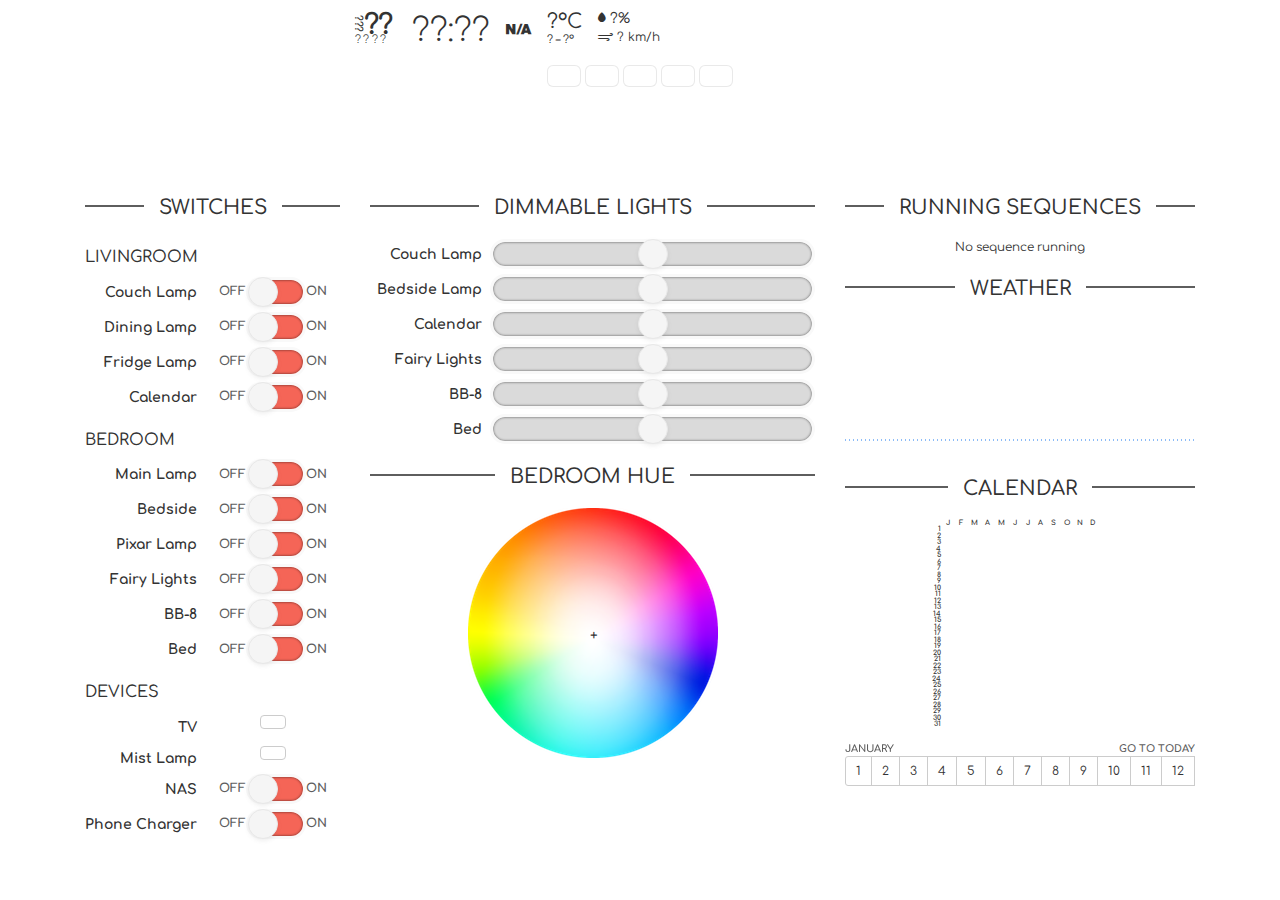
==== commit 4f297a80: "Refactor the sequences handling (renaming, more complete access, better org)" ====
--- a/smarthome-server/smarthome/webui/index.html
+++ b/smarthome-server/smarthome/webui/index.html
@@ -10,7 +10,6 @@
     <link rel="manifest" href="manifest.json">
 
     <link rel="stylesheet" href="css/bootstrap.min.css">
-    <link rel="stylesheet" href="css/font-awesome.min.css">
     <link rel="stylesheet" href="css/weather-icons.min.css">
     <link rel="stylesheet" href="css/weather-icons-wind.min.css">
     <link rel="stylesheet" href="css/style.css">
@@ -45,11 +44,11 @@
         </div>
 
         <div id="header-content">
-            <button class="btn btn-lg btn-default push-button" data-idx="10"><i class="fa fa-bell"></i></button>
-            <button class="btn btn-lg btn-default push-button" data-idx="11"><i class="fa fa-sign-out"></i></button>
-            <button class="btn btn-lg btn-default push-button" data-idx="9"><i class="fa fa-sign-in"></i></button>
-            <button class="btn btn-lg btn-default push-button" data-idx="12"><i class="wi wi-sunset"></i></button>
-            <button class="btn btn-lg btn-default push-button" data-idx="13"><i class="fa fa-bed"></i></button>
+            <button class="btn btn-lg btn-default push-button" data-idx="10"><i class="fad fa-lg fa-alarm-clock"></i></button>
+            <button class="btn btn-lg btn-default push-button" data-idx="11"><i class="fad fa-lg fa-portal-exit"></i></button>
+            <button class="btn btn-lg btn-default push-button" data-idx="9"><i class="fad fa-lg fa-portal-enter"></i></button>
+            <button class="btn btn-lg btn-default push-button" data-idx="12"><i class="fad fa-lg fa-sunset"></i></button>
+            <button class="btn btn-lg btn-default push-button" data-idx="13"><i class="fad fa-lg fa-bed"></i></button>
         </div>
     </header>
 
@@ -63,22 +62,54 @@
 
                 <div class="command-container switch" data-idx="2">
                     <span class="command-label">Couch lamp</span>
-                    <div class="toggle-container"><div class="text before">Off</div><div class="toggle"><span class="btn"></span></div><div class="text after">On</div></div>
+                    <div class="toggle-container">
+                        <div class="text before">Off</div><div class="toggle"><span class="btn"></span></div><div class="text after">On</div>
+                        <div class="sequence-running hide">
+                            <span class="fa-layers fa-fw fa-2x">
+                                <i class="fad fa-robot" data-fa-transform="shrink-3"></i>
+                                <i class="fad fa-times-circle" data-fa-transform="shrink-5 up-5.5 right-5.5" style="color:#F56557"></i>
+                            </span>
+                        </div>
+                    </div>
                 </div>
 
                 <div class="command-container switch" data-idx="3">
                     <span class="command-label">Dining lamp</span>
-                    <div class="toggle-container"><div class="text before">Off</div><div class="toggle"><span class="btn"></span></div><div class="text after">On</div></div>
+                    <div class="toggle-container">
+                        <div class="text before">Off</div><div class="toggle"><span class="btn"></span></div><div class="text after">On</div>
+                        <div class="sequence-running hide">
+                            <span class="fa-layers fa-fw fa-2x">
+                                <i class="fad fa-robot" data-fa-transform="shrink-3"></i>
+                                <i class="fad fa-times-circle" data-fa-transform="shrink-5 up-5.5 right-5.5" style="color:#F56557"></i>
+                            </span>
+                        </div>
+                    </div>
                 </div>
 
                 <div class="command-container switch" data-idx="15">
                     <span class="command-label">Fridge lamp</span>
-                    <div class="toggle-container"><div class="text before">Off</div><div class="toggle"><span class="btn"></span></div><div class="text after">On</div></div>
+                    <div class="toggle-container">
+                        <div class="text before">Off</div><div class="toggle"><span class="btn"></span></div><div class="text after">On</div>
+                        <div class="sequence-running hide">
+                            <span class="fa-layers fa-fw fa-2x">
+                                <i class="fad fa-robot" data-fa-transform="shrink-3"></i>
+                                <i class="fad fa-times-circle" data-fa-transform="shrink-5 up-5.5 right-5.5" style="color:#F56557"></i>
+                            </span>
+                        </div>
+                    </div>
                 </div>
 
                 <div class="command-container switch" data-idx="7">
                     <span class="command-label">Calendar</span>
-                    <div class="toggle-container"><div class="text before">Off</div><div class="toggle"><span class="btn"></span></div><div class="text after">On</div></div>
+                    <div class="toggle-container">
+                        <div class="text before">Off</div><div class="toggle"><span class="btn"></span></div><div class="text after">On</div>
+                        <div class="sequence-running hide">
+                            <span class="fa-layers fa-fw fa-2x">
+                                <i class="fad fa-robot" data-fa-transform="shrink-3"></i>
+                                <i class="fad fa-times-circle" data-fa-transform="shrink-5 up-5.5 right-5.5" style="color:#F56557"></i>
+                            </span>
+                        </div>
+                    </div>
                 </div>
 
 
@@ -86,32 +117,80 @@
 
                 <div class="command-container switch" data-idx="4">
                     <span class="command-label">Main lamp</span>
-                    <div class="toggle-container"><div class="text before">Off</div><div class="toggle"><span class="btn"></span></div><div class="text after">On</div></div>
+                    <div class="toggle-container">
+                        <div class="text before">Off</div><div class="toggle"><span class="btn"></span></div><div class="text after">On</div>
+                        <div class="sequence-running hide">
+                            <span class="fa-layers fa-fw fa-2x">
+                                <i class="fad fa-robot" data-fa-transform="shrink-3"></i>
+                                <i class="fad fa-times-circle" data-fa-transform="shrink-5 up-5.5 right-5.5" style="color:#F56557"></i>
+                            </span>
+                        </div>
+                    </div>
                 </div>
 
                 <div class="command-container switch" data-idx="8">
                     <span class="command-label">Bedside</span>
-                    <div class="toggle-container"><div class="text before">Off</div><div class="toggle"><span class="btn"></span></div><div class="text after">On</div></div>
+                    <div class="toggle-container">
+                        <div class="text before">Off</div><div class="toggle"><span class="btn"></span></div><div class="text after">On</div>
+                        <div class="sequence-running hide">
+                            <span class="fa-layers fa-fw fa-2x">
+                                <i class="fad fa-robot" data-fa-transform="shrink-3"></i>
+                                <i class="fad fa-times-circle" data-fa-transform="shrink-5 up-5.5 right-5.5" style="color:#F56557"></i>
+                            </span>
+                        </div>
+                    </div>
                 </div>
 
                 <div class="command-container switch" data-idx="14">
                     <span class="command-label">Pixar lamp</span>
-                    <div class="toggle-container"><div class="text before">Off</div><div class="toggle"><span class="btn"></span></div><div class="text after">On</div></div>
+                    <div class="toggle-container">
+                        <div class="text before">Off</div><div class="toggle"><span class="btn"></span></div><div class="text after">On</div>
+                        <div class="sequence-running hide">
+                            <span class="fa-layers fa-fw fa-2x">
+                                <i class="fad fa-robot" data-fa-transform="shrink-3"></i>
+                                <i class="fad fa-times-circle" data-fa-transform="shrink-5 up-5.5 right-5.5" style="color:#F56557"></i>
+                            </span>
+                        </div>
+                    </div>
                 </div>
 
                 <div class="command-container switch" data-idx="16">
                     <span class="command-label">Fairy lights</span>
-                    <div class="toggle-container"><div class="text before">Off</div><div class="toggle"><span class="btn"></span></div><div class="text after">On</div></div>
+                    <div class="toggle-container">
+                        <div class="text before">Off</div><div class="toggle"><span class="btn"></span></div><div class="text after">On</div>
+                        <div class="sequence-running hide">
+                            <span class="fa-layers fa-fw fa-2x">
+                                <i class="fad fa-robot" data-fa-transform="shrink-3"></i>
+                                <i class="fad fa-times-circle" data-fa-transform="shrink-5 up-5.5 right-5.5" style="color:#F56557"></i>
+                            </span>
+                        </div>
+                    </div>
                 </div>
 
                 <div class="command-container switch" data-idx="17">
                     <span class="command-label">BB-8</span>
-                    <div class="toggle-container"><div class="text before">Off</div><div class="toggle"><span class="btn"></span></div><div class="text after">On</div></div>
+                    <div class="toggle-container">
+                        <div class="text before">Off</div><div class="toggle"><span class="btn"></span></div><div class="text after">On</div>
+                        <div class="sequence-running hide">
+                            <span class="fa-layers fa-fw fa-2x">
+                                <i class="fad fa-robot" data-fa-transform="shrink-3"></i>
+                                <i class="fad fa-times-circle" data-fa-transform="shrink-5 up-5.5 right-5.5" style="color:#F56557"></i>
+                            </span>
+                        </div>
+                    </div>
                 </div>
 
                 <div class="command-container switch" data-idx="20">
                     <span class="command-label">Bed</span>
-                    <div class="toggle-container"><div class="text before">Off</div><div class="toggle"><span class="btn"></span></div><div class="text after">On</div></div>
+                    <div class="toggle-container">
+                        <div class="text before">Off</div><div class="toggle"><span class="btn"></span></div><div class="text after">On</div>
+                        <div class="sequence-running hide">
+                            <span class="fa-layers fa-fw fa-2x">
+                                <i class="fad fa-robot" data-fa-transform="shrink-3"></i>
+                                <i class="fad fa-times-circle" data-fa-transform="shrink-5 up-5.5 right-5.5" style="color:#F56557"></i>
+                            </span>
+                        </div>
+                    </div>
                 </div>
 
                 <h3>Devices</h3>
@@ -135,12 +214,28 @@
 
                 <div class="command-container switch" data-idx="5">
                     <span class="command-label">NAS</span>
-                    <div class="toggle-container"><div class="text before">Off</div><div class="toggle"><span class="btn"></span></div><div class="text after">On</div></div>
+                    <div class="toggle-container">
+                        <div class="text before">Off</div><div class="toggle"><span class="btn"></span></div><div class="text after">On</div>
+                        <div class="sequence-running hide">
+                            <span class="fa-layers fa-fw fa-2x">
+                                <i class="fad fa-robot" data-fa-transform="shrink-3"></i>
+                                <i class="fad fa-times-circle" data-fa-transform="shrink-5 up-5.5 right-5.5" style="color:#F56557"></i>
+                            </span>
+                        </div>
+                    </div>
                 </div>
 
                 <div class="command-container switch" data-idx="6">
                     <span class="command-label">Phone charger</span>
-                    <div class="toggle-container"><div class="text before">Off</div><div class="toggle"><span class="btn"></span></div><div class="text after">On</div></div>
+                    <div class="toggle-container">
+                        <div class="text before">Off</div><div class="toggle"><span class="btn"></span></div><div class="text after">On</div>
+                        <div class="sequence-running hide">
+                            <span class="fa-layers fa-fw fa-2x">
+                                <i class="fad fa-robot" data-fa-transform="shrink-3"></i>
+                                <i class="fad fa-times-circle" data-fa-transform="shrink-5 up-5.5 right-5.5" style="color:#F56557"></i>
+                            </span>
+                        </div>
+                    </div>
                 </div>
             </div>
         </div>
@@ -254,6 +349,7 @@
 
     <script src="js/jquery-3.1.1.min.js"></script>
     <script src="js/bootstrap.min.js"></script>
+    <script src="js/fontawesome.min.js"></script>
     <script src="js/pickr.min.js"></script>
     <script src="js/generic.js"></script>
     <script src="js/display.js"></script>
--- a/smarthome-server/smarthome/webui/css/style.css
+++ b/smarthome-server/smarthome/webui/css/style.css
@@ -38,6 +38,7 @@
     background-color: rgba(255, 255, 255, 0.8);
     border-color: rgba(204, 204, 204, 0.6);
     opacity: 0.7;
+    font-size: 16px;
 }
 
 #header-info {
@@ -308,25 +309,10 @@
     width: 100%;
 }
 
-
-#running-seqs .sequence span {
-    display: none;
-    color: #8c8c8c;
-    padding-left: 7px;
-}
-
-#running-seqs .sequence i {
+#running-seqs .sequence .stop-sequence {
     cursor: pointer;
-}
-
-#running-seqs .sequence.stopping span {
-    display: inline;
-}
-
-#running-seqs .sequence.stopping i {
-    display: none;
-}
-
+     color: #F56557;
+}
 
 input[type=range]:focus {
     outline: none;
@@ -359,6 +345,17 @@
     box-shadow: 0 2px 4px rgba(100, 100, 100, 0.1);
 }
 
+.toggle-container {
+    position: relative;
+}
+
+.toggle-container .sequence-running {
+    position: absolute;
+    left: 0;
+    width: 100%;
+    background: rgba(255, 255, 255, 0.9);
+}
+
 .toggle-container > * {
     display: inline-block;
     vertical-align: middle;
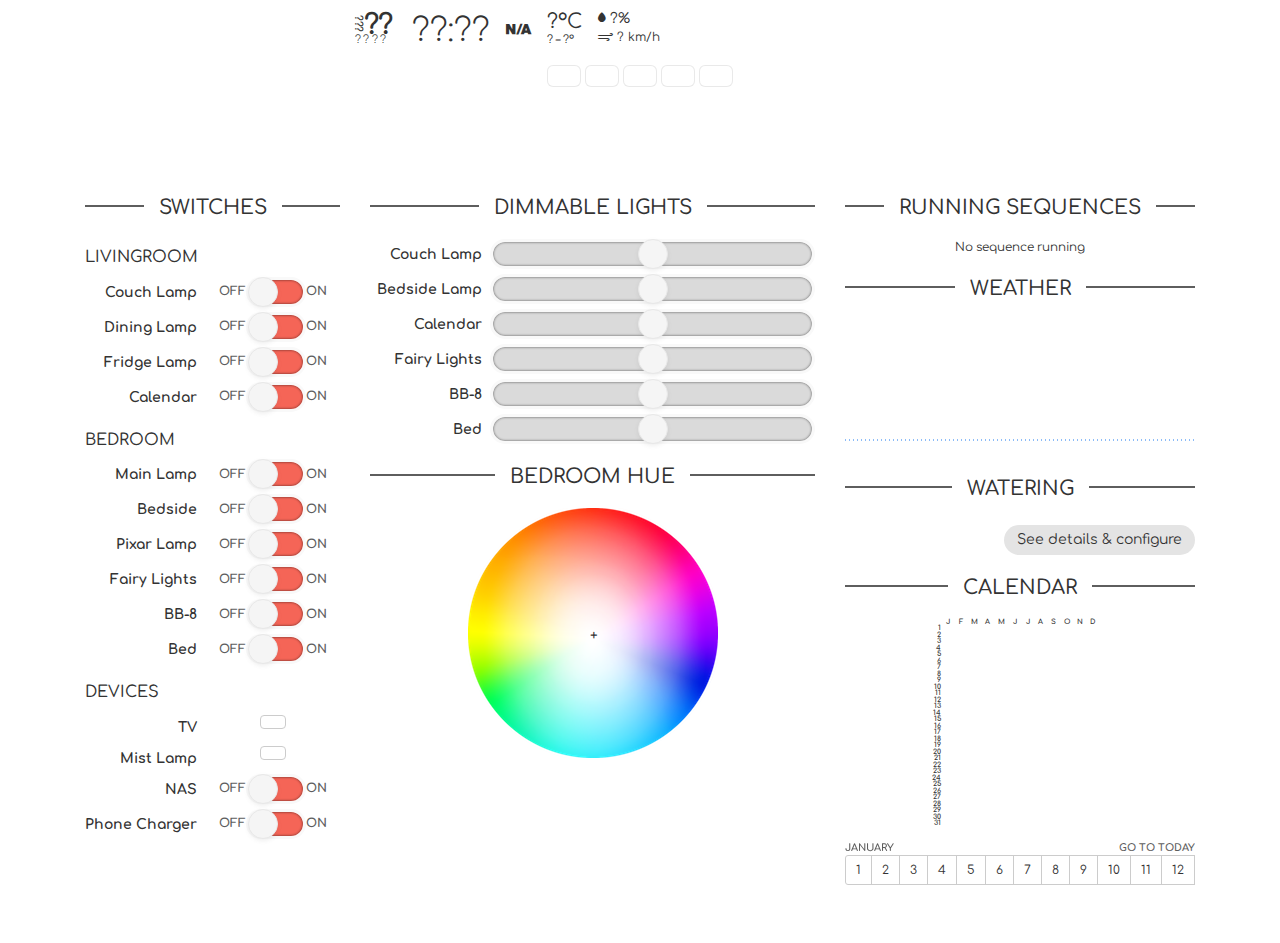
==== commit 0112d694: "Watering improvements: add to homepage, auto-clean data, change icons" ====
--- a/smarthome-server/smarthome/webui/index.html
+++ b/smarthome-server/smarthome/webui/index.html
@@ -305,6 +305,11 @@
                 </div>
             </div>
 
+            <div class="block">
+                <h2><span>Watering</span></h2>
+                <table id="waterings"></table>
+                <p class="text-right"><a href="watering.html" class="cute-button">See details & configure <i class="fad fa-arrow-right"></i></a></p>
+            </div>
 
             <div class="block">
                 <h2><span>Calendar</span></h2>
@@ -349,6 +354,7 @@
 
     <script src="js/jquery-3.1.1.min.js"></script>
     <script src="js/bootstrap.min.js"></script>
+    <script src="js/apexcharts.min.js"></script>
     <script src="js/fontawesome.min.js"></script>
     <script src="js/pickr.min.js"></script>
     <script src="js/generic.js"></script>
@@ -356,5 +362,6 @@
     <script src="js/sequences.js"></script>
     <script src="js/calendar.js"></script>
     <script src="js/domoticz.js"></script>
+    <script src="js/watering_summary.js"></script>
 </body>
 </html>
--- a/smarthome-server/smarthome/webui/css/style.css
+++ b/smarthome-server/smarthome/webui/css/style.css
@@ -205,6 +205,33 @@
 
 .slider-off .slider-container {
     opacity: 0.3;
+}
+
+#waterings td {
+    padding: 3px 5px;
+}
+
+#waterings .fa-humidity, #waterings .fa-shower {
+    color: #1a77f0;
+}
+
+#waterings .fa-battery-slash {
+    color: #ffa806;
+}
+
+.cute-button {
+    color: #333;
+    background: #e4e4e4;
+    border-radius: 23px;
+    padding: 8px 13px;
+    margin-top: 5px;
+    display: inline-block;
+    line-height: 1;
+}
+
+.cute-button:hover, .cute-button:focus, .cute-button:active {
+    color: #333;
+    text-decoration: none;
 }
 
 #weather {
